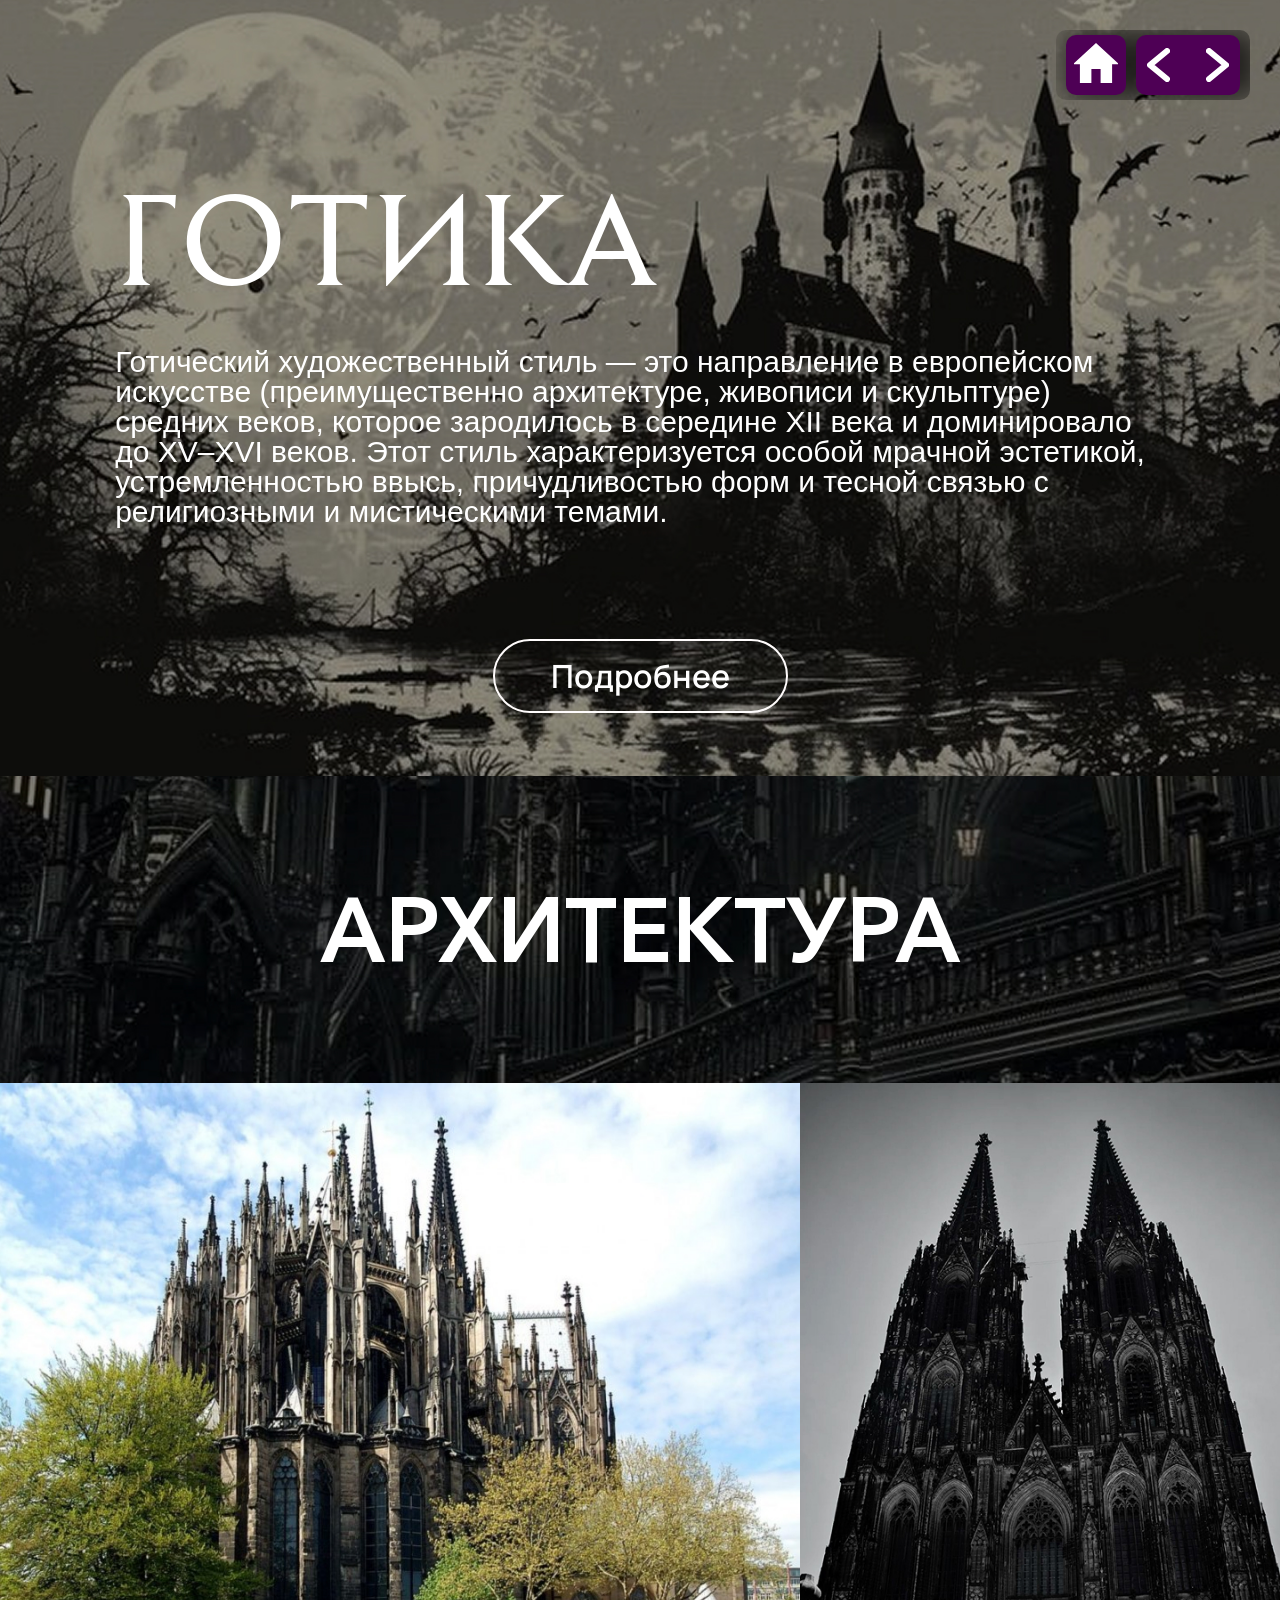
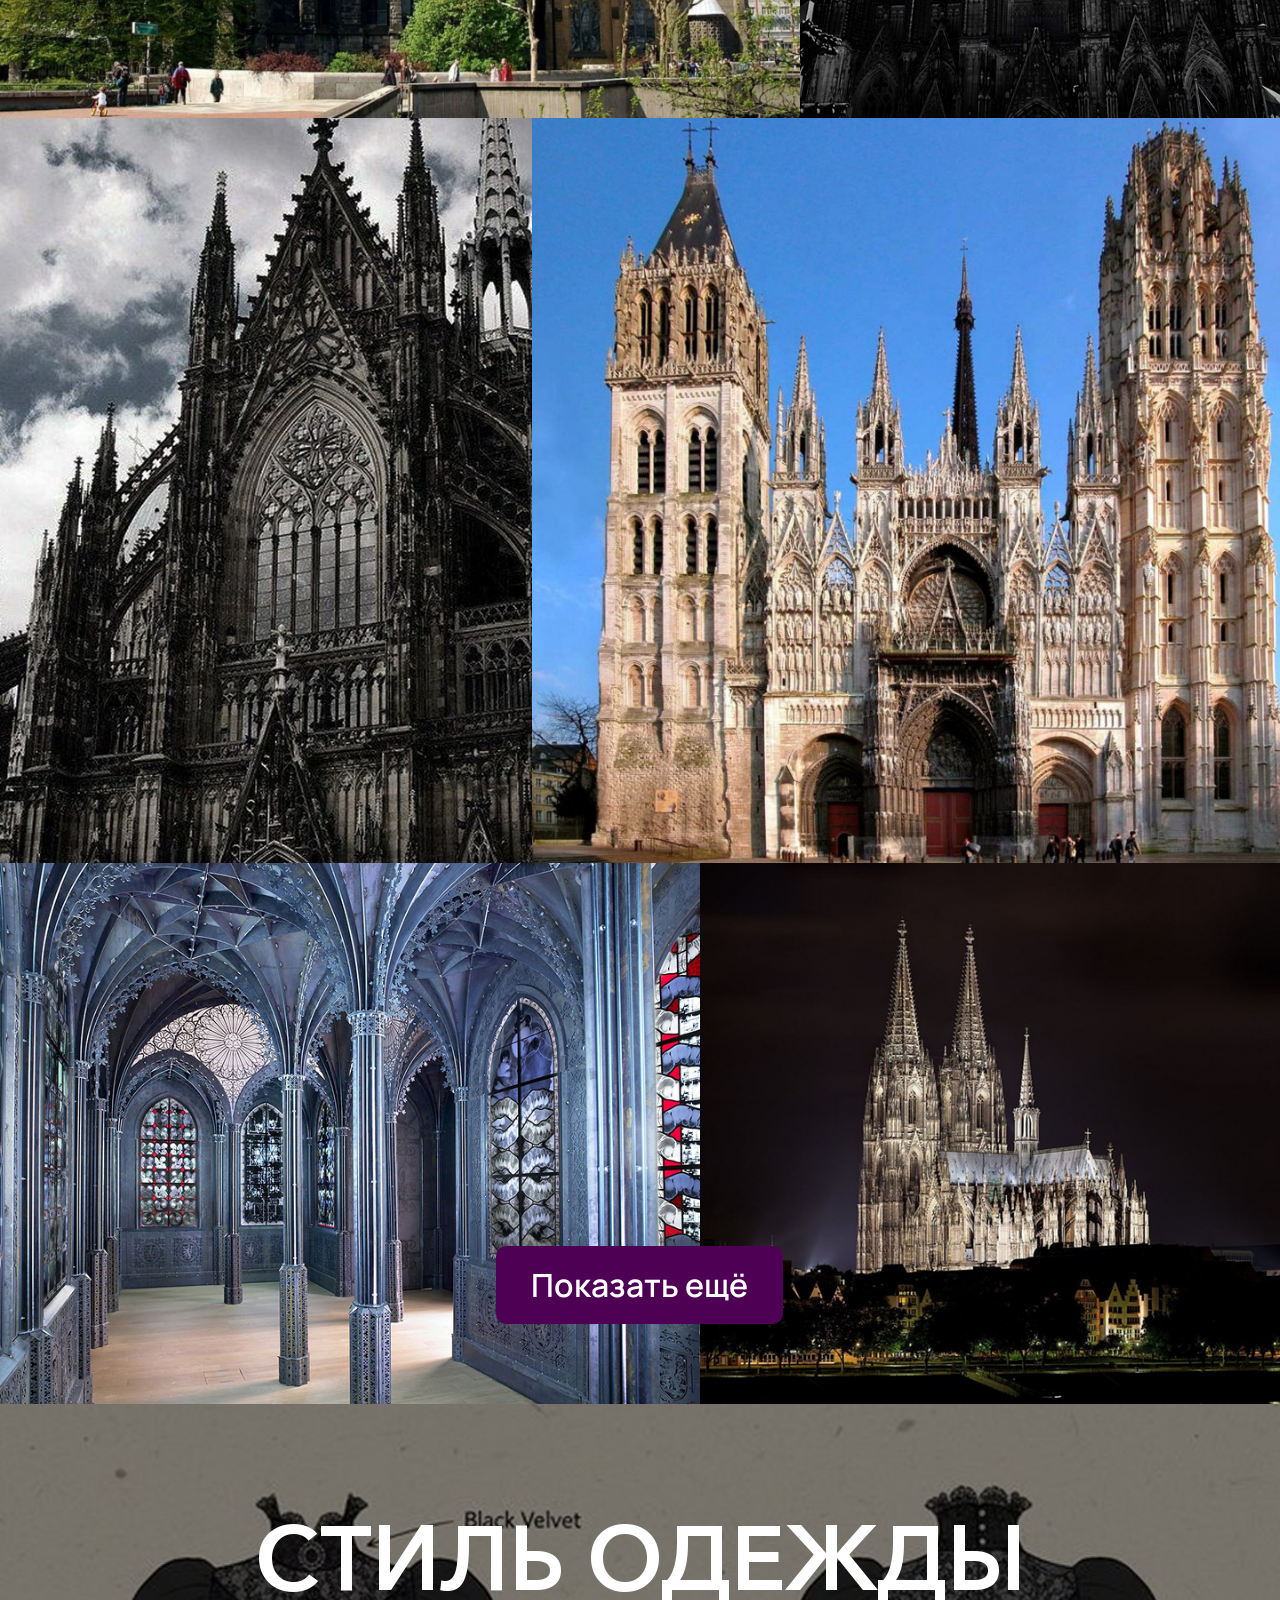
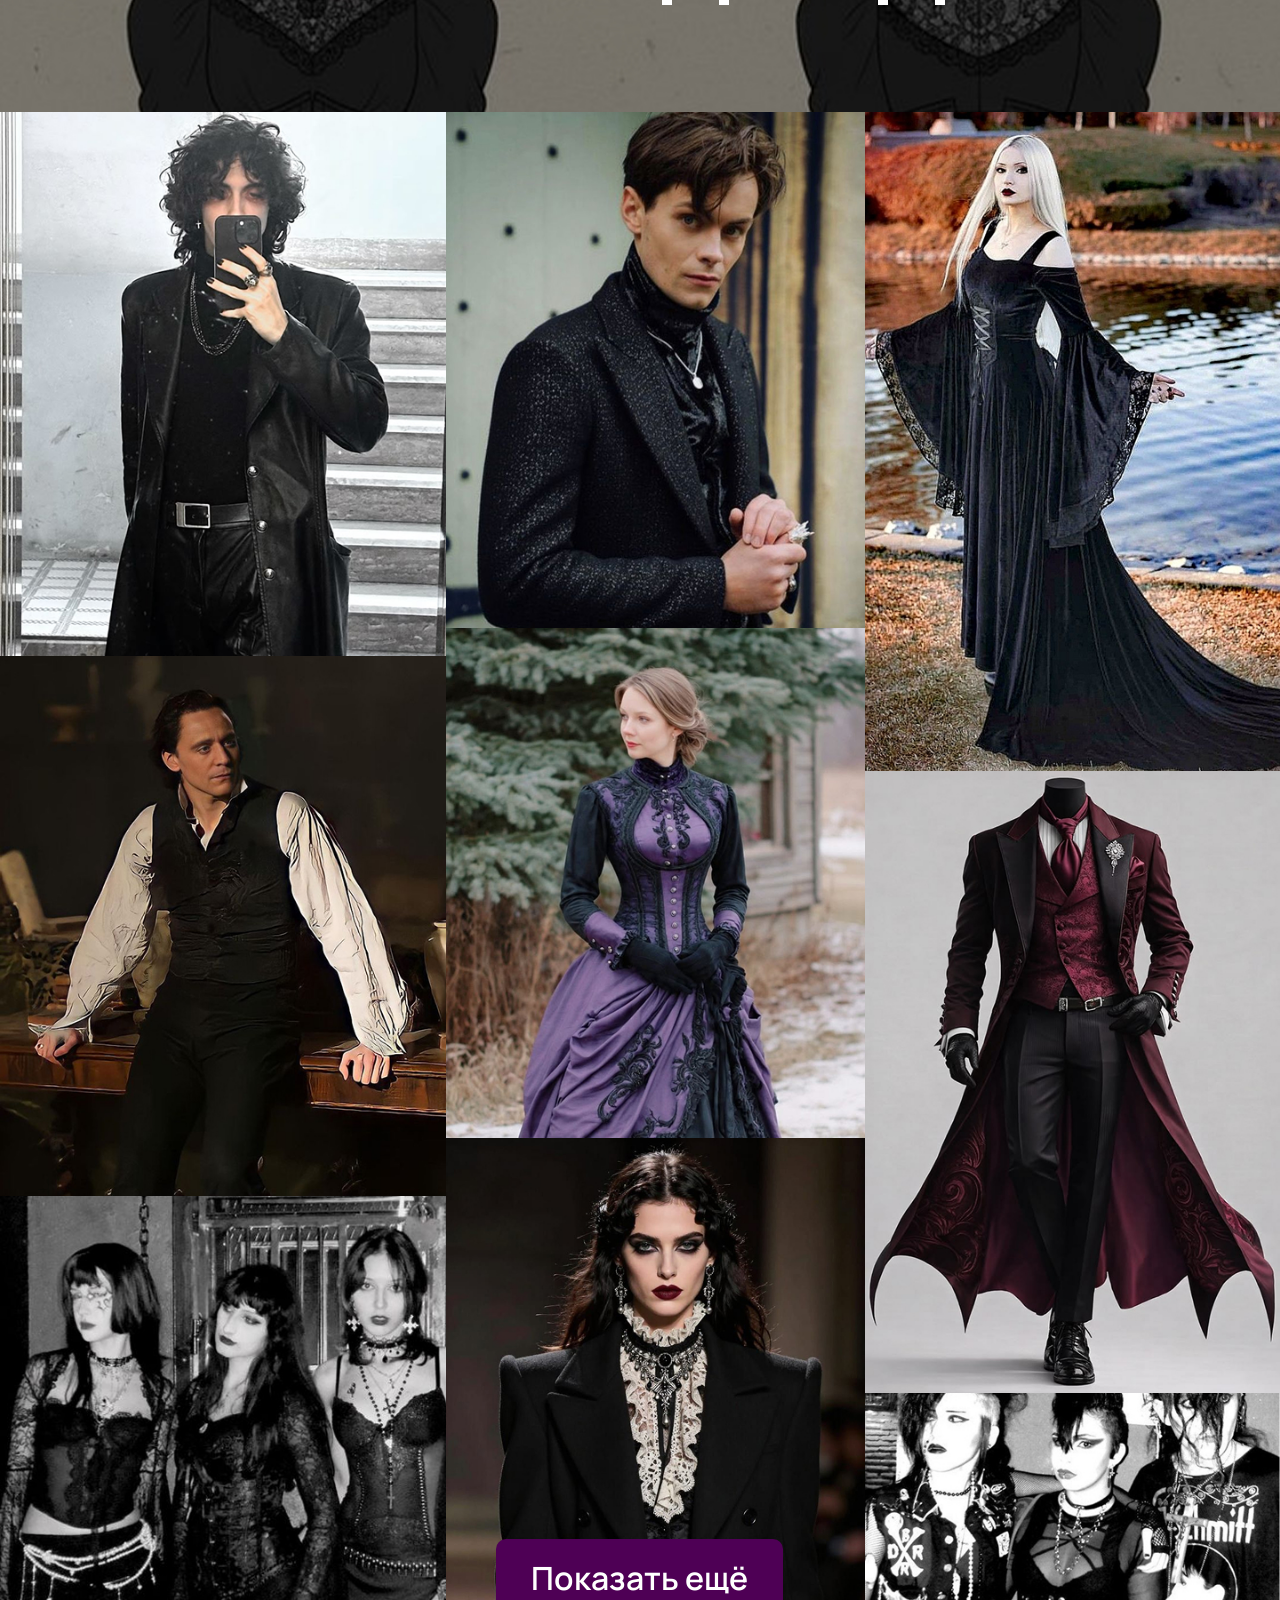
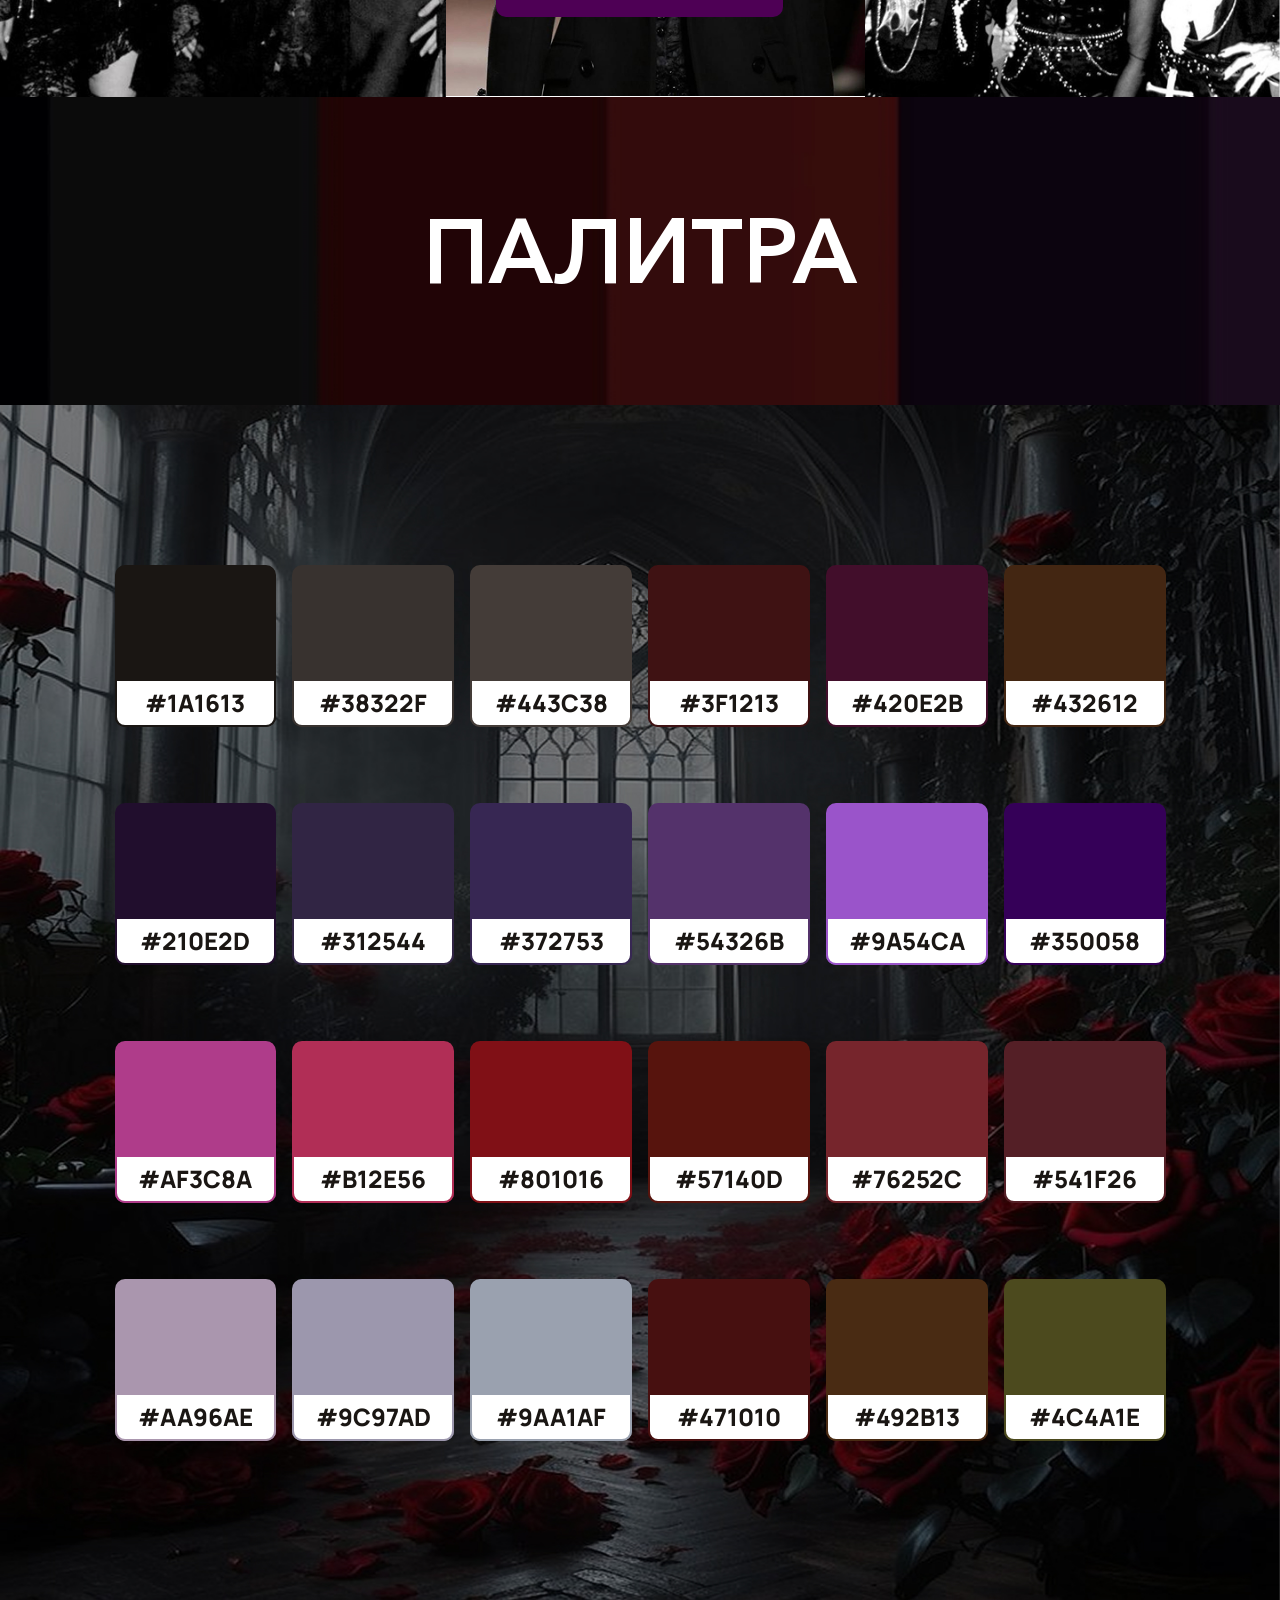
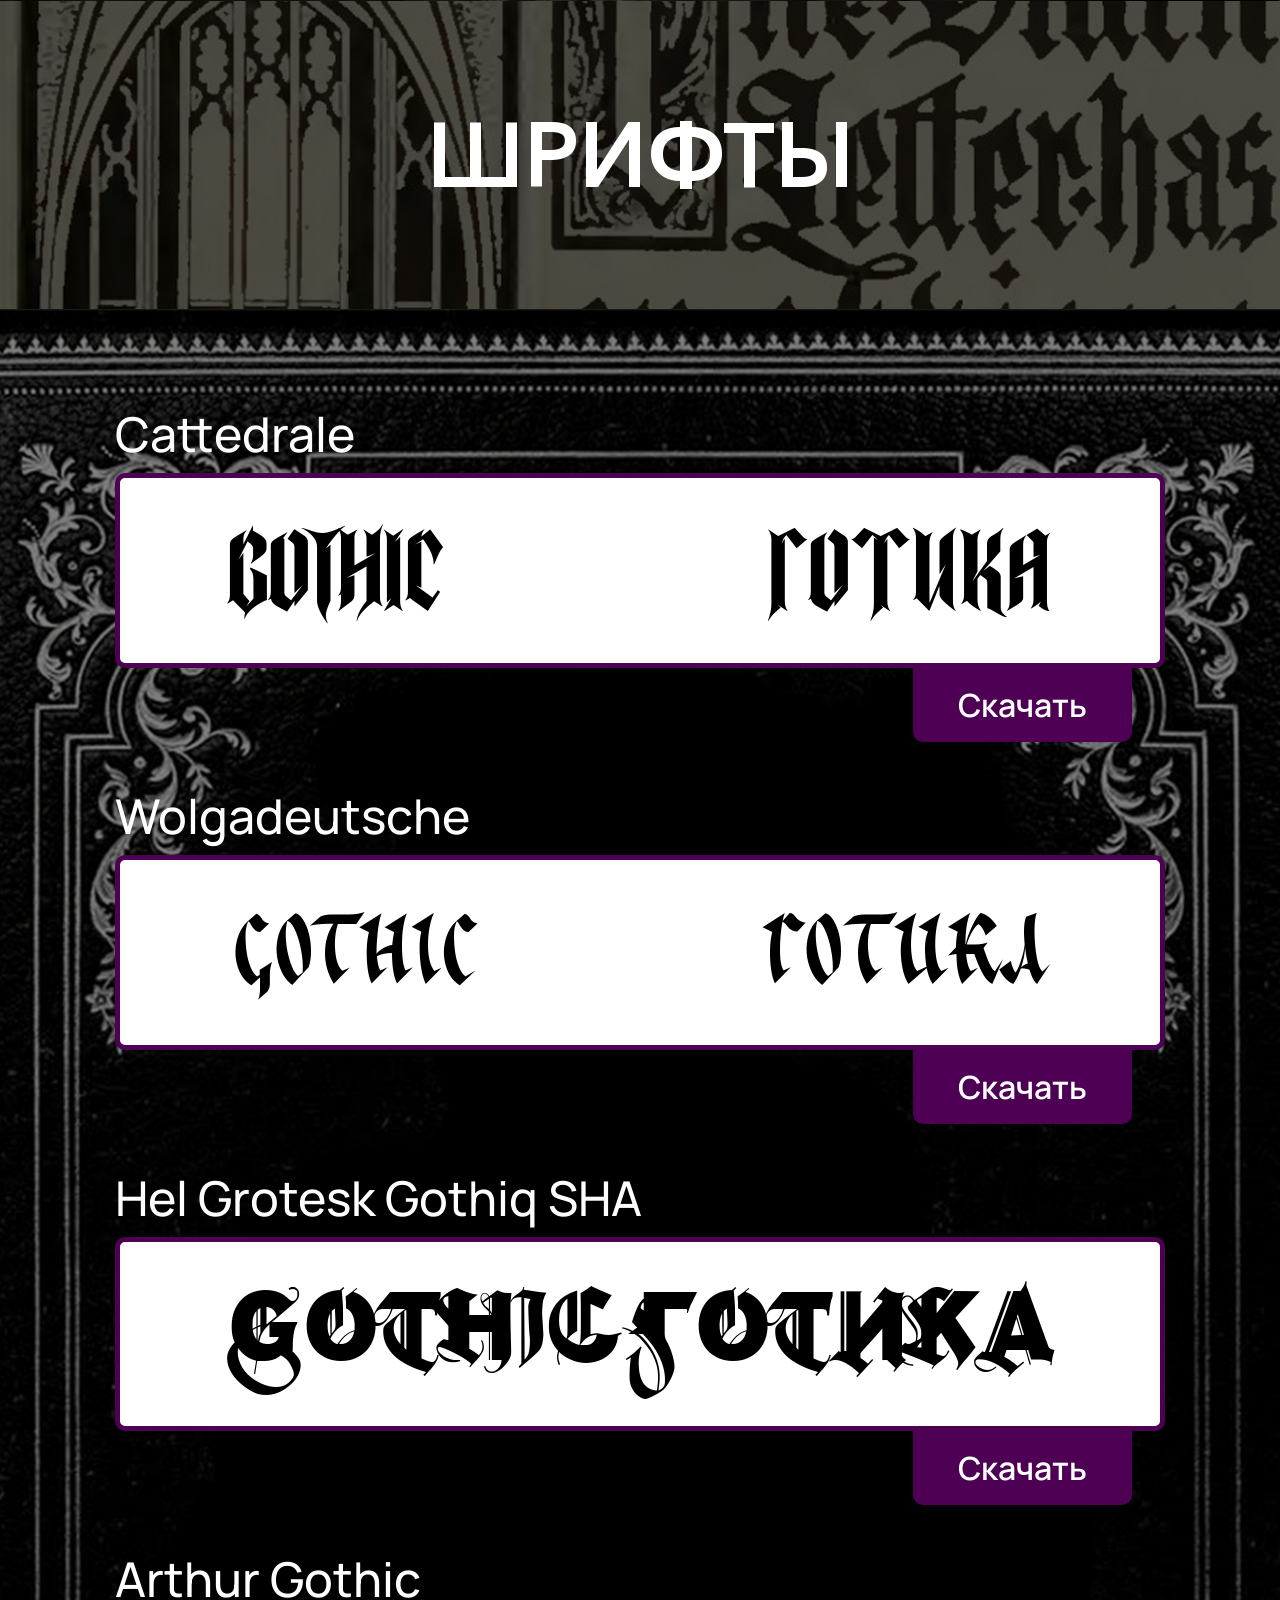
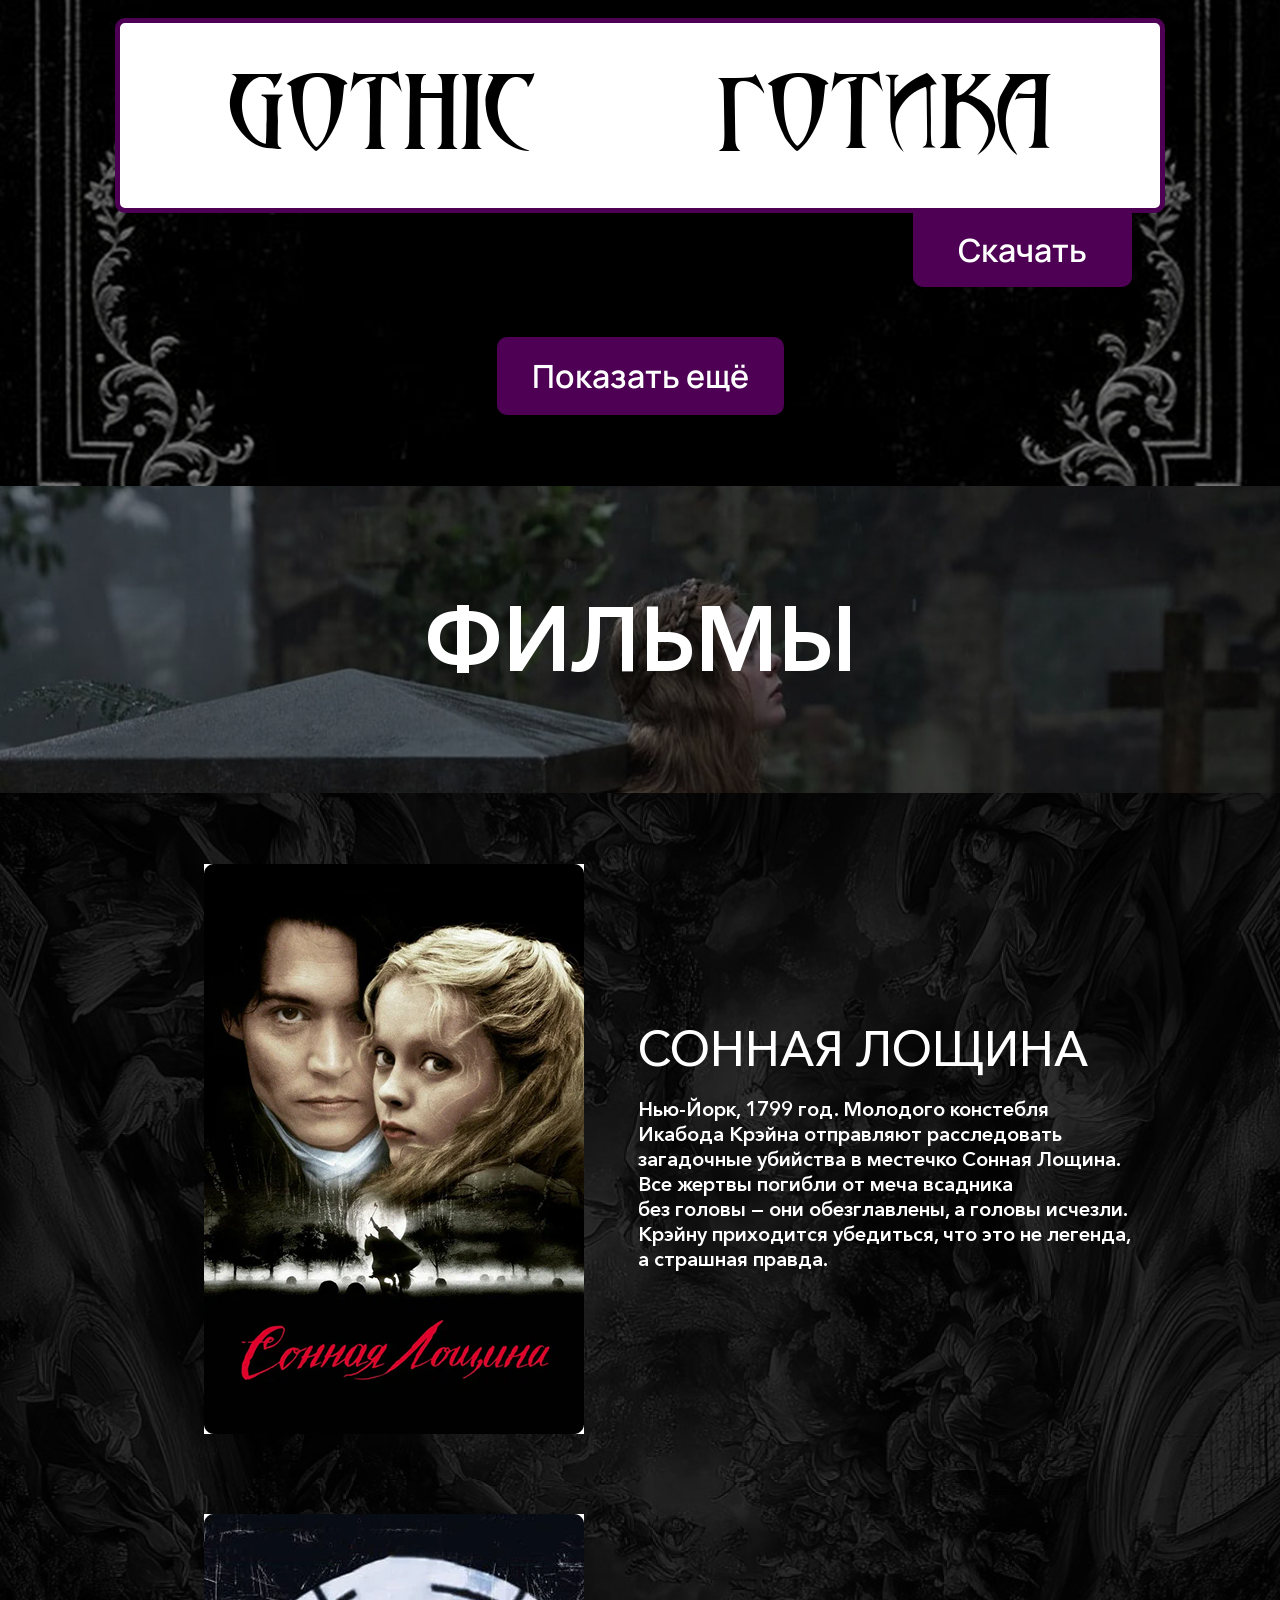
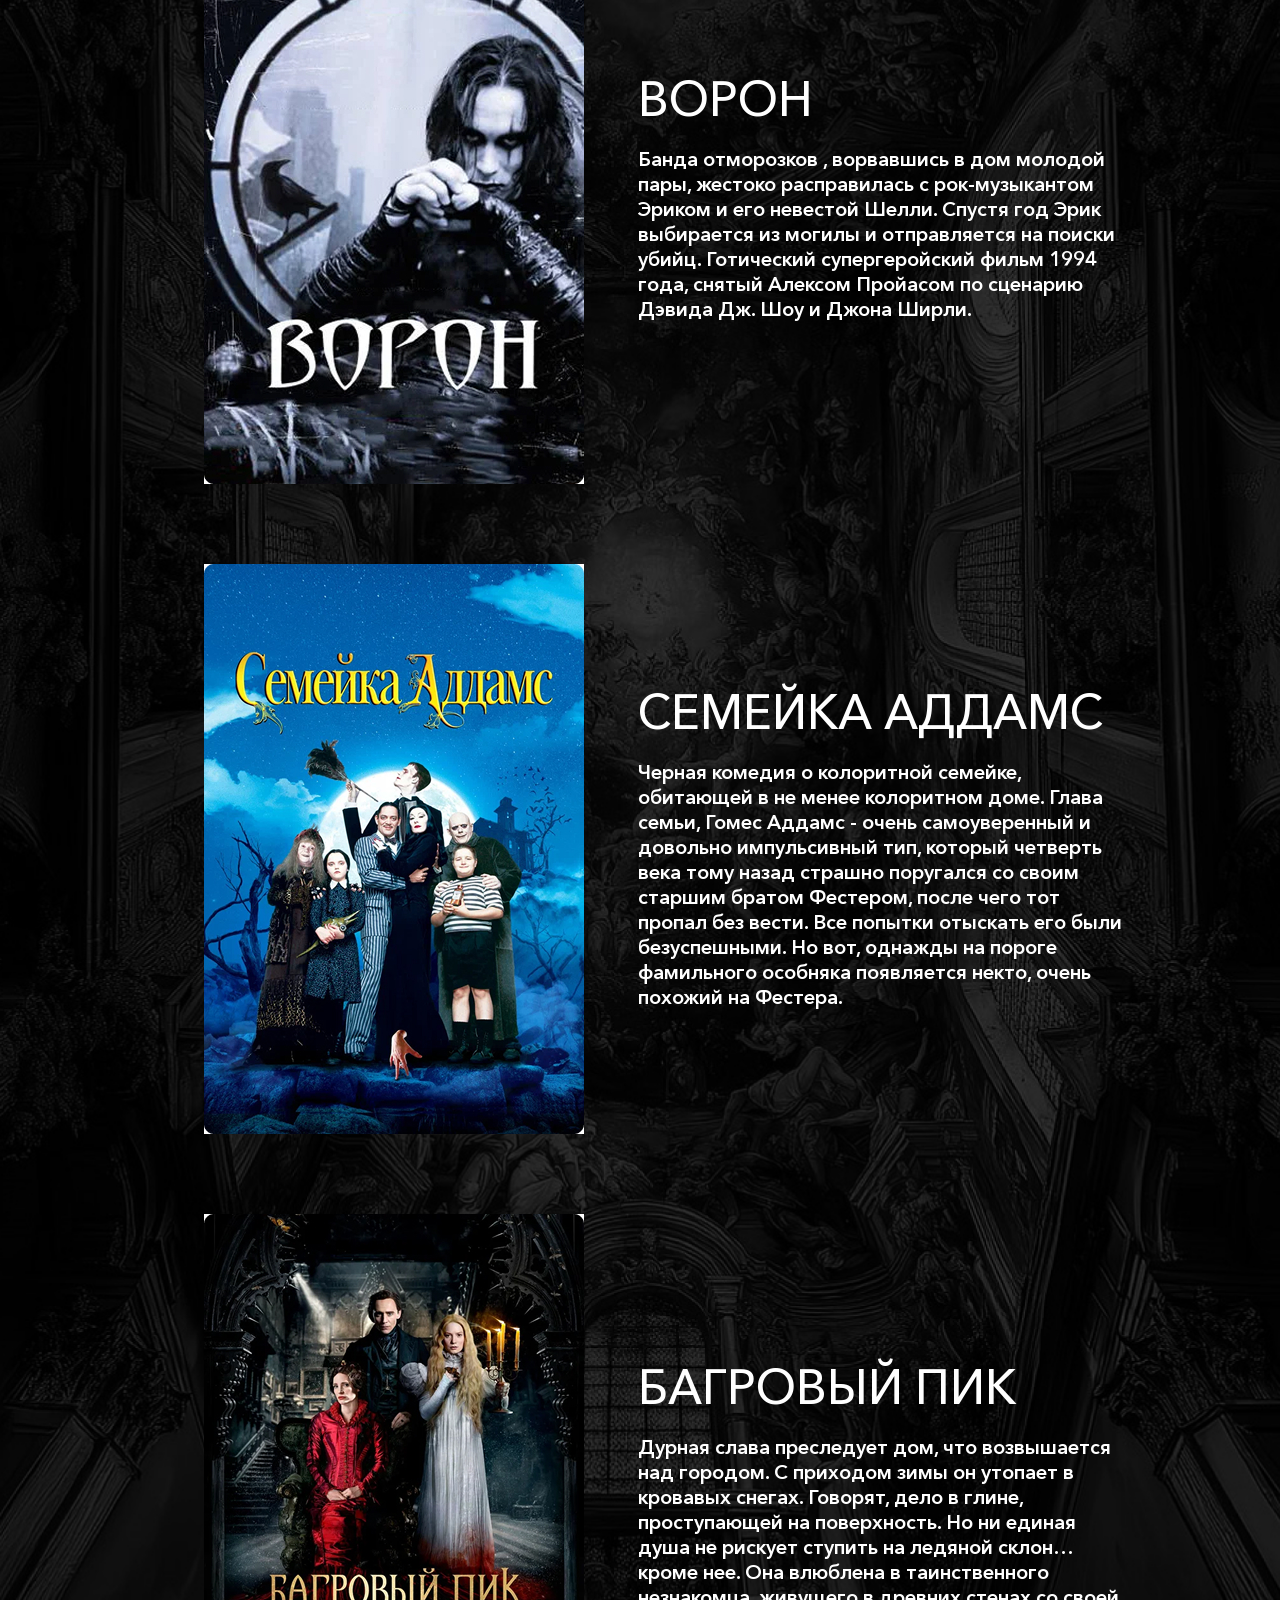
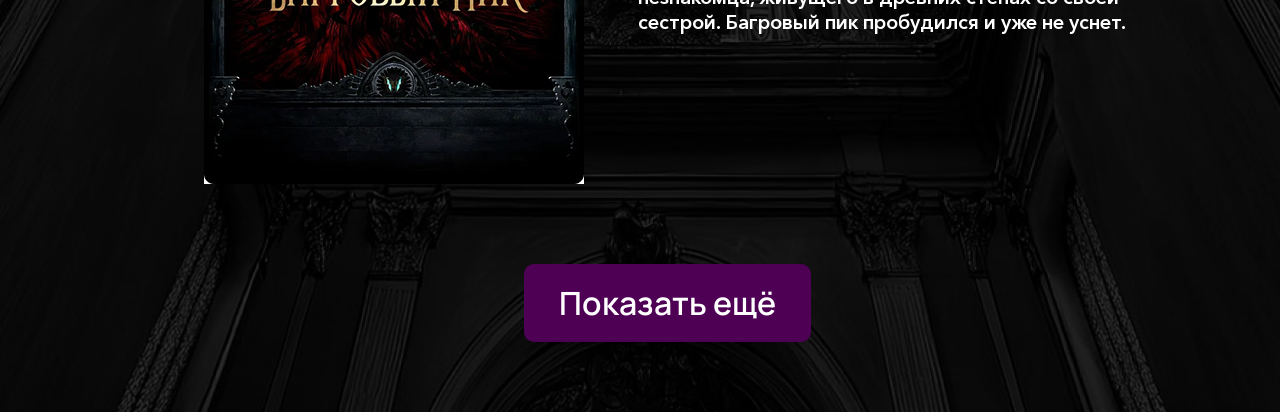
==== goth.html @ 14fe46f3 "dffdf" ====
<!doctype html>
<html lang="ru">
  <head>
    <meta charset="UTF-8" />
    <meta name="viewport" content="width=device-width, initial-scale=1.0" />
    <title>GOTH</title>
    <link rel="stylesheet" href="styles/null.css" />
    <link rel="stylesheet" href="styles/goth.css" />
  </head>
  <body>
    <menu>
        <nav>
            <button><a href=""><img src="img/home.svg" alt=""></a></button>
            <div>
                <button class="left"><a href=""><img src="img/right.svg" alt=""></a></button>
                <button class="right"><a href=""><img src="img/left.svg" alt=""></a></button>
            </div>
        </nav>
        <div class="menu_fon"></div>
    </menu>

    <header>
      <h1>ГОТИКА</h1>
      <p>
        Готический художественный стиль — это направление в европейском
        искусстве (преимущественно архитектуре, живописи и скульптуре) средних
        веков, которое зародилось в середине XII века и доминировало до XV–XVI
        веков. Этот стиль характеризуется особой мрачной эстетикой,
        устремленностью ввысь, причудливостью форм и тесной связью с
        религиозными и мистическими темами.
      </p>
      <button>Подробнее</button>
    </header>

    <section class="arh">
      <div class="arh_h2">
        <h2>АРХИТЕКТУРА</h2>
      </div>
      <div class="arh_gallery">
        <div class="arh_gallery_1">
          <img src="img/goth/block_1/G2_P1.jpg" alt="" />
          <img src="img/goth/block_1/G2_P2.jpg" alt="" />
        </div>
        <div class="arh_gallery_2">
          <img src="img/goth/block_1/G2_P3.jpg" alt="" />
          <img src="img/goth/block_1/G2_P4.jpg" alt="" />
        </div>
        <div class="arh_gallery_3">
          <img src="img/goth/block_1/G2_P5.jpg" alt="" />
          <img src="img/goth/block_1/G2_P6.jpg" alt="" />
        </div>
        <button class="btn_more">Показать ещё</button>
      </div>
    </section>

    <section class="style">
      <div class="style_h2">
        <h2>СТИЛЬ ОДЕЖДЫ</h2>
      </div>
      <div class="style_gallery">
        <div class="style_gallery_1">
          <img src="img/goth/block_2/G3_P1.jpg" alt="" />
          <img src="img/goth/block_2/G3_P4.jpg" alt="" />
          <img src="img/goth/block_2/G3_P7.jpg" alt="" />
        </div>
        <div class="style_gallery_2">
          <img src="img/goth/block_2/G3_P2.jpg" alt="" />
          <img src="img/goth/block_2/G3_P5.jpg" alt="" />
          <img src="img/goth/block_2/G3_P8.jpg" alt="" />
        </div>
        <div class="style_gallery_3">
          <img src="img/goth/block_2/G3_P3.jpg" alt="" />
          <img src="img/goth/block_2/G3_P6.jpg" alt="" />
          <img src="img/goth/block_2/G3_P9.jpg" alt="" />
        </div>
        <button class="btn_more">Показать ещё</button>
      </div>
    </section>

    <section class="palette">
      <div class="palette_h2">
        <h2>ПАЛИТРА</h2>
      </div>
      <div class="palette_colors">
        <div class="palette_grid">
          <div class="color_card" style="--color: #1a1613">
            <span class="color_label">#1A1613</span>
          </div>
          <div class="color_card" style="--color: #38322f">
            <span class="color_label">#38322F</span>
          </div>
          <div class="color_card" style="--color: #443c38">
            <span class="color_label">#443C38</span>
          </div>
          <div class="color_card" style="--color: #3f1213">
            <span class="color_label">#3F1213</span>
          </div>
          <div class="color_card" style="--color: #420e2b">
            <span class="color_label">#420E2B</span>
          </div>
          <div class="color_card" style="--color: #432612">
            <span class="color_label">#432612</span>
          </div>

          <div class="color_card" style="--color: #210e2d">
            <span class="color_label">#210E2D</span>
          </div>
          <div class="color_card" style="--color: #312544">
            <span class="color_label">#312544</span>
          </div>
          <div class="color_card" style="--color: #372753">
            <span class="color_label">#372753</span>
          </div>
          <div class="color_card" style="--color: #54326b">
            <span class="color_label">#54326B</span>
          </div>
          <div class="color_card" style="--color: #9a54ca">
            <span class="color_label">#9A54CA</span>
          </div>
          <div class="color_card" style="--color: #350058">
            <span class="color_label">#350058</span>
          </div>

          <div class="color_card" style="--color: #af3c8a">
            <span class="color_label">#AF3C8A</span>
          </div>
          <div class="color_card" style="--color: #b12e56">
            <span class="color_label">#B12E56</span>
          </div>
          <div class="color_card" style="--color: #801016">
            <span class="color_label">#801016</span>
          </div>
          <div class="color_card" style="--color: #57140d">
            <span class="color_label">#57140D</span>
          </div>
          <div class="color_card" style="--color: #76252c">
            <span class="color_label">#76252C</span>
          </div>
          <div class="color_card" style="--color: #541f26">
            <span class="color_label">#541F26</span>
          </div>

          <div class="color_card" style="--color: #aa96ae">
            <span class="color_label">#AA96AE</span>
          </div>
          <div class="color_card" style="--color: #9c97ad">
            <span class="color_label">#9C97AD</span>
          </div>
          <div class="color_card" style="--color: #9aa1af">
            <span class="color_label">#9AA1AF</span>
          </div>
          <div class="color_card" style="--color: #471010">
            <span class="color_label">#471010</span>
          </div>
          <div class="color_card" style="--color: #492b13">
            <span class="color_label">#492B13</span>
          </div>
          <div class="color_card" style="--color: #4c4a1e">
            <span class="color_label">#4C4A1E</span>
          </div>
        </div>
      </div>
    </section>

    <section class="fonts">
      <div class="fonts_h2">
        <h2>ШРИФТЫ<h2>
      </div>
      <div class="fonts_fonts">
        <div class="font_1">
          <h3>Cattedrale</h3>
          <div class="font_goth">
            <p>GOTHIC</p>
            <p>ГОТИКА</p>
          </div>
          <button class="download">Скачать</button>
        </div>

        <div class="font_2">
          <h3>Wolgadeutsche</h3>
          <div class="font_goth">
            <p>GOTHIC</p>
            <p>ГОТИКА</p>
          </div>
          <button class="download">Скачать</button>
        </div>

        <div class="font_3">
          <h3>Hel Grotesk Gothiq SHA</h3>
          <div class="font_goth">
            <p>GOTHIC</p>
            <p>ГОТИКА</p>
          </div>
          <button class="download">Скачать</button>
        </div>

        <div class="font_4">
          <h3>Arthur Gothic</h3>
          <div class="font_goth">
            <p>GOTHIC</p>
            <p>ГОТИКА</p>
          </div>
          <button class="download">Скачать</button>
        </div>

        <button class="btn_more">Показать ещё</button>
      </div>
    </section>

    <section class="films">
      <div class="films_h2">
        <h2>ФИЛЬМЫ</h2>
      </div>

      <div class="films_films">
        <div class="film_1">
          <img src="img/goth/block_5/film1.jpg" alt="" />
          <div class="film_text">
            <h4>СОННАЯ ЛОЩИНА</h4>
            <p>Нью-Йорк, 1799 год. Молодого констебля Икабода Крэйна отправляют расследовать загадочные убийства в местечко Сонная Лощина. Все жертвы погибли от меча всадника без головы — они обезглавлены, а головы исчезли. Крэйну приходится убедиться, что это не легенда, а страшная правда.</p>
          </div>
        </div>

        <div class="film_2">
          <img src="img/goth/block_5/film2.jpg" alt="" />
          <div class="film_text">
            <h4>ВОРОН</h4>
            <p>Банда отморозков , ворвавшись в дом молодой пары, жестоко расправилась с рок-музыкантом Эриком и его невестой Шелли. Спустя год Эрик выбирается из могилы и отправляется на поиски убийц. Готический супергеройский фильм 1994 года, снятый Алексом Пройасом по сценарию Дэвида Дж. Шоу и Джона Ширли.</p>
          </div>
        </div>

        <div class="film_3">
          <img src="img/goth/block_5/film3.jpg" alt="" />
          <div class="film_text">
            <h4>СЕМЕЙКА АДДАМС</h4>
            <p>Черная комедия о колоритной семейке, обитающей в не менее колоритном доме. Глава семьи, Гомес Аддамс - очень самоуверенный и довольно импульсивный тип, который четверть века тому назад страшно поругался со своим старшим братом Фестером, после чего тот пропал без вести. Все попытки отыскать его были безуспешными. Но вот, однажды на пороге фамильного особняка появляется некто, очень похожий на Фестера.</p>
          </div>
        </div>

        <div class="film_4">
          <img src="img/goth/block_5/film4.jpg" alt="" />
          <div class="film_text">
            <h4>БАГРОВЫЙ ПИК</h4>
            <p>Дурная слава преследует дом, что возвышается над городом. С приходом зимы он утопает в кровавых снегах. Говорят, дело в глине, проступающей на поверхность. Но ни единая душа не рискует ступить на ледяной склон… кроме нее. Она влюблена в таинственного незнакомца, живущего в древних стенах со своей сестрой. Багровый пик пробудился и уже не уснет.</p>
          </div>
        </div>

        <button class="btn_more">Показать ещё</button>
      </div>
    </section>
  </body>
</html>
---- styles/null.css ----
* {
  padding: 0;
  margin: 0;
  border: 0;
}
*,
*:before,
*:after {
  -moz-box-sizing: border-box;
  -webkit-box-sizing: border-box;
  box-sizing: border-box;
}
:focus,
:active {
  outline: none;
}
a:focus,
a:active {
  outline: none;
}
nav,
footer,
header,
aside {
  display: block;
}
html,
body {
  height: max-content;
  overflow-x: hidden;
  width: 100%;
  font-size: 100%;
  line-height: 1;
  font-size: 16px;
  -ms-text-size-adjust: 100%;
  -moz-text-size-adjust: 100%;
  -webkit-text-size-adjust: 100%;
}
input,
button,
textarea {
  font-family: inherit;
}
input::-ms-clear {
  display: none;
}
button {
  cursor: pointer;
}
button::-moz-focus-inner {
  padding: 0;
  border: 0;
}
a,
a:visited {
  text-decoration: none;
}
a:hover {
  text-decoration: none;
}
ul li {
  list-style: none;
}
img {
  vertical-align: top;
}
h1,
h2,
h3,
h4,
h5,
h6 {
  font-size: inherit;
  font-weight: 400;
}

@font-face {
  font-family: "Rome";
  src: url("../fonts/ST ROME/STRomeTrial-Regular.ttf") format("truetype");
  font-weight: 400;
  font-style: normal;
  font-display: swap;
}

@font-face {
  font-family: "Book";
  src: url("../fonts/BookmanCTT/ofont.ru_BookmanCTT (1).ttf") format("truetype");
  font-weight: 400;
  font-style: normal;
  font-display: swap;
}

@font-face {
  font-family: "Manrope";
  src: url("../fonts/Manrope/Manrope-Medium.ttf") format("truetype");
  font-weight: 500;
  font-style: normal;
  font-display: swap;
}
@font-face {
  font-family: "Manrope";
  src: url("../fonts/Manrope/Manrope-SemiBold.ttf") format("truetype");
  font-weight: 600;
  font-style: normal;
  font-display: swap;
}
@font-face {
  font-family: "Manrope";
  src: url("../fonts/Manrope/Manrope-ExtraBold.ttf") format("truetype");
  font-weight: 800;
  font-style: normal;
  font-display: swap;
}

@font-face {
  font-family: "Avenir";
  src: url("../fonts/Avenir Next Cyr/avenirnextcyr-demi.ttf") format("truetype");
  font-weight: 700;
  font-style: normal;
  font-display: swap;
}
@font-face {
  font-family: "Avenir";
  src: url("../fonts/Avenir Next Cyr/avenirnextcyr-medium.ttf") format("truetype");
  font-weight: 450;
  font-style: normal;
  font-display: swap;
}

@font-face {
  font-family: "Cattedrale";
  src: url("../fonts/Cattedrale/Cattedrale[RUSbyPenka220]-Sliced_0.ttf") format("truetype");
  font-weight: 500;
  font-style: normal;
  font-display: swap;
}

@font-face {
  font-family: "Wolga";
  src: url("../fonts/Wolgadeutsche/Wolgadeutsche.ttf") format("truetype");
  font-weight: 400;
  font-style: normal;
  font-display: swap;
}

@font-face {
  font-family: "Hel";
  src: url("../fonts/Hel Grotesk Gothic SHA/HelBla_Cyr.ttf") format("truetype");
  font-weight: 900;
  font-style: normal;
  font-display: swap;
}

@font-face {
  font-family: "Arthur";
  src: url("../fonts//Arthur Gothic/ofont.ru_Arthur Gothic (1).ttf") format("truetype");
  font-weight: 400;
  font-style: normal;
  font-display: swap;
}

menu {
    position: fixed;
    overflow: hidden;
    top: 30px;
    right: 30px;
    z-index: 1000;
    padding: 5px 10px;
    border-radius: 10px;
}
.menu_fon {
    position: absolute;
    width: 100%;
    height: 100%;
    border-radius: 10px;
    background-color: rgba(0, 0, 0, 0.7);
    filter: blur(15px);
    top: 0;
    z-index: 1001;
}
menu nav {
    position: relative;
    display: flex;
    gap: 10px;
    z-index: 1111;
}
menu button {
    background-color: rgba(78, 0, 85, 1);
    height: 60px;
    width: 60px;
    border-radius: 10px
}
.left {
    width: 50px;
    border-radius: 10px 0 0 10px;
    padding-right: 5px;
    background-color: unset;
}
.right {
    width: 50px;
    padding-left: 5px;
    border-radius: 0 10px 10px 0;
    background-color: unset;
}
menu div {
    border-radius: 10px;
    background-color: rgba(78, 0, 85, 1);
}
---- styles/goth.css ----
header {
  width: 100vw;
  padding: 14.3vw 9vw 4.9vw 9vw;
  background-image: url("../img/goth/main_screen/main.jpg");
  background-size: cover;
  background-position: center;
  background-repeat: no-repeat;
}
h1 {
  font-family: "Rome", Sans-Serif;
  font-weight: 400;
  font-size: 128px;
  color: #ffffff;
}
header p {
  margin-top: 36px;
  font-family: "Book", Sans-Serif;
  font-weight: 400;
  font-size: 30px;
  color: #ffffff;
}
header button {
  padding: 13px 56px;
  font-family: "Manrope", Sans-Serif;
  font-weight: 600;
  font-size: 32px;
  color: #ffffff;
  border: 2px solid #fffcfc;
  border-radius: 100px;
  background-color: unset;
  display: block;
  margin: auto;
  margin-top: 112px;
}

h2 {
  font-family: "Avenir", Sans-Serif;
  font-weight: 700;
  font-size: 90px;
  color: #ffffff;
}
.arh_h2,
.style_h2,
.palette_h2,
.fonts_h2,
.films_h2 {
  padding: 8.5vw 0;
  display: grid;
  justify-content: center;
}
.arh_h2 {
  background-image: url("../img/goth/block_1/tittle.jpg");
  background-size: cover;
  background-position: center;
  background-repeat: no-repeat;
}
.arh_gallery {
  position: relative;
  width: 100vw;
}
.arh_gallery_1,
.arh_gallery_2,
.arh_gallery_3 {
  display: flex;
  width: 100%;
}
.arh_gallery_1 img,
.arh_gallery_2 img,
.arh_gallery_3 img {
  height: auto;
  display: block;
  object-fit: cover;
  transition:
    transform 0.5s ease,
    box-shadow 0.5s ease;
  cursor: pointer;
}
.arh_gallery_1 img:hover,
.arh_gallery_2 img:hover,
.arh_gallery_3 img:hover {
  transform: scale(1.02);
  box-shadow: 5px 5px 20px 12px rgba(0, 0, 0, 0.5);
  z-index: 10;
  position: relative;
}
.arh_gallery_1 > :nth-child(1) {
  width: 62.5vw;
}
.arh_gallery_1 > :nth-child(2) {
  width: 37.5vw;
}
.arh_gallery_2 > :nth-child(1) {
  width: 41.6vw;
}
.arh_gallery_2 > :nth-child(2) {
  width: 58.4vw;
}
.arh_gallery_3 > :nth-child(1) {
  width: 54.7vw;
}
.arh_gallery_3 > :nth-child(2) {
  width: 45.3vw;
}
.btn_more {
  padding: 17px 35px;
  background-color: rgba(78, 0, 85, 1);
  border-radius: 10px;
  font-family: "Manrope", Sans-Serif;
  font-weight: 600;
  font-size: 32px;
  color: rgba(255, 255, 255, 1);
  z-index: 20;
  width: max-content;
}
.arh_gallery button {
  position: absolute;
  bottom: 6.25vw;
  right: calc(50vw - 143px);
}

.style {
  width: 100vw;
}
.style_h2 {
  background-image: url("../img/goth/block_2/tittle.jpg");
  background-size: cover;
  background-position: center;
  background-repeat: no-repeat;
}
.style_gallery {
  position: relative;
  display: flex;
  width: 100vw;
}
.style_gallery_1 img,
.style_gallery_2 img,
.style_gallery_3 img {
  height: auto;
  display: block;
  object-fit: cover;
  transition:
    transform 0.5s ease,
    box-shadow 0.5s ease;
  cursor: pointer;
}
.style_gallery_1 img:hover,
.style_gallery_2 img:hover,
.style_gallery_3 img:hover {
  transform: scale(1.02);
  box-shadow: 5px 5px 20px 12px rgba(0, 0, 0, 0.5);
  z-index: 10;
  position: relative;
}
.style_gallery_1 img {
  width: 34.86vw;
}
.style_gallery_2 img {
  width: 32.7vw;
}
.style_gallery_3 img {
  width: 32.44vw;
}
.style_gallery button {
  position: absolute;
  bottom: 6.25vw;
  right: calc(50vw - 143px);
}

.palette {
  width: 100vw;
}
.palette_h2 {
  background-image: url("../img/goth/block_3/tittle.jpg");
  background-size: cover;
  background-position: center;
  background-repeat: no-repeat;
}
.palette_colors {
  width: 100%;
  padding: 12.5vw 8.95vw;
  background-image: url("../img/goth/block_3/G4.jpg");
  background-size: cover;
  background-position: center;
  background-repeat: no-repeat;
}
.palette_grid {
  display: grid;
  grid-template-columns: repeat(6, 1fr);
  gap: 5.97vw 1.25vw;
  max-width: calc(182px * 6 + 18px * 5);
  margin: 0 auto;
}
.color_card {
  border-radius: 10px;
  background-color: var(--color);
  aspect-ratio: 1 / 1;
  width: 100%;
  position: relative;
  transition:
    transform 0.25s ease,
    box-shadow 0.25s ease;
  cursor: pointer;
}
.color_card:hover {
  transform: scale(1.05);
  box-shadow: 0 20px 30px -12px rgba(0, 0, 0, 0.3);
  z-index: 10;
}
.color_label {
  position: absolute;
  text-align: center;
  width: 100%;
  bottom: 0;
  background: rgba(255, 255, 255, 1);
  border: 2px solid var(--color);
  border-radius: 0 0 10px 10px;
  padding: 10px 0;
  font-size: 24px;
  font-weight: 800;
  font-family: "Manrope", Sans-Serif;
  color: #1a1613;
  pointer-events: none;
}

.fonts {
  width: 100vw;
}
.fonts_h2 {
  background-image: url("../img/goth/block_4/tittle.jpg");
  background-size: cover;
  background-position: center;
  background-repeat: no-repeat;
}
.fonts_fonts {
  padding: 7.9vw 9vw 5.5vw 9vw;
  background-image: url("../img/goth/block_4/G5.jpg");
  background-size: cover;
  background-position: center;
  background-repeat: no-repeat;
  display: grid;
  gap: 50px;
  justify-items: center;
}
.font_1,
.font_2,
.font_3,
.font_4 {
  width: 100%;
}
.font_1 p {
  font-family: "Cattedrale", Sans-Serif;
  font-weight: 500;
}
.font_2 p {
  font-family: "Wolga", Sans-Serif;
  font-weight: 400;
}
.font_3 p {
  font-family: "Hel", Sans-Serif;
  font-weight: 900;
}
.font_4 p {
  font-family: "Arthur", Sans-Serif;
  font-weight: 400;
}
h3 {
  font-family: "Manrope", Sans-Serif;
  font-weight: 500;
  font-size: 48px;
  color: #ffffff;
  margin-bottom: 15px;
}
.font_goth {
  width: 100%;
  padding: 3.47vw 8.41vw;
  display: flex;
  justify-content: space-between;
  background-color: #ffffff;
  border: 5px solid #4e0055;
  border-radius: 10px;
}
.font_goth p {
  font-size: 96px;
  color: #000000;
}
.download {
  font-family: "Manrope", Sans-Serif;
  font-weight: 600;
  font-size: 32px;
  color: #ffffff;
  background-color: #4e0055;
  border-radius: 0 0 10px 10px;
  margin-left: calc(98% - 18vw);
  padding: 15px 45px;
}

.films {
  width: 100vw;
}
.films_h2 {
  background-image: url("../img/goth/block_5/tittle.jpg");
  background-size: cover;
  background-position: center;
  background-repeat: no-repeat;
}
.films_films {
  background-image: url("../img/goth/block_5/G6.jpg");
  background-size: cover;
  background-position: center;
  background-repeat: no-repeat;
  padding: 5.5vw 11.73vw 5.5vw 15.97vw;
  display: grid;
  gap: 80px;
  justify-items: center;
}
.film_1,
.film_2,
.film_3,
.film_4 {
  display: flex;
  gap: 4.16vw;
  align-items: center;
}
h4 {
  font-family: "Avenir", Sans-Serif;
  font-size: 48px;
  font-weight: 450;
  color: #ffffff;
  margin-bottom: 24px;
}
.film_text p {
  font-family: "Avenir", Sans-Serif;
  font-size: 20px;
  font-weight: 700;
  color: #ffffff;
  line-height: 25px;
}
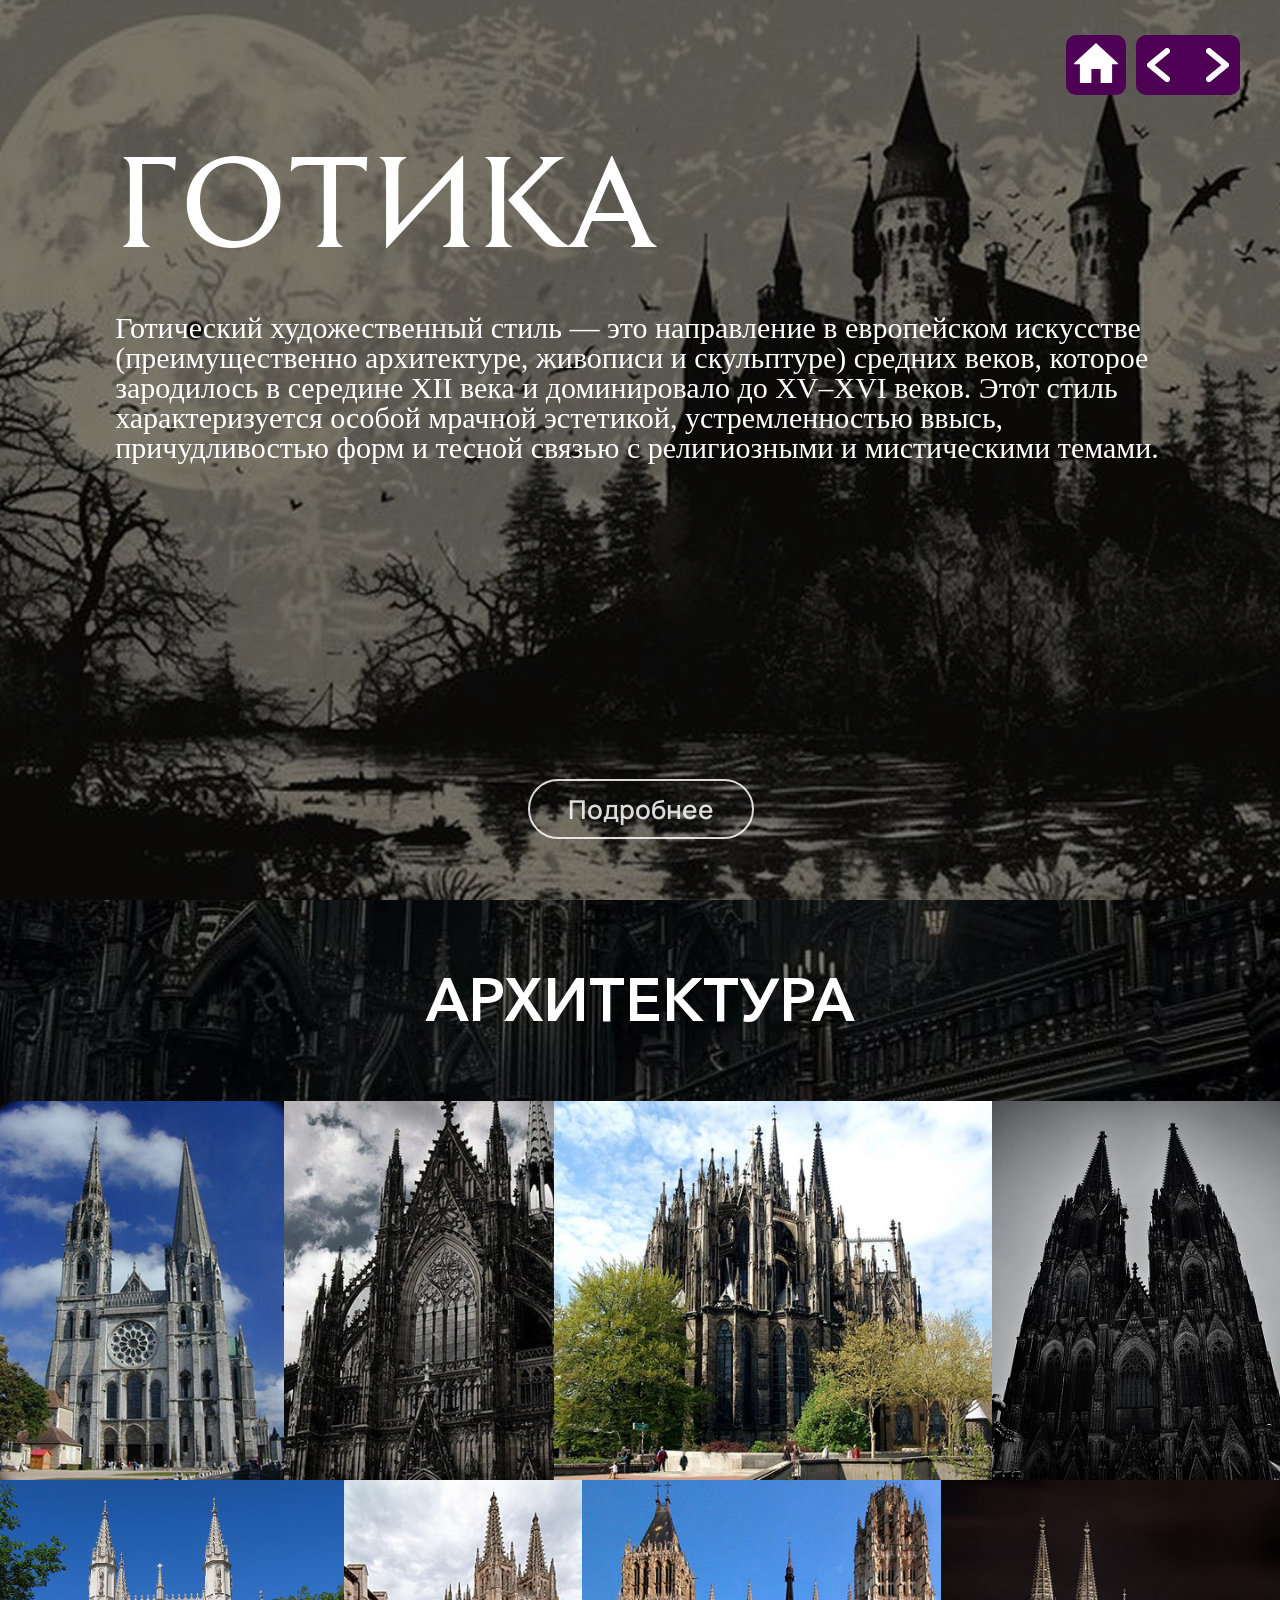
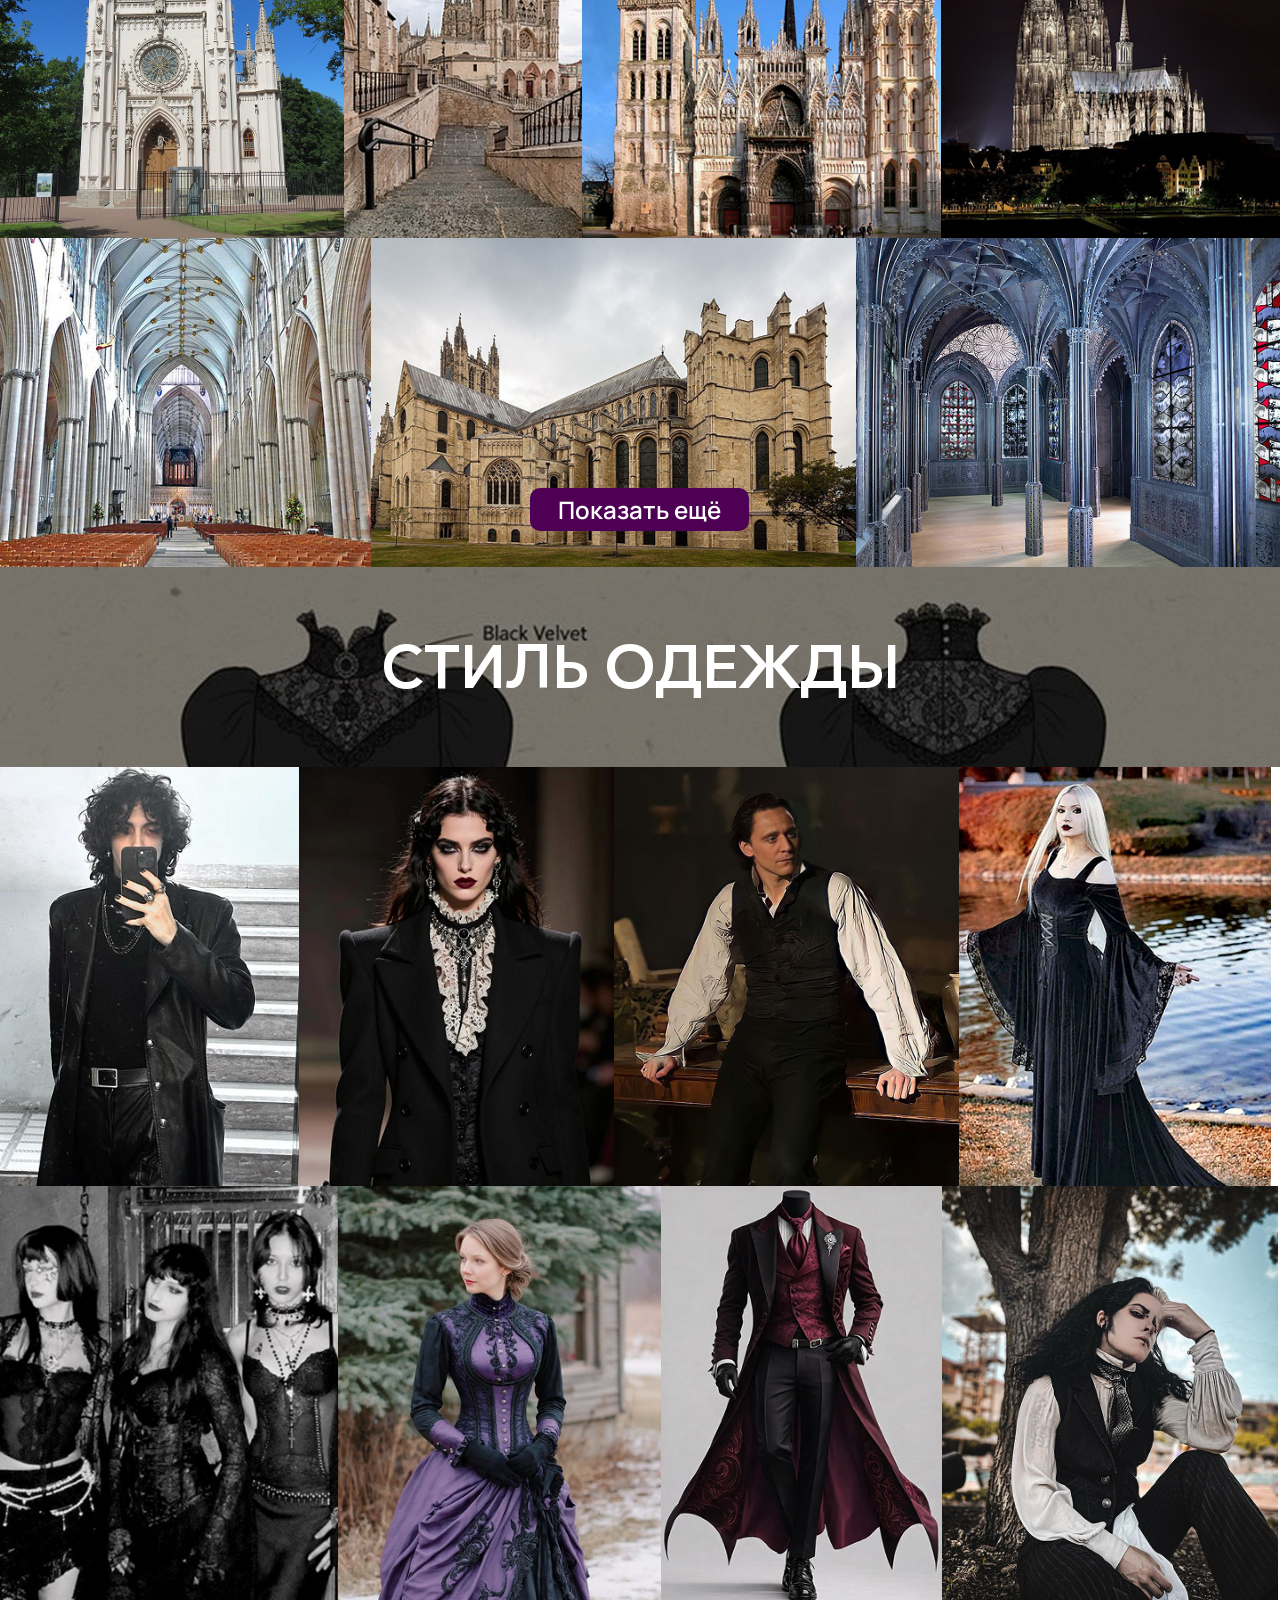
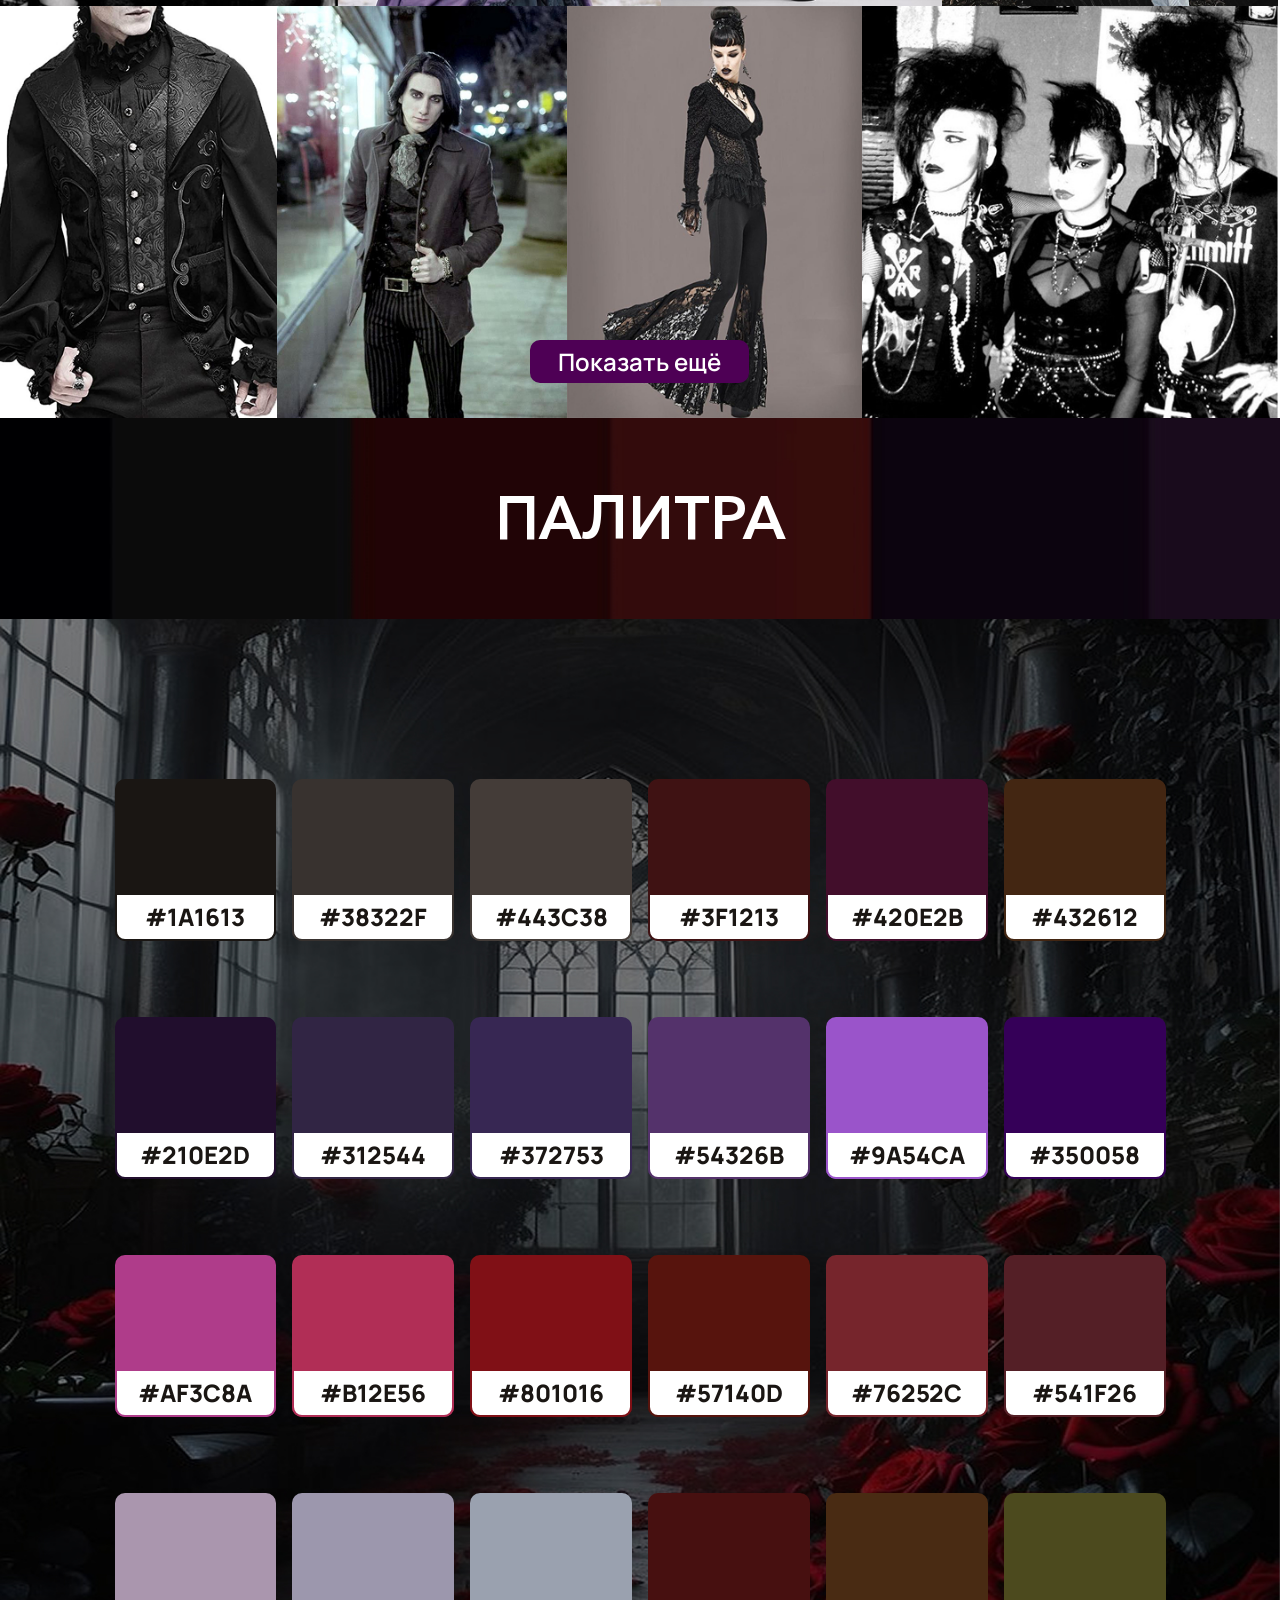
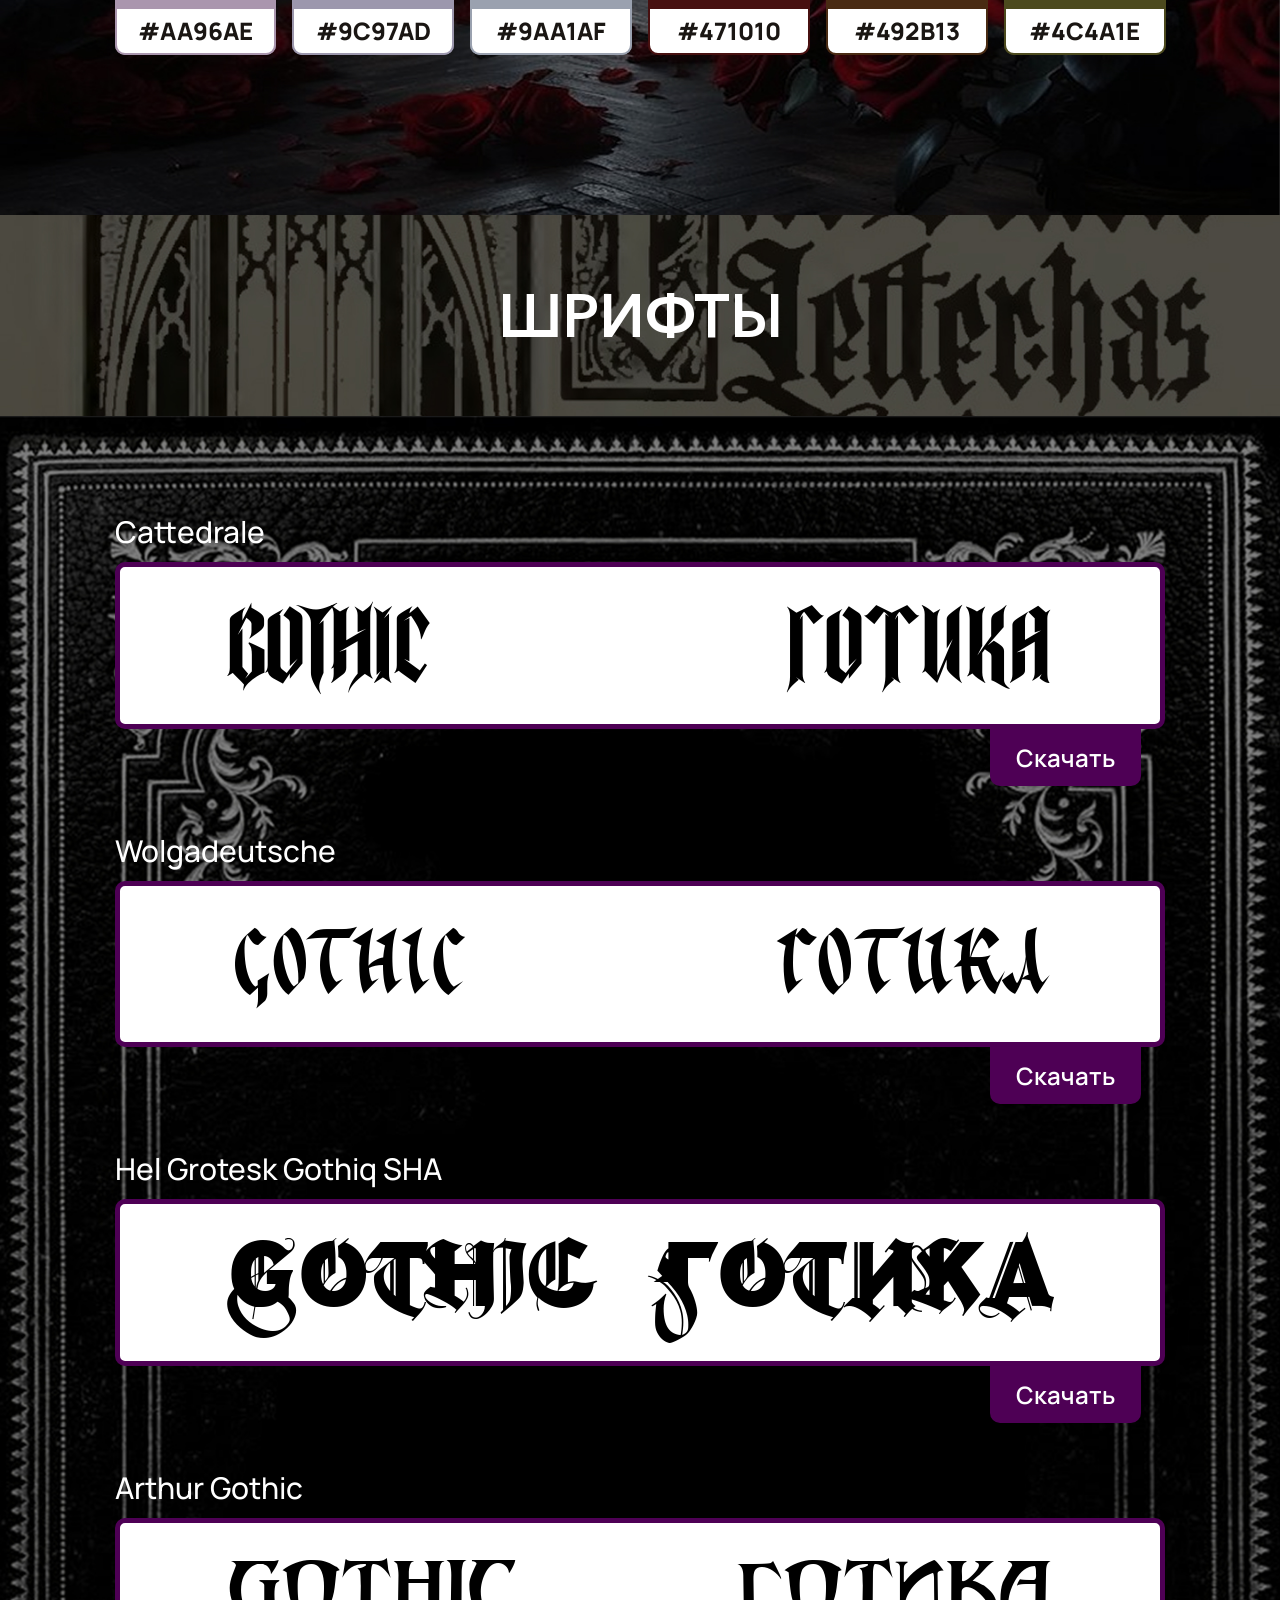
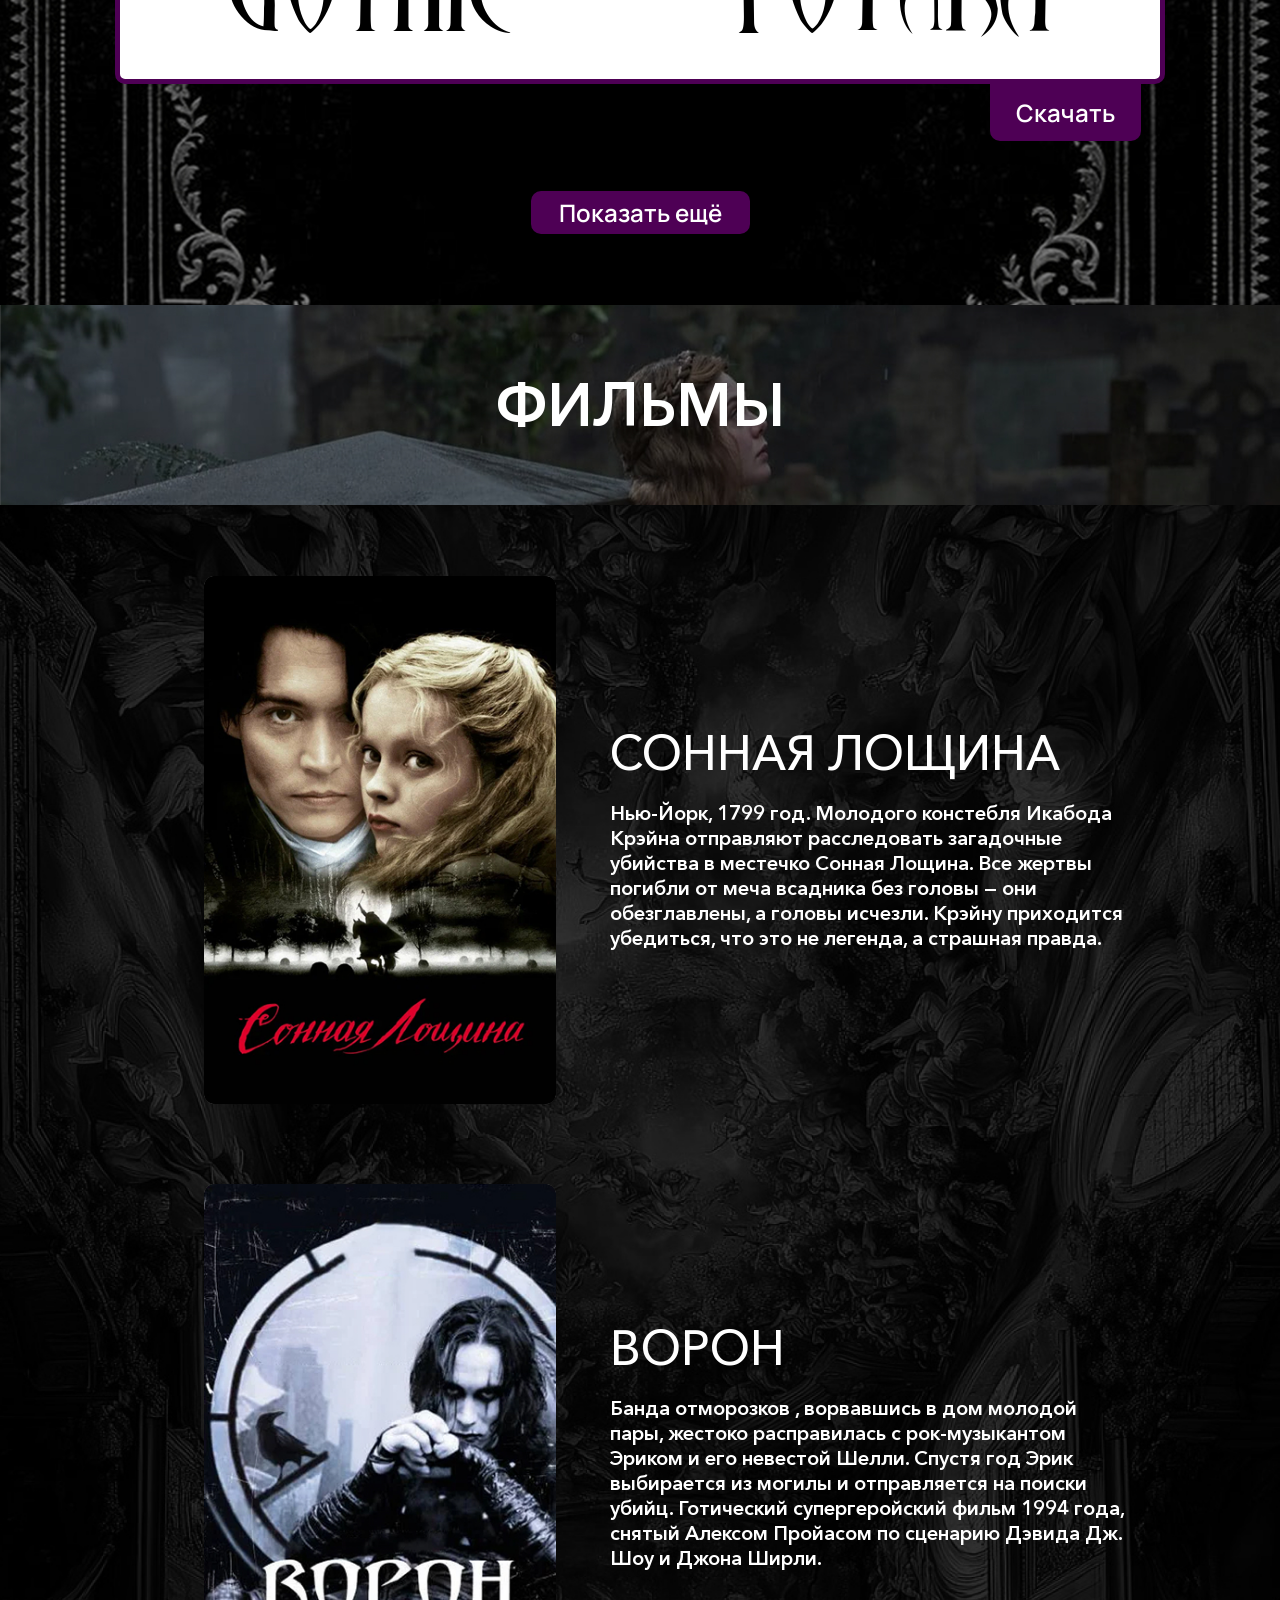
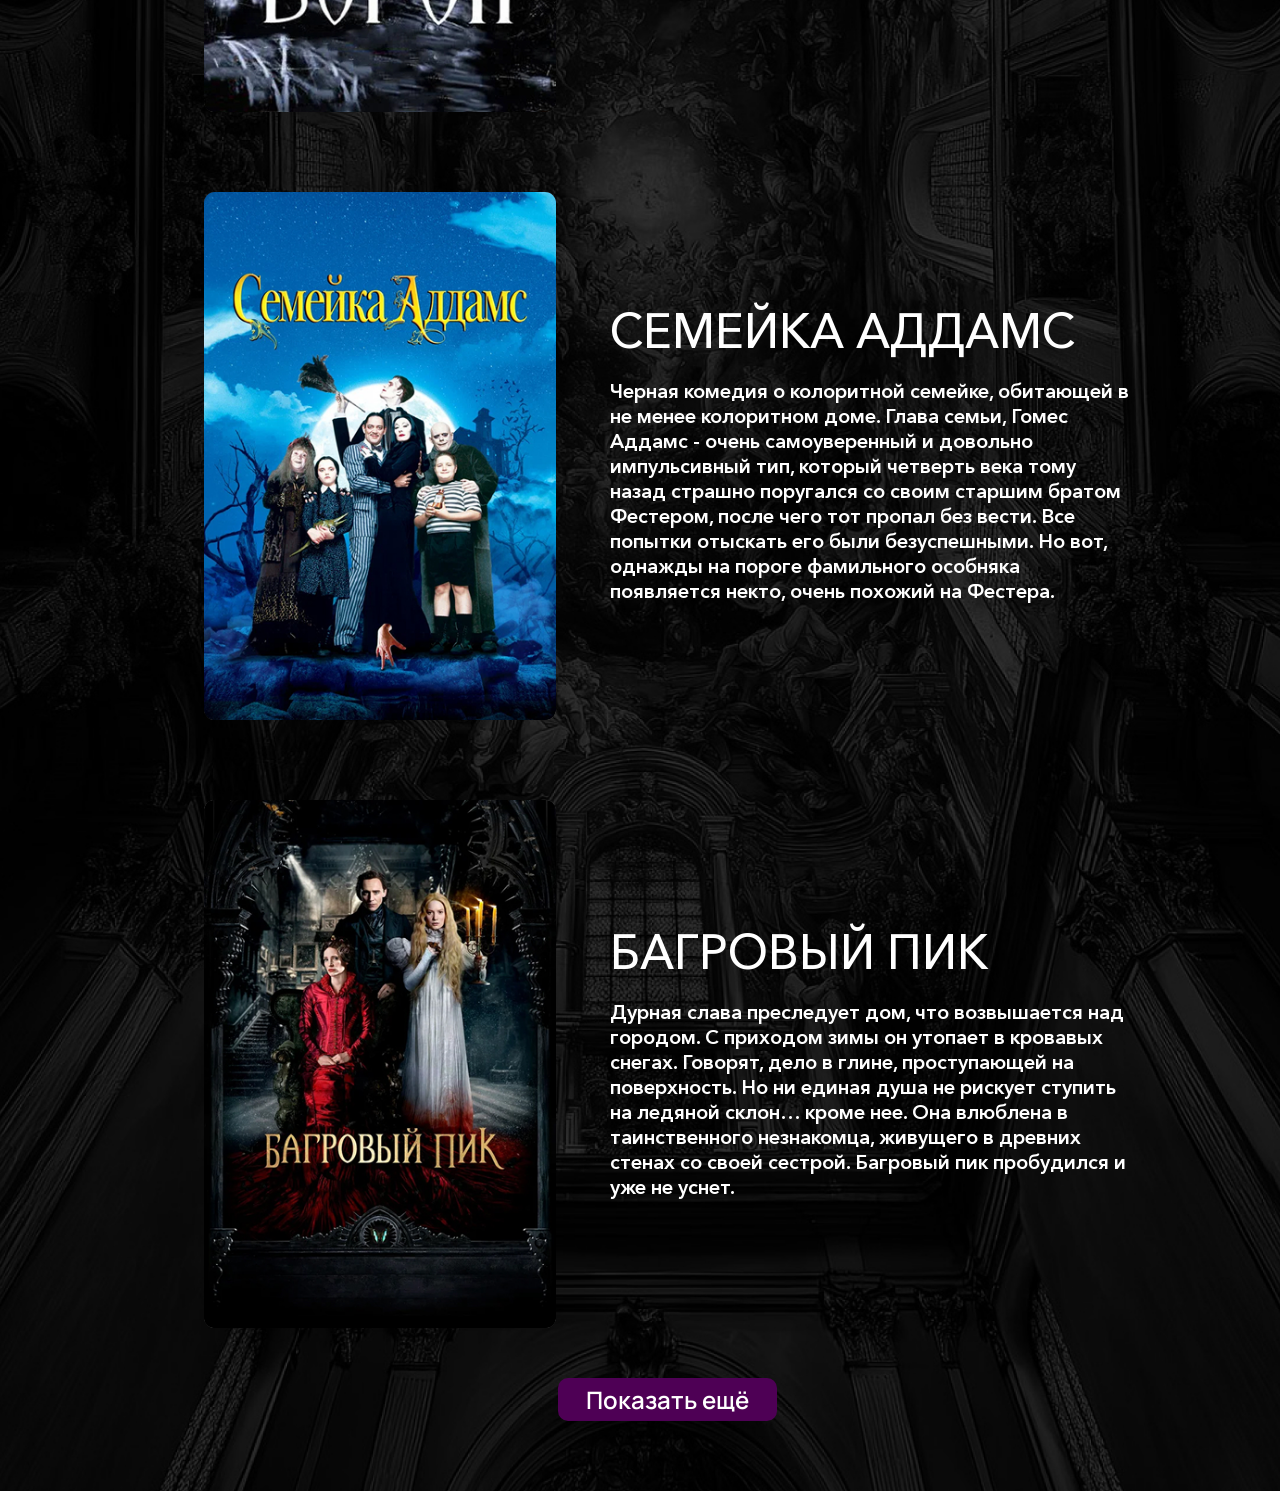
==== commit 7ce75e06: "sgfrgtg" ====
--- a/goth.html
+++ b/goth.html
@@ -16,7 +16,6 @@
                 <button class="right"><a href=""><img src="img/left.svg" alt=""></a></button>
             </div>
         </nav>
-        <div class="menu_fon"></div>
     </menu>
 
     <header>
@@ -40,14 +39,19 @@
         <div class="arh_gallery_1">
           <img src="img/goth/block_1/G2_P1.jpg" alt="" />
           <img src="img/goth/block_1/G2_P2.jpg" alt="" />
+          <img src="img/goth/block_1/G2_P3.jpg" alt="">
+          <img src="img/goth/block_1/G2_P4.jpg" alt="">
         </div>
         <div class="arh_gallery_2">
-          <img src="img/goth/block_1/G2_P3.jpg" alt="" />
-          <img src="img/goth/block_1/G2_P4.jpg" alt="" />
-        </div>
-        <div class="arh_gallery_3">
           <img src="img/goth/block_1/G2_P5.jpg" alt="" />
           <img src="img/goth/block_1/G2_P6.jpg" alt="" />
+          <img src="img/goth/block_1/G2_P7.jpg" alt="">
+          <img src="img/goth/block_1/G2_P8.jpg" alt="">
+        </div>
+        <div class="arh_gallery_3">
+          <img src="img/goth/block_1/G2_P9.jpg" alt="" />
+          <img src="img/goth/block_1/G2_P10.jpg" alt="" />
+          <img src="img/goth/block_1/G2_P11.jpg" alt="">
         </div>
         <button class="btn_more">Показать ещё</button>
       </div>
@@ -60,18 +64,21 @@
       <div class="style_gallery">
         <div class="style_gallery_1">
           <img src="img/goth/block_2/G3_P1.jpg" alt="" />
+          <img src="img/goth/block_2/G3_P2.jpg" alt="" />
+          <img src="img/goth/block_2/G3_P3.jpg" alt="" />
           <img src="img/goth/block_2/G3_P4.jpg" alt="" />
+        </div>
+        <div class="style_gallery_2">
+          <img src="img/goth/block_2/G3_P5.jpg" alt="" />
+          <img src="img/goth/block_2/G3_P6.jpg" alt="" />
           <img src="img/goth/block_2/G3_P7.jpg" alt="" />
-        </div>
-        <div class="style_gallery_2">
-          <img src="img/goth/block_2/G3_P2.jpg" alt="" />
-          <img src="img/goth/block_2/G3_P5.jpg" alt="" />
           <img src="img/goth/block_2/G3_P8.jpg" alt="" />
         </div>
         <div class="style_gallery_3">
-          <img src="img/goth/block_2/G3_P3.jpg" alt="" />
-          <img src="img/goth/block_2/G3_P6.jpg" alt="" />
           <img src="img/goth/block_2/G3_P9.jpg" alt="" />
+          <img src="img/goth/block_2/G3_P10.jpg" alt="" />
+          <img src="img/goth/block_2/G3_P11.jpg" alt="" />
+          <img src="img/goth/block_2/G3_P12.jpg" alt="" />
         </div>
         <button class="btn_more">Показать ещё</button>
       </div>
@@ -173,7 +180,7 @@
             <p>GOTHIC</p>
             <p>ГОТИКА</p>
           </div>
-          <button class="download">Скачать</button>
+          <button class="download"><a href="fonts/Cattedrale.zip" download="Cattedrale.zip">Скачать</a></button>
         </div>
 
         <div class="font_2">
@@ -182,7 +189,7 @@
             <p>GOTHIC</p>
             <p>ГОТИКА</p>
           </div>
-          <button class="download">Скачать</button>
+          <button class="download"><a href="fonts/Wolgadeutsche.rar" download="Wolgadeutsche.rar">Скачать</a></button>
         </div>
 
         <div class="font_3">
@@ -191,7 +198,7 @@
             <p>GOTHIC</p>
             <p>ГОТИКА</p>
           </div>
-          <button class="download">Скачать</button>
+          <button class="download"><a href="fonts/Hel Grotesk Gothic SHA.zip" download="Hel Grotesk Gothic SHA.zip">Скачать</a></button>
         </div>
 
         <div class="font_4">
@@ -200,7 +207,7 @@
             <p>GOTHIC</p>
             <p>ГОТИКА</p>
           </div>
-          <button class="download">Скачать</button>
+          <button class="download"><a href="fonts/Arthur Gothic.zip" download="Arthur Gothic.zip">Скачать</a></button>
         </div>
 
         <button class="btn_more">Показать ещё</button>
--- a/styles/null.css
+++ b/styles/null.css
@@ -84,7 +84,7 @@
 
 @font-face {
   font-family: "Book";
-  src: url("../fonts/BookmanCTT/ofont.ru_BookmanCTT (1).ttf") format("truetype");
+  src: url("../fonts/BookmanCTT/BookmanCTT.ttf") format("truetype");
   font-weight: 400;
   font-style: normal;
   font-display: swap;
@@ -122,7 +122,7 @@
 @font-face {
   font-family: "Avenir";
   src: url("../fonts/Avenir Next Cyr/avenirnextcyr-medium.ttf") format("truetype");
-  font-weight: 450;
+  font-weight: 440;
   font-style: normal;
   font-display: swap;
 }
--- a/styles/goth.css
+++ b/styles/goth.css
@@ -1,6 +1,7 @@
 header {
-  width: 100vw;
-  padding: 14.3vw 9vw 4.9vw 9vw;
+  height: 100vh;
+  width: 100vw;
+  padding: 11.3vw 9vw 3.2vw 9vw;
   background-image: url("../img/goth/main_screen/main.jpg");
   background-size: cover;
   background-position: center;
@@ -13,30 +14,31 @@
   color: #ffffff;
 }
 header p {
-  margin-top: 36px;
-  font-family: "Book", Sans-Serif;
+  margin-top: 40px;
   font-weight: 400;
   font-size: 30px;
   color: #ffffff;
 }
 header button {
-  padding: 13px 56px;
+  padding: 10px 38px;
   font-family: "Manrope", Sans-Serif;
   font-weight: 600;
-  font-size: 32px;
-  color: #ffffff;
-  border: 2px solid #fffcfc;
+  font-size: 26px;
+  color: rgba(255, 255, 255, 0.85);
+  border: 2px solid rgba(255, 252, 252, 0.85);
   border-radius: 100px;
   background-color: unset;
   display: block;
   margin: auto;
-  margin-top: 112px;
+  position: absolute;
+  bottom: 4.8vw;
+  left: calc(50% - 112px);
 }
 
 h2 {
   font-family: "Avenir", Sans-Serif;
   font-weight: 700;
-  font-size: 90px;
+  font-size: 60px;
   color: #ffffff;
 }
 .arh_h2,
@@ -44,7 +46,7 @@
 .palette_h2,
 .fonts_h2,
 .films_h2 {
-  padding: 8.5vw 0;
+  padding: 5.5vw 0;
   display: grid;
   justify-content: center;
 }
@@ -84,38 +86,56 @@
   position: relative;
 }
 .arh_gallery_1 > :nth-child(1) {
-  width: 62.5vw;
+  width: 22.2vw;
 }
 .arh_gallery_1 > :nth-child(2) {
-  width: 37.5vw;
-}
+  width: 21.1vw;
+}
+.arh_gallery_1 > :nth-child(3) {
+  width: 34.2vw;
+}
+.arh_gallery_1 > :nth-child(4) {
+  width: 22.5vw;
+}
+
 .arh_gallery_2 > :nth-child(1) {
-  width: 41.6vw;
+  width: 26.9vw;
 }
 .arh_gallery_2 > :nth-child(2) {
-  width: 58.4vw;
-}
+  width: 18.6vw;
+}
+.arh_gallery_2 > :nth-child(3) {
+  width: 28vw;
+}
+.arh_gallery_2 > :nth-child(4) {
+  width: 26.5vw;
+}
+
 .arh_gallery_3 > :nth-child(1) {
-  width: 54.7vw;
+  width: 29vw;
 }
 .arh_gallery_3 > :nth-child(2) {
-  width: 45.3vw;
-}
+  width: 37.9vw;
+}
+.arh_gallery_3 > :nth-child(3) {
+  width: 33.1vw;
+}
+
 .btn_more {
-  padding: 17px 35px;
+  padding: 5px 28px;
   background-color: rgba(78, 0, 85, 1);
   border-radius: 10px;
   font-family: "Manrope", Sans-Serif;
   font-weight: 600;
-  font-size: 32px;
+  font-size: 24px;
   color: rgba(255, 255, 255, 1);
   z-index: 20;
-  width: max-content;
+  --width: max-content;
 }
 .arh_gallery button {
   position: absolute;
-  bottom: 6.25vw;
-  right: calc(50vw - 143px);
+  bottom: 2.8vw;
+  right: calc(50vw - 109px);
 }
 
 .style {
@@ -129,8 +149,10 @@
 }
 .style_gallery {
   position: relative;
+  width: 100vw;
+}
+.style_gallery div {
   display: flex;
-  width: 100vw;
 }
 .style_gallery_1 img,
 .style_gallery_2 img,
@@ -152,18 +174,18 @@
   position: relative;
 }
 .style_gallery_1 img {
-  width: 34.86vw;
+  height: 32.7vw;
 }
 .style_gallery_2 img {
-  width: 32.7vw;
+  height: 32.8vw;
 }
 .style_gallery_3 img {
-  width: 32.44vw;
+  height: 32.2vw;
 }
 .style_gallery button {
   position: absolute;
-  bottom: 6.25vw;
-  right: calc(50vw - 143px);
+  bottom: 2.7vw;
+  right: calc(50vw - 109px);
 }
 
 .palette {
@@ -237,6 +259,7 @@
   background-size: cover;
   background-position: center;
   background-repeat: no-repeat;
+  background-position: top;
   display: grid;
   gap: 50px;
   justify-items: center;
@@ -266,13 +289,13 @@
 h3 {
   font-family: "Manrope", Sans-Serif;
   font-weight: 500;
-  font-size: 48px;
+  font-size: 30px;
   color: #ffffff;
   margin-bottom: 15px;
 }
 .font_goth {
   width: 100%;
-  padding: 3.47vw 8.41vw;
+  padding: 2.6vw 8.41vw;
   display: flex;
   justify-content: space-between;
   background-color: #ffffff;
@@ -280,18 +303,24 @@
   border-radius: 10px;
 }
 .font_goth p {
-  font-size: 96px;
+  font-size: 90px;
   color: #000000;
 }
 .download {
   font-family: "Manrope", Sans-Serif;
   font-weight: 600;
-  font-size: 32px;
+  font-size: 24px;
   color: #ffffff;
   background-color: #4e0055;
   border-radius: 0 0 10px 10px;
-  margin-left: calc(98% - 18vw);
-  padding: 15px 45px;
+  margin-left: calc(98% - 12vw);
+  padding: 12px 26px;
+}
+.download a {
+  font-family: "Manrope", Sans-Serif;
+  font-weight: 600;
+  font-size: 24px;
+  color: #ffffff;
 }
 
 .films {
@@ -312,6 +341,11 @@
   display: grid;
   gap: 80px;
   justify-items: center;
+}
+.films_films img {
+  width: 352px;
+  height: 528px;
+  border-radius: 11px;
 }
 .film_1,
 .film_2,
@@ -335,3 +369,6 @@
   color: #ffffff;
   line-height: 25px;
 }
+.films_films .btn_more {
+  margin-top: -30px;
+}
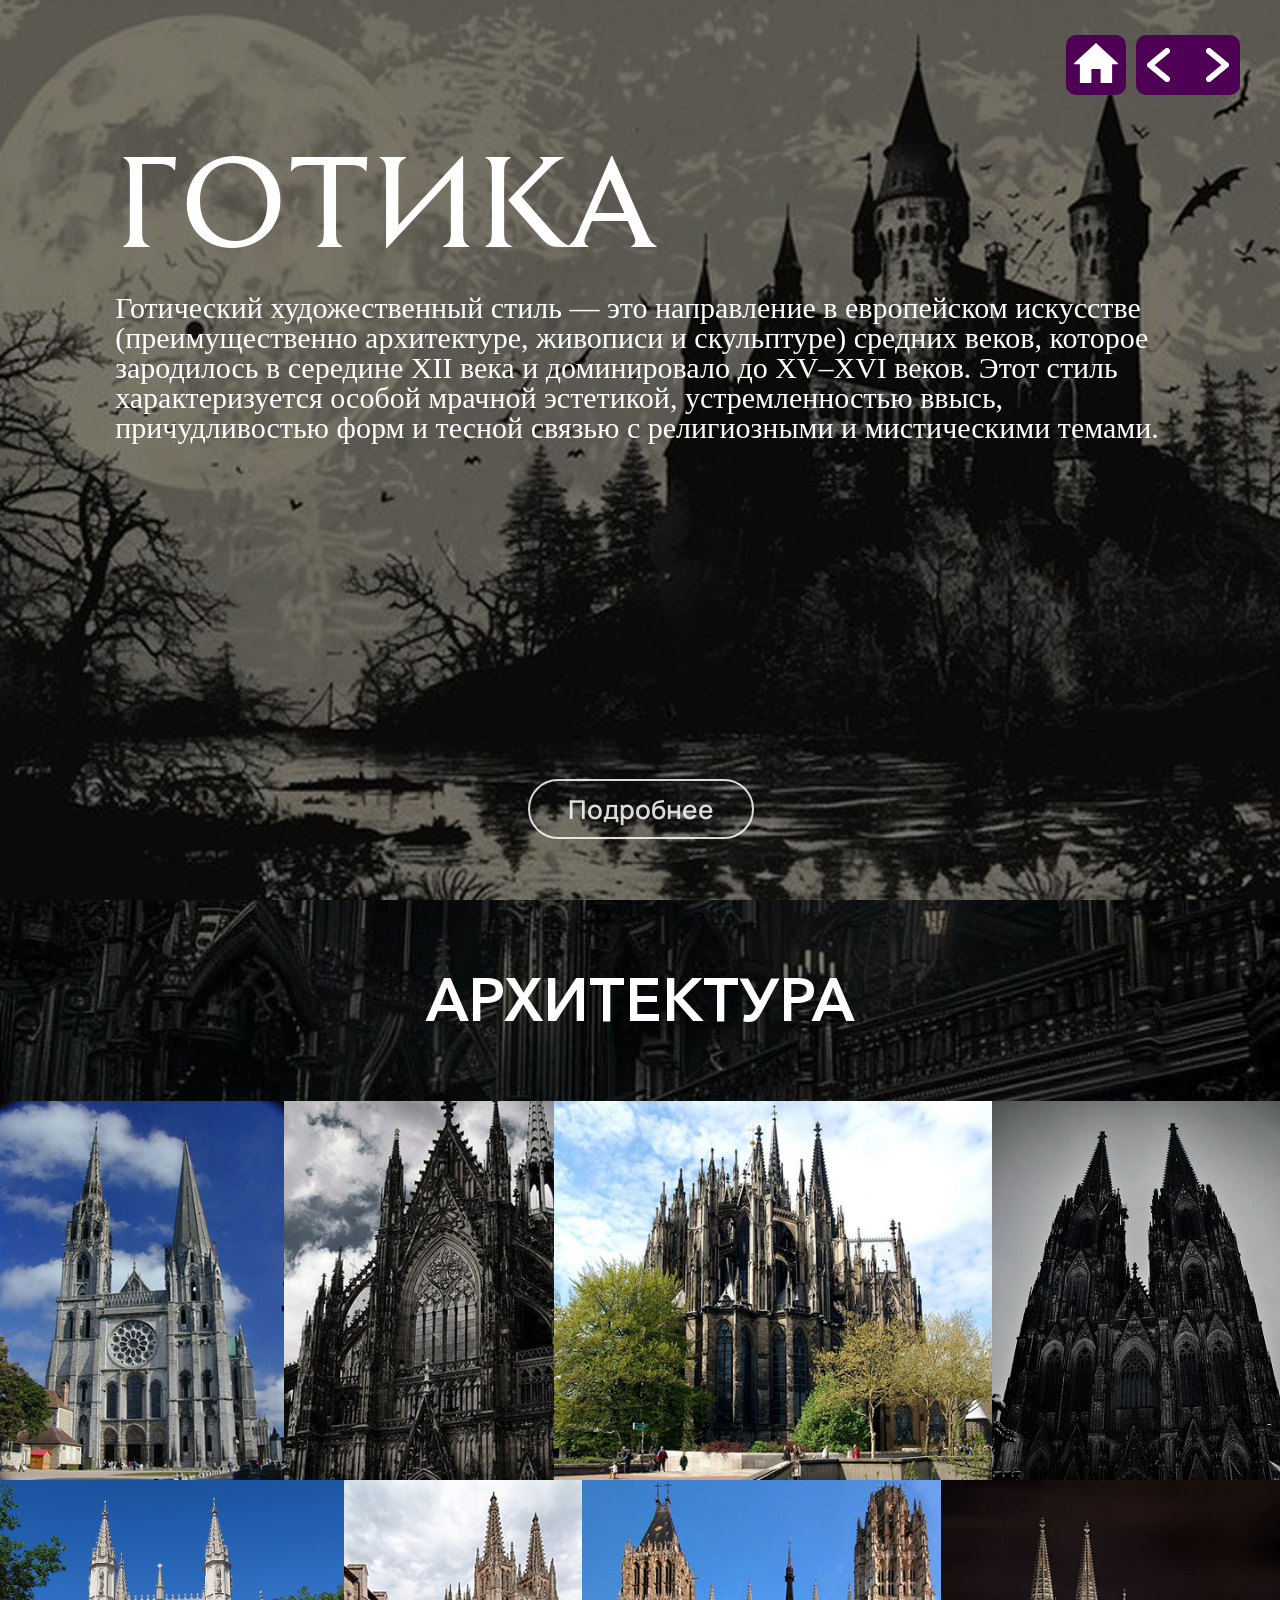
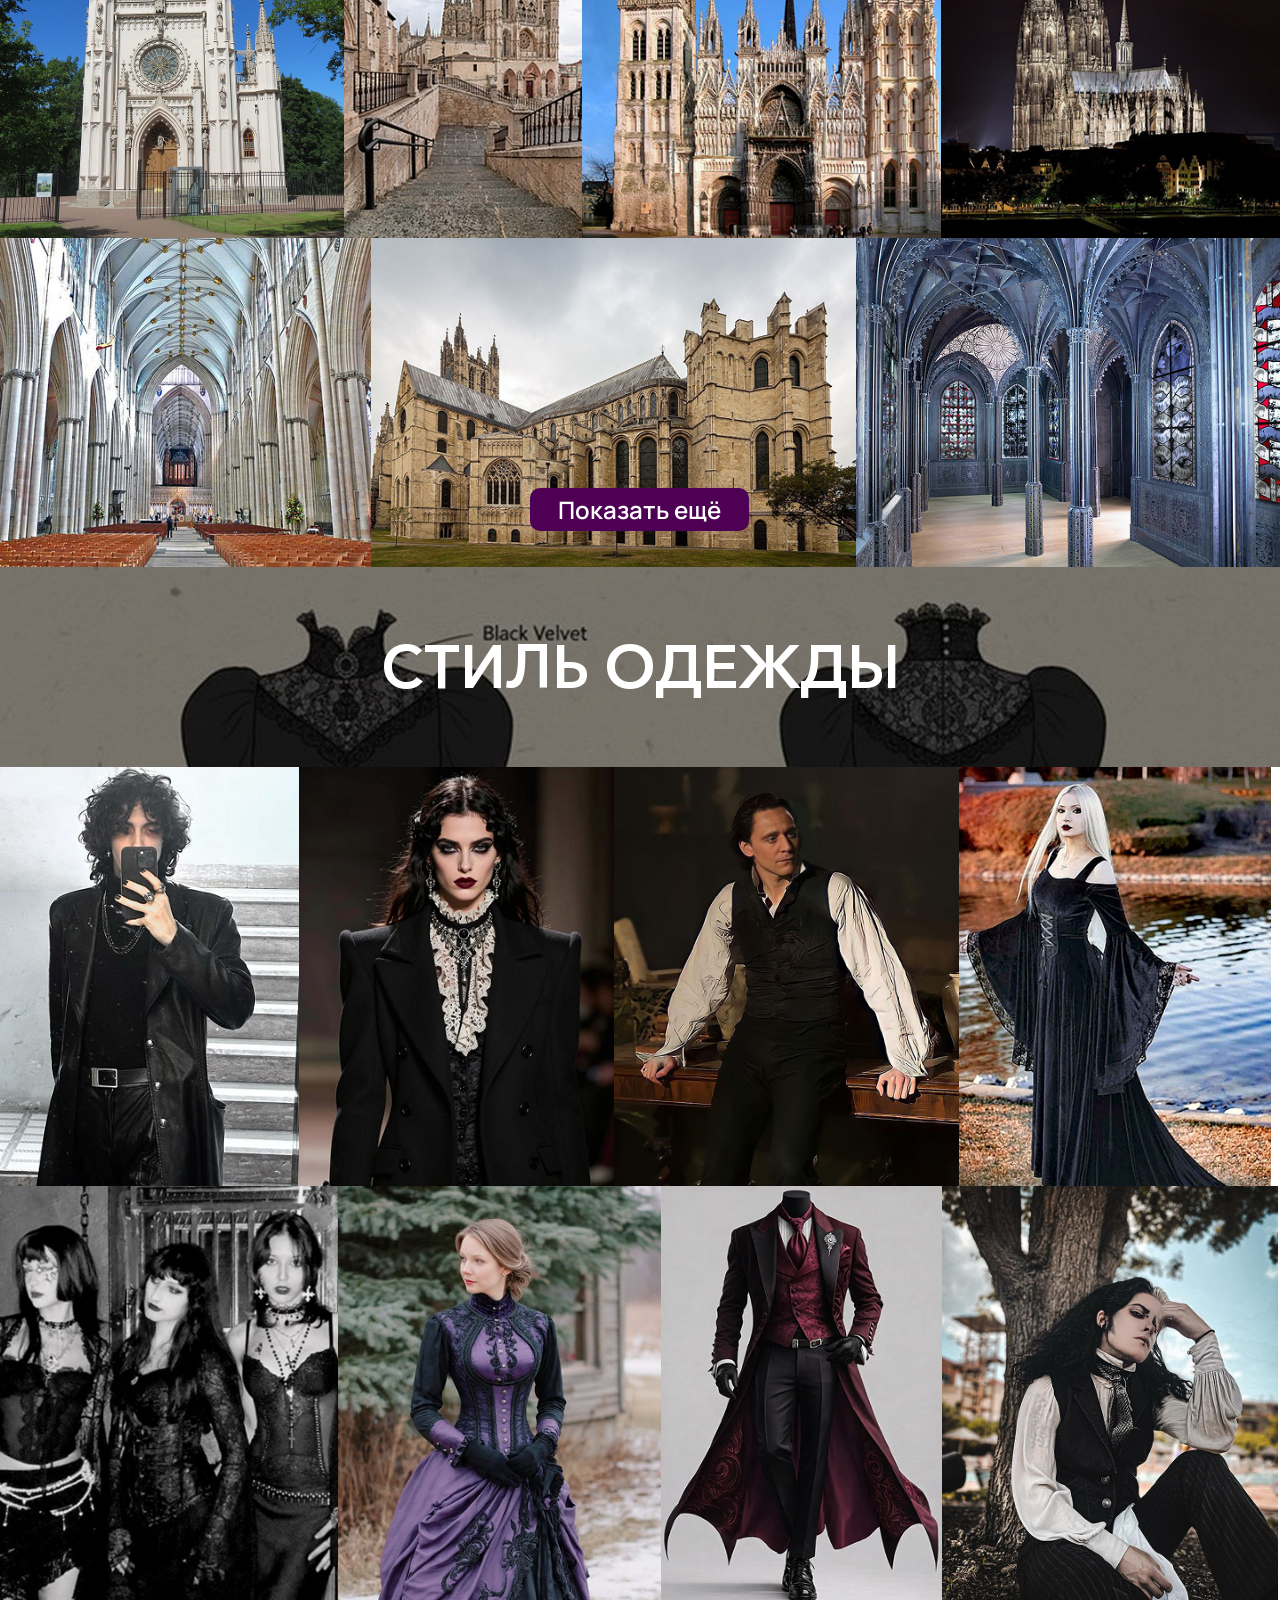
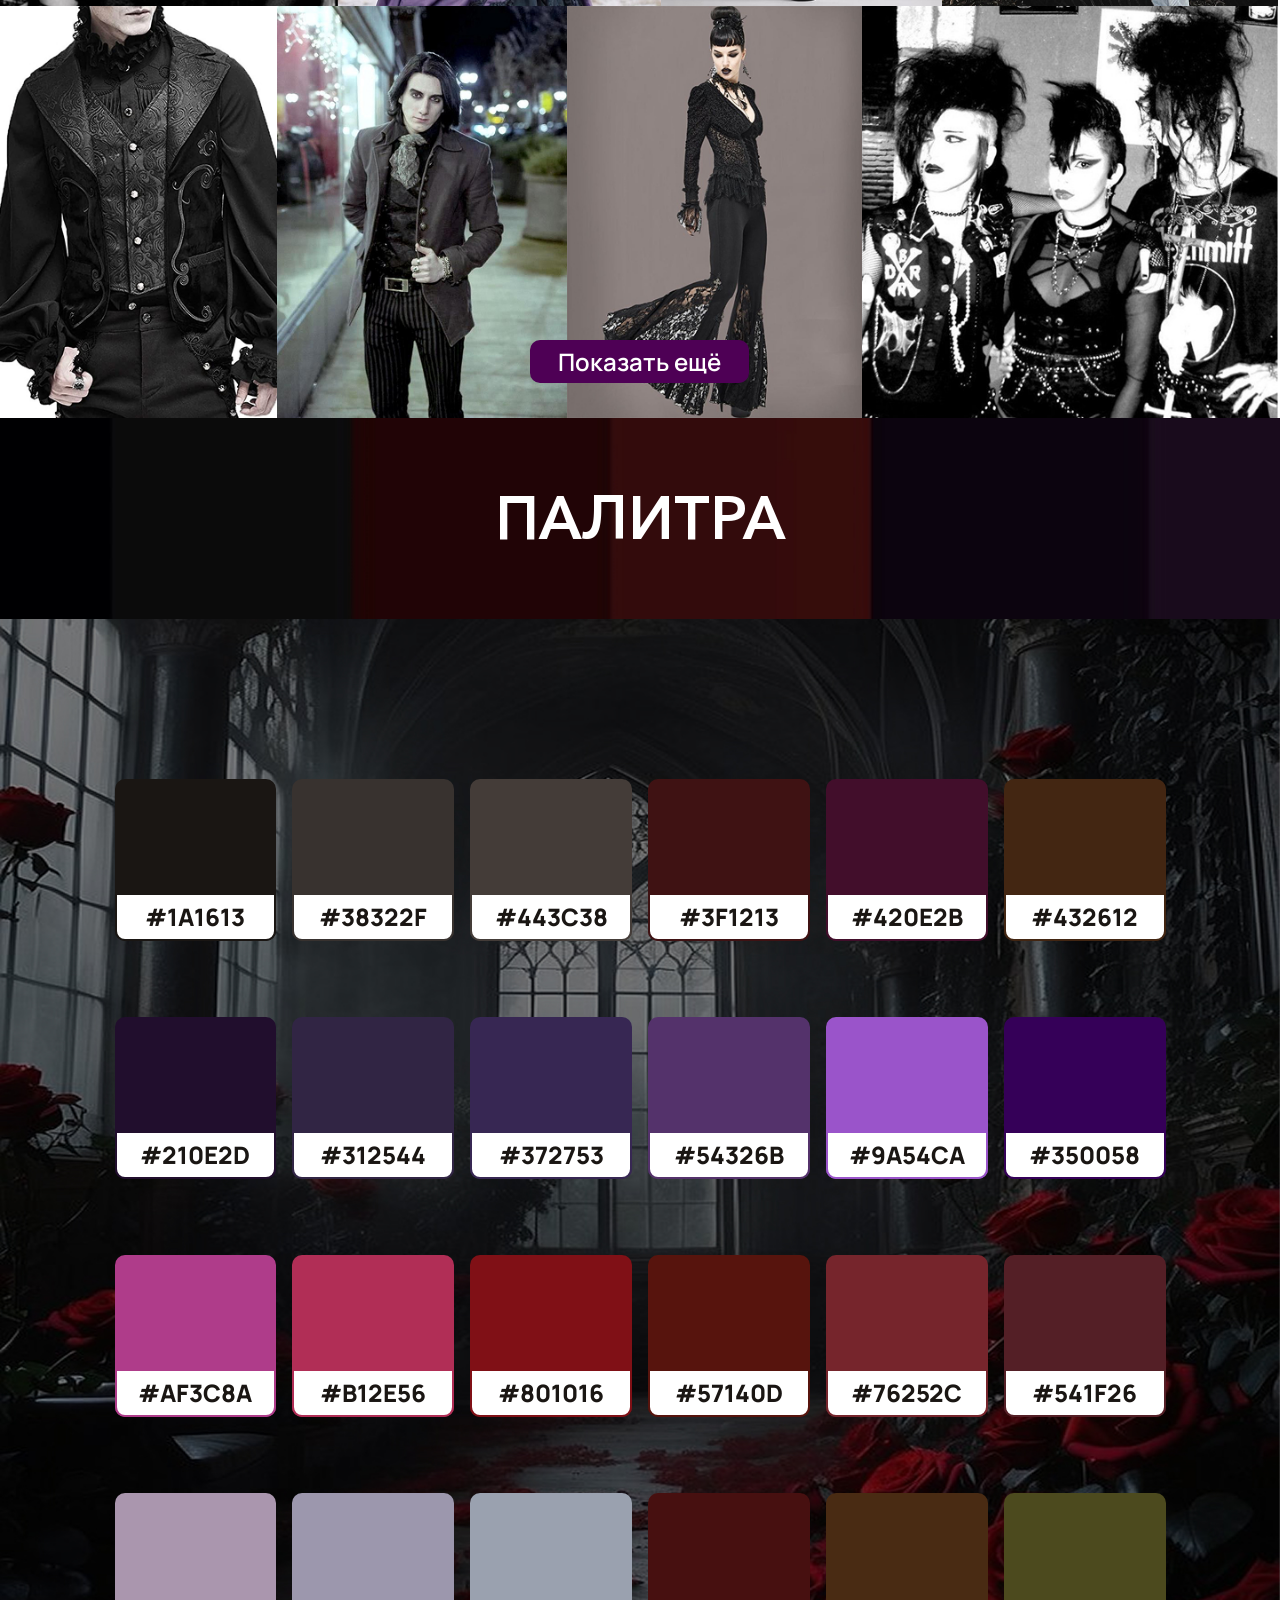
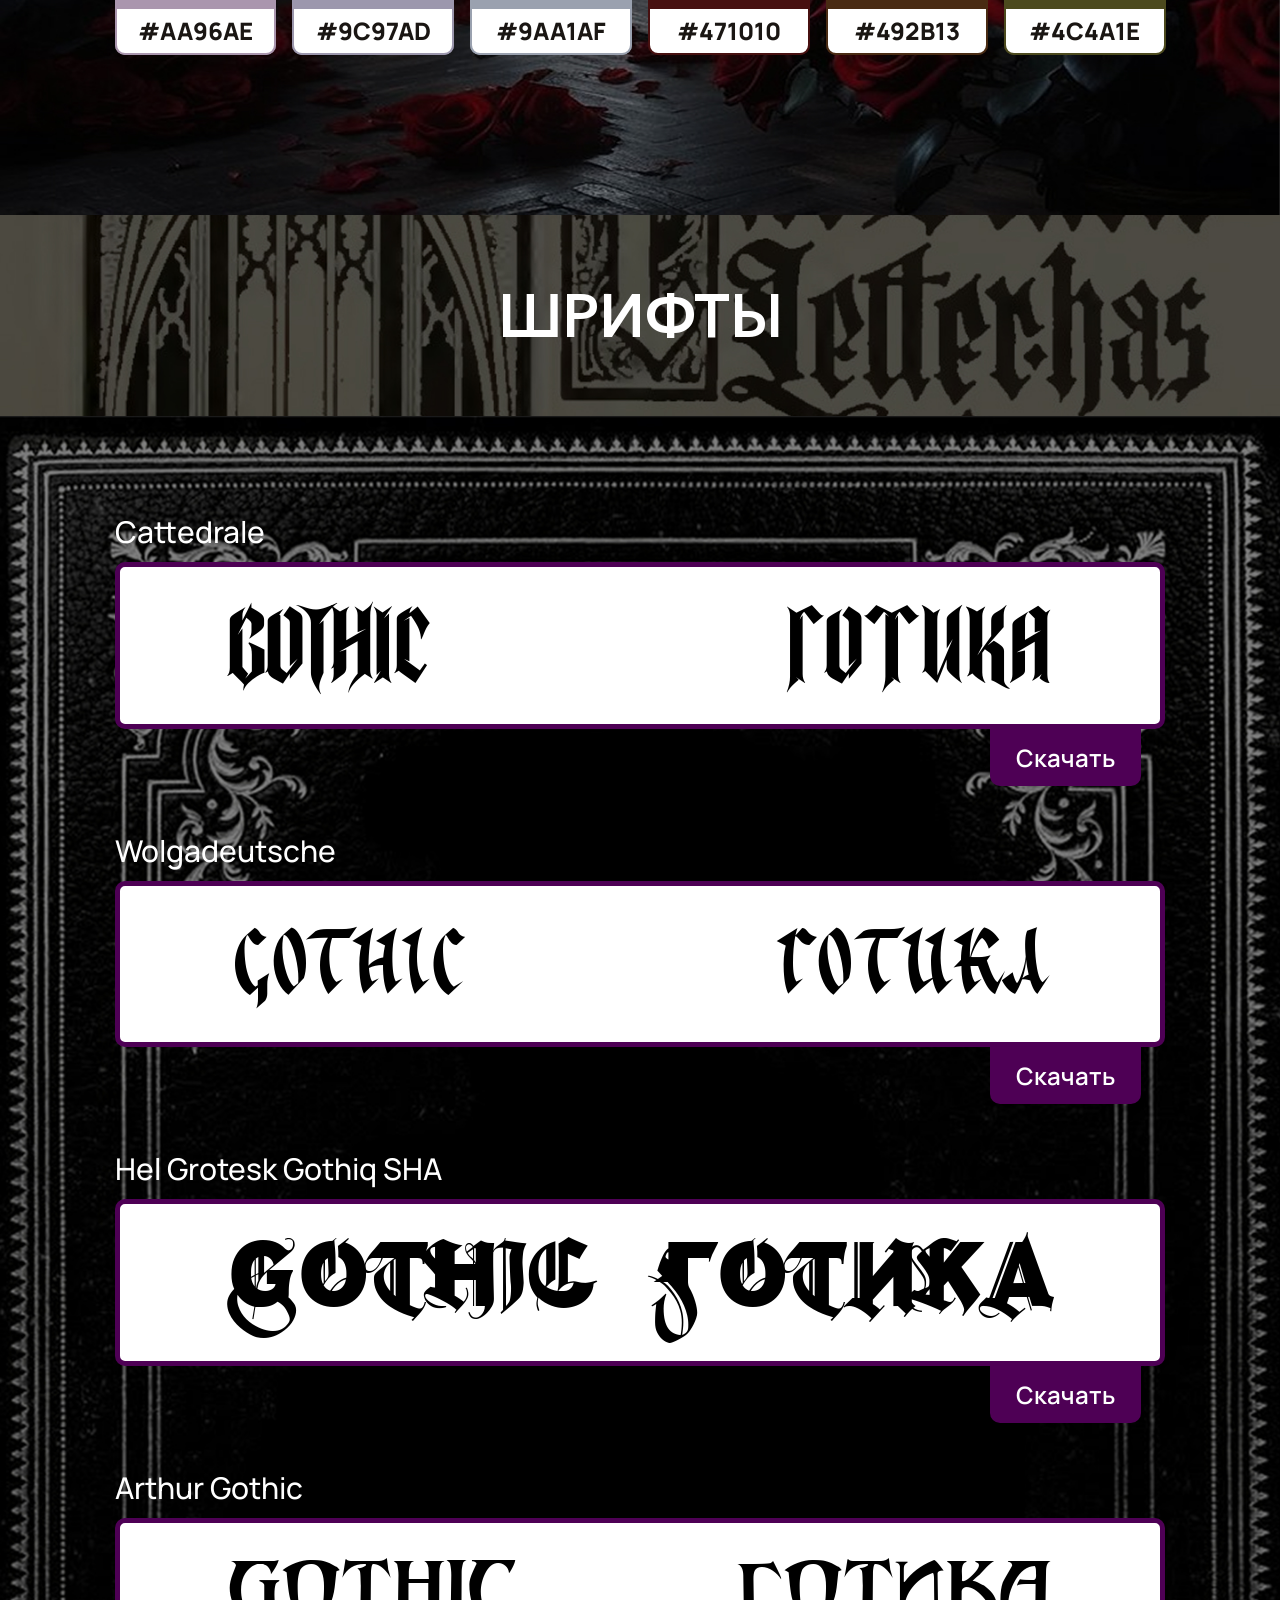
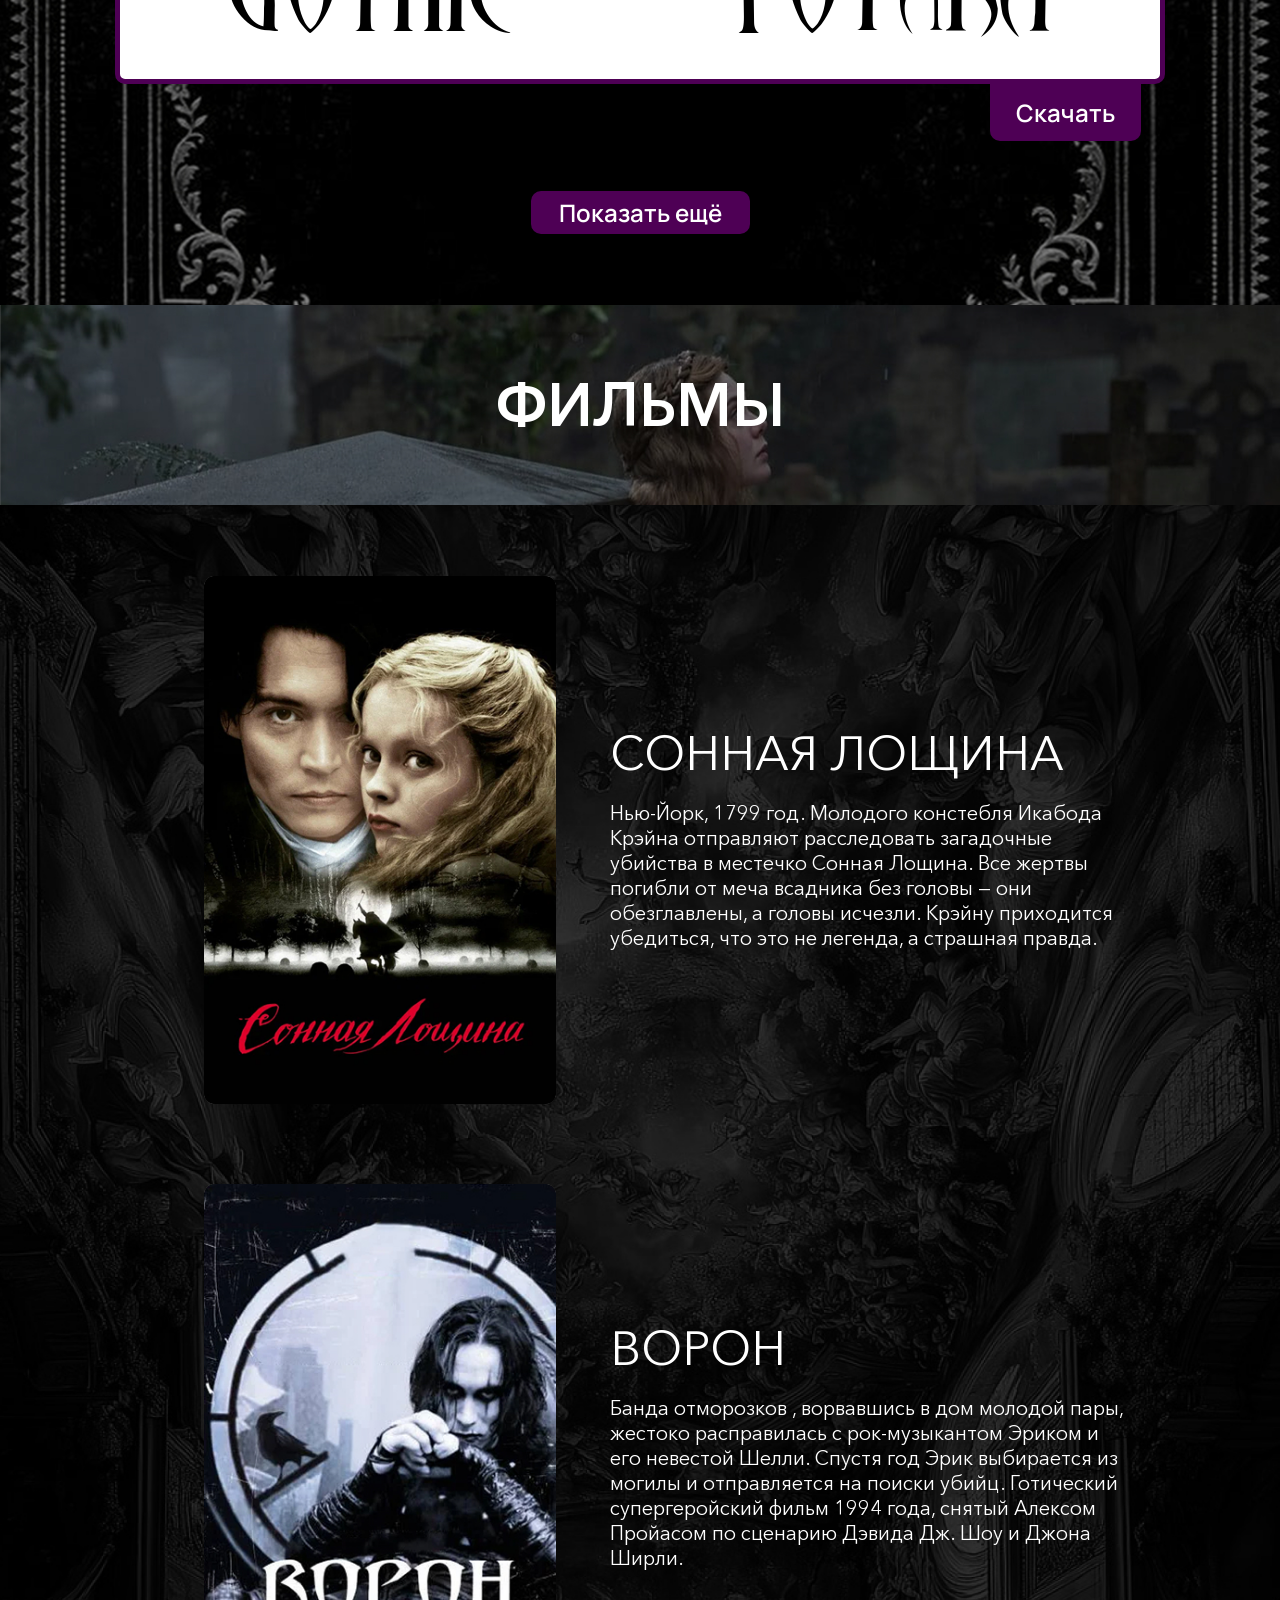
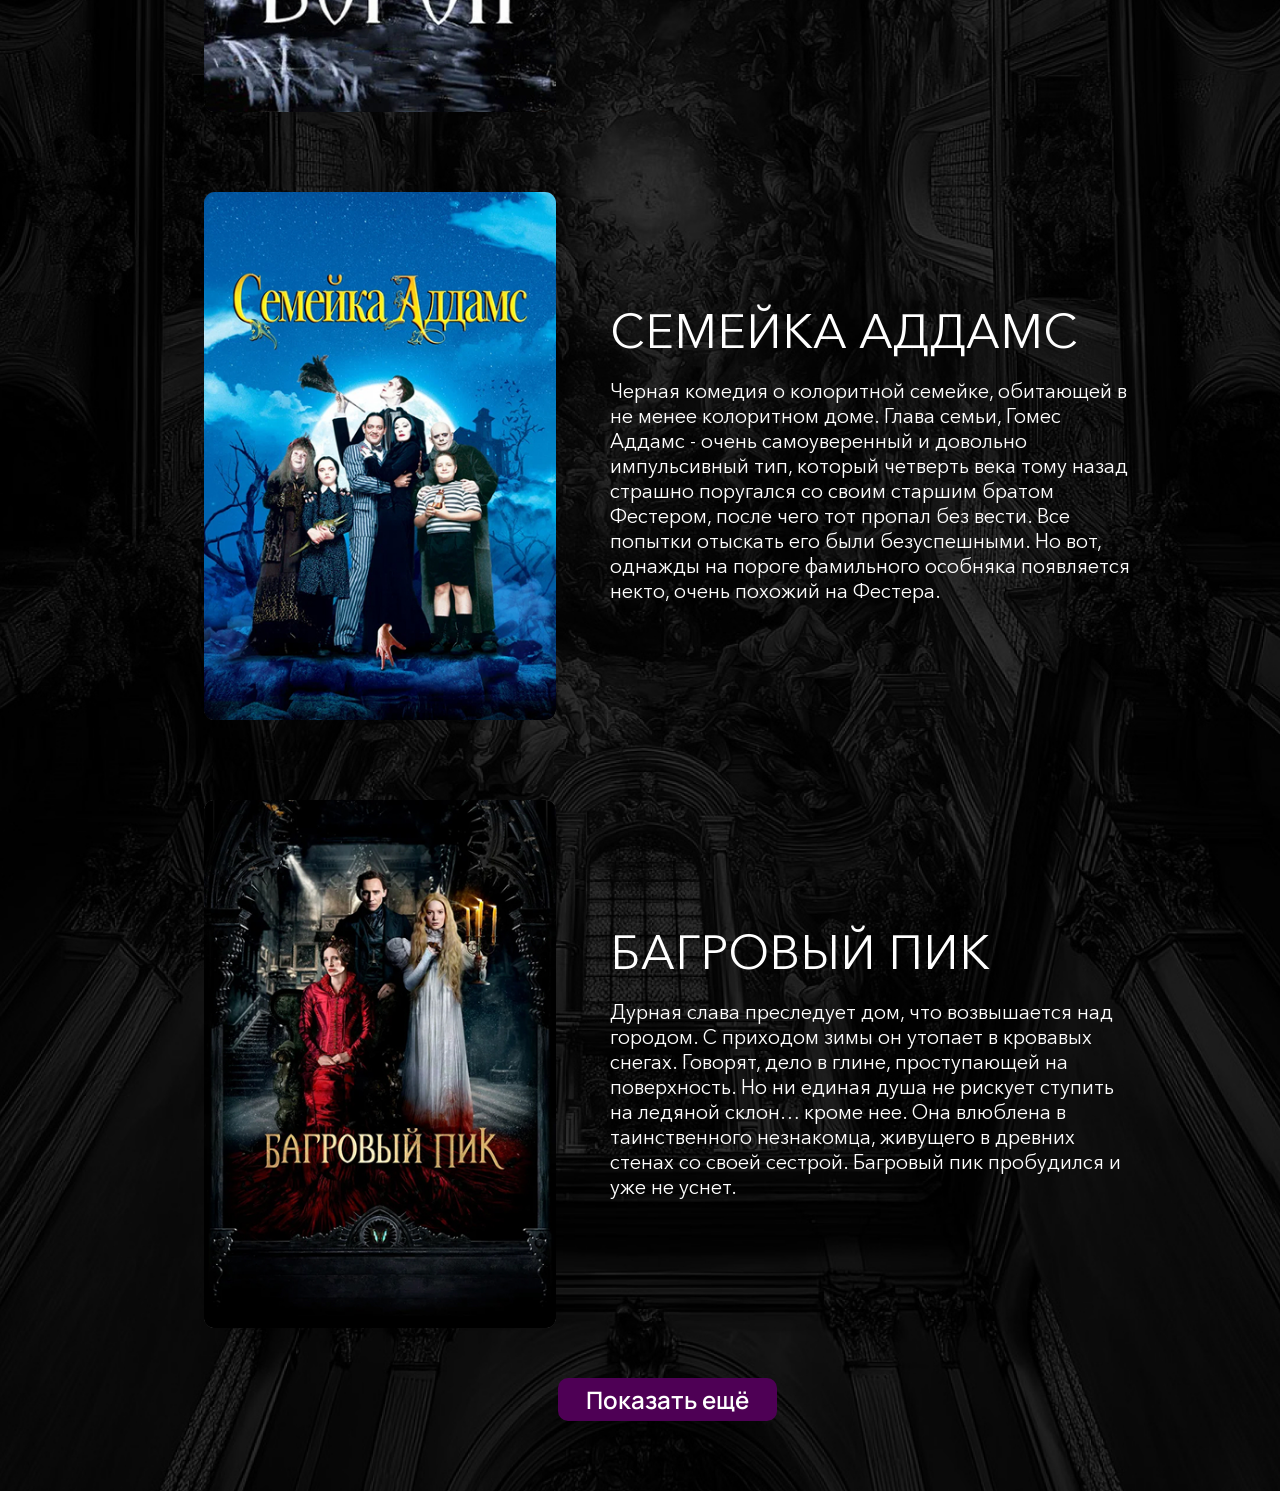
==== commit a548cc4f: "dgffdfdfdfd" ====
--- a/goth.html
+++ b/goth.html
@@ -10,10 +10,10 @@
   <body>
     <menu>
         <nav>
-            <button><a href=""><img src="img/home.svg" alt=""></a></button>
+            <button><a href="index.html"><img src="img/home.svg" alt=""></a></button>
             <div>
                 <button class="left"><a href=""><img src="img/right.svg" alt=""></a></button>
-                <button class="right"><a href=""><img src="img/left.svg" alt=""></a></button>
+                <button class="right"><a href="noir.html"><img src="img/left.svg" alt=""></a></button>
             </div>
         </nav>
     </menu>
--- a/styles/null.css
+++ b/styles/null.css
@@ -121,8 +121,8 @@
 }
 @font-face {
   font-family: "Avenir";
-  src: url("../fonts/Avenir Next Cyr/avenirnextcyr-medium.ttf") format("truetype");
-  font-weight: 440;
+  src: url("../fonts/Avenir Next Cyr/avenirnextcyr-regular.ttf") format("truetype");
+  font-weight: 400;
   font-style: normal;
   font-display: swap;
 }
--- a/styles/goth.css
+++ b/styles/goth.css
@@ -14,7 +14,7 @@
   color: #ffffff;
 }
 header p {
-  margin-top: 40px;
+  margin-top: 20px;
   font-weight: 400;
   font-size: 30px;
   color: #ffffff;
@@ -365,7 +365,7 @@
 .film_text p {
   font-family: "Avenir", Sans-Serif;
   font-size: 20px;
-  font-weight: 700;
+  font-weight: 400;
   color: #ffffff;
   line-height: 25px;
 }
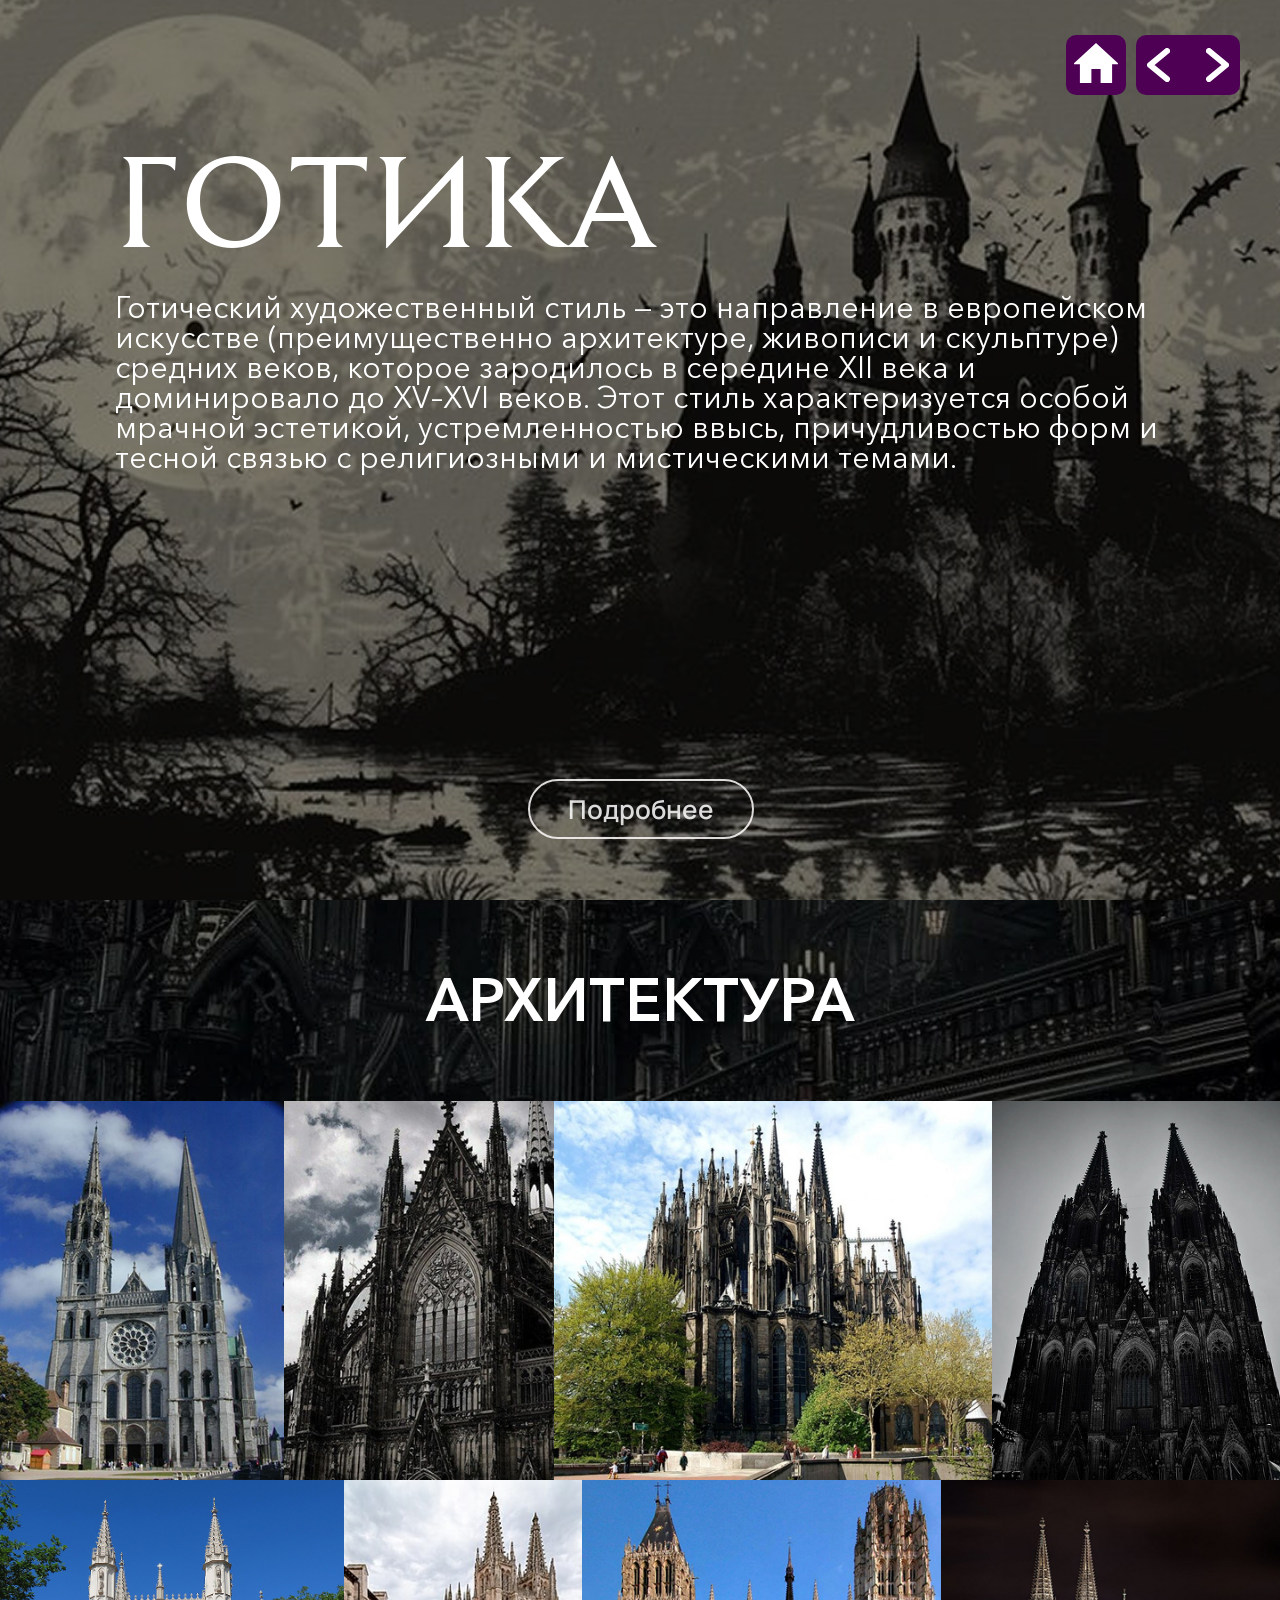
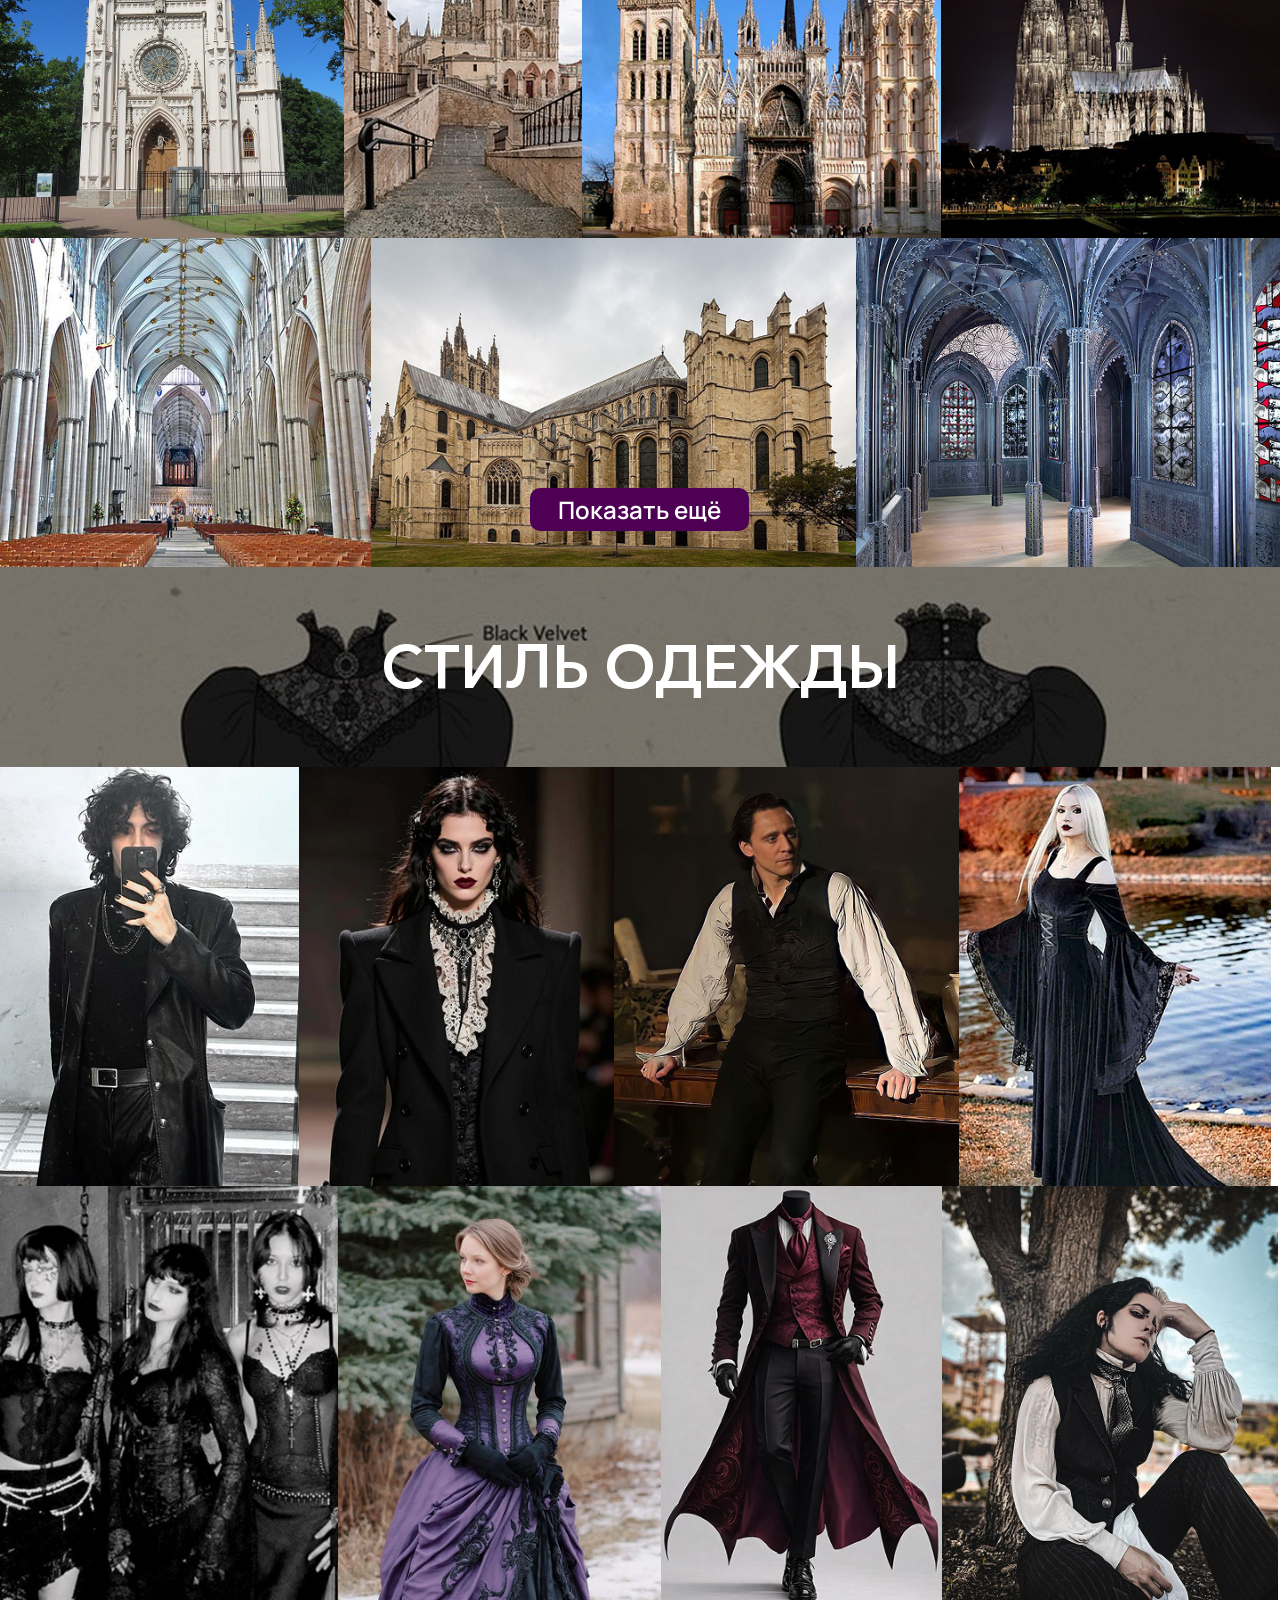
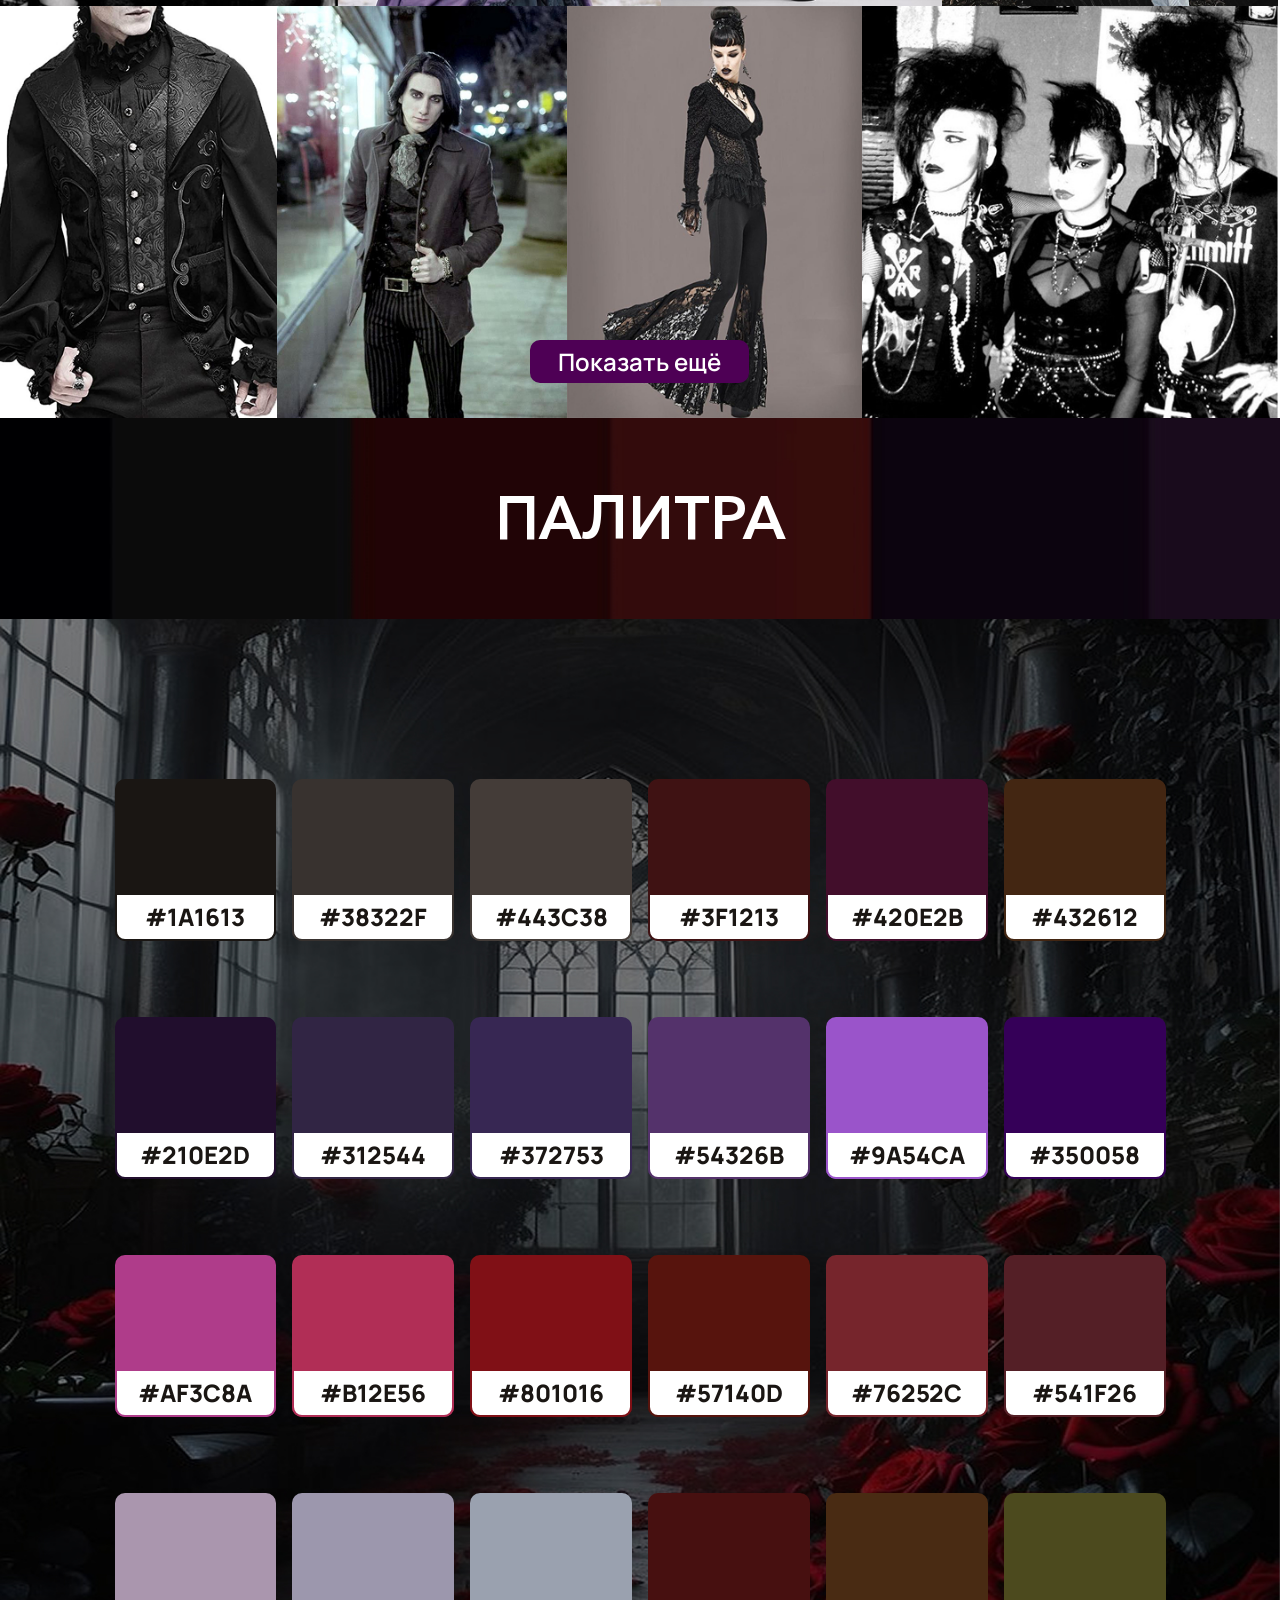
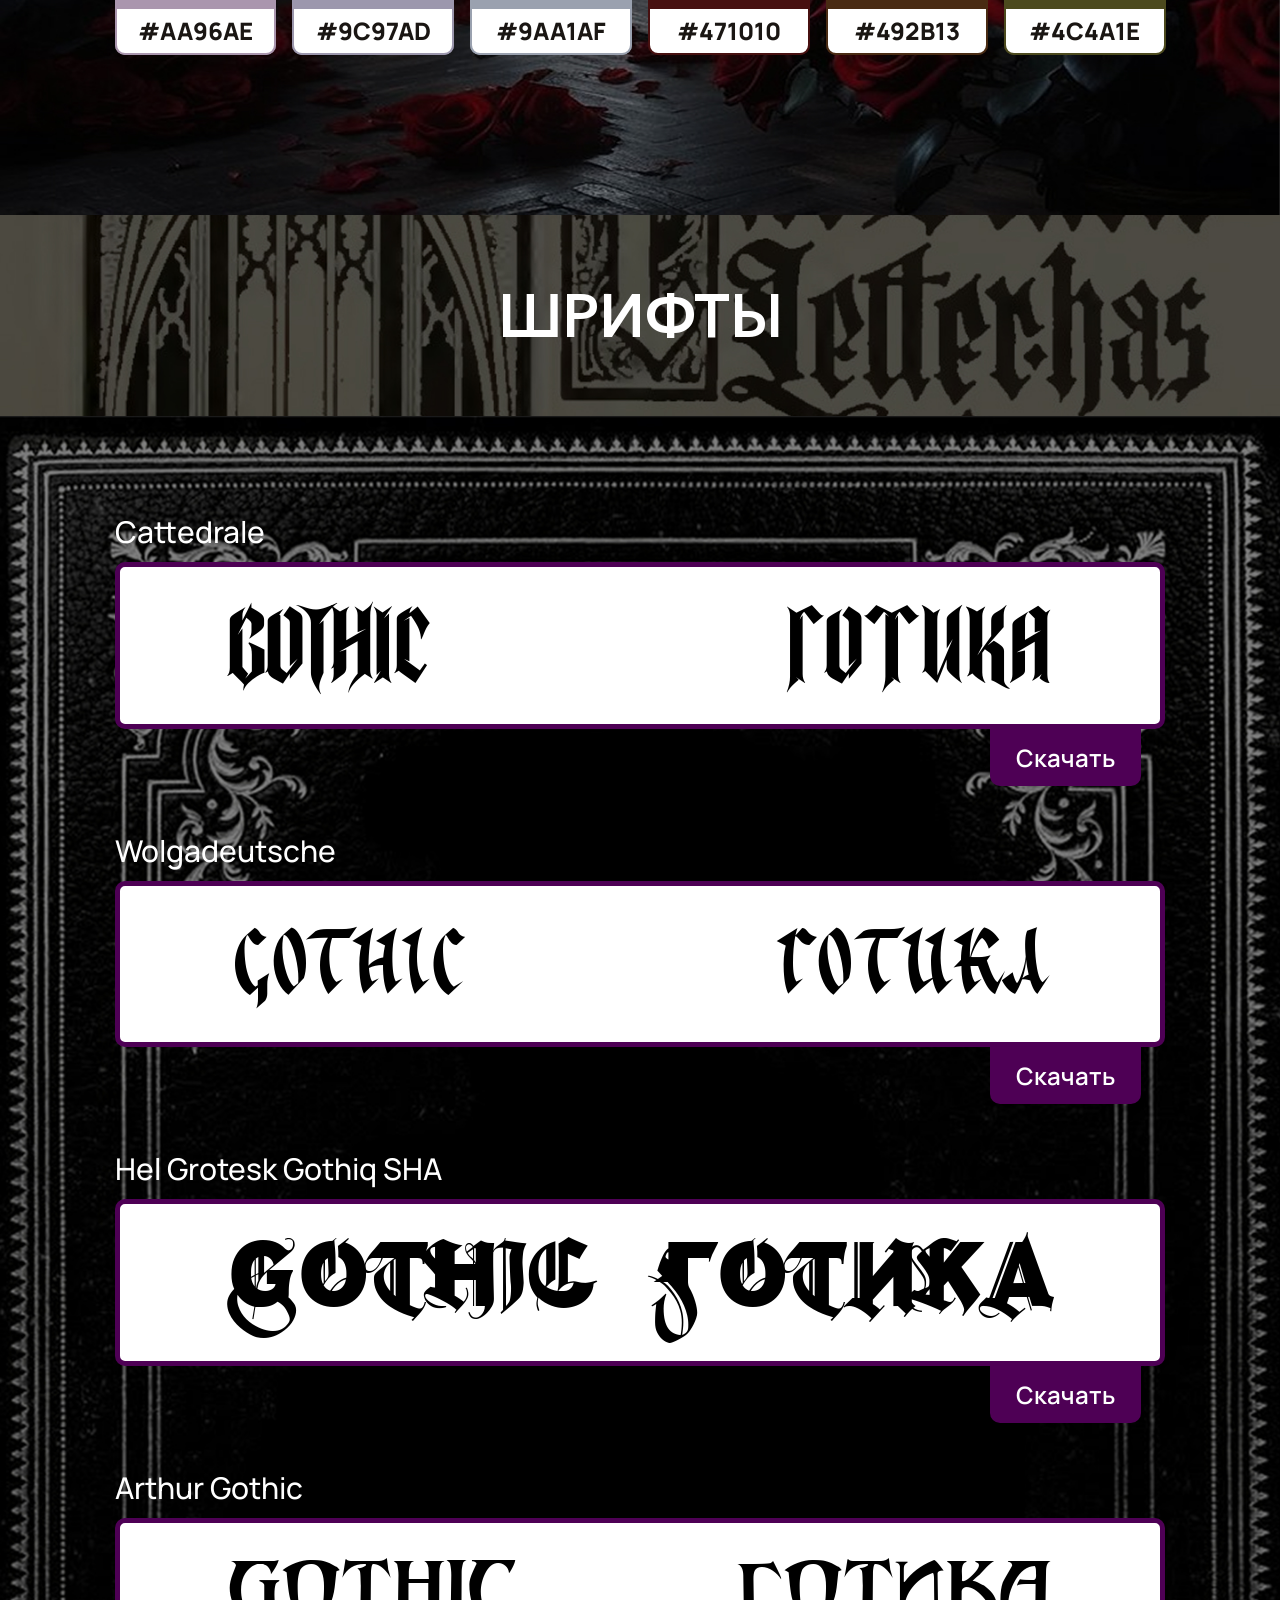
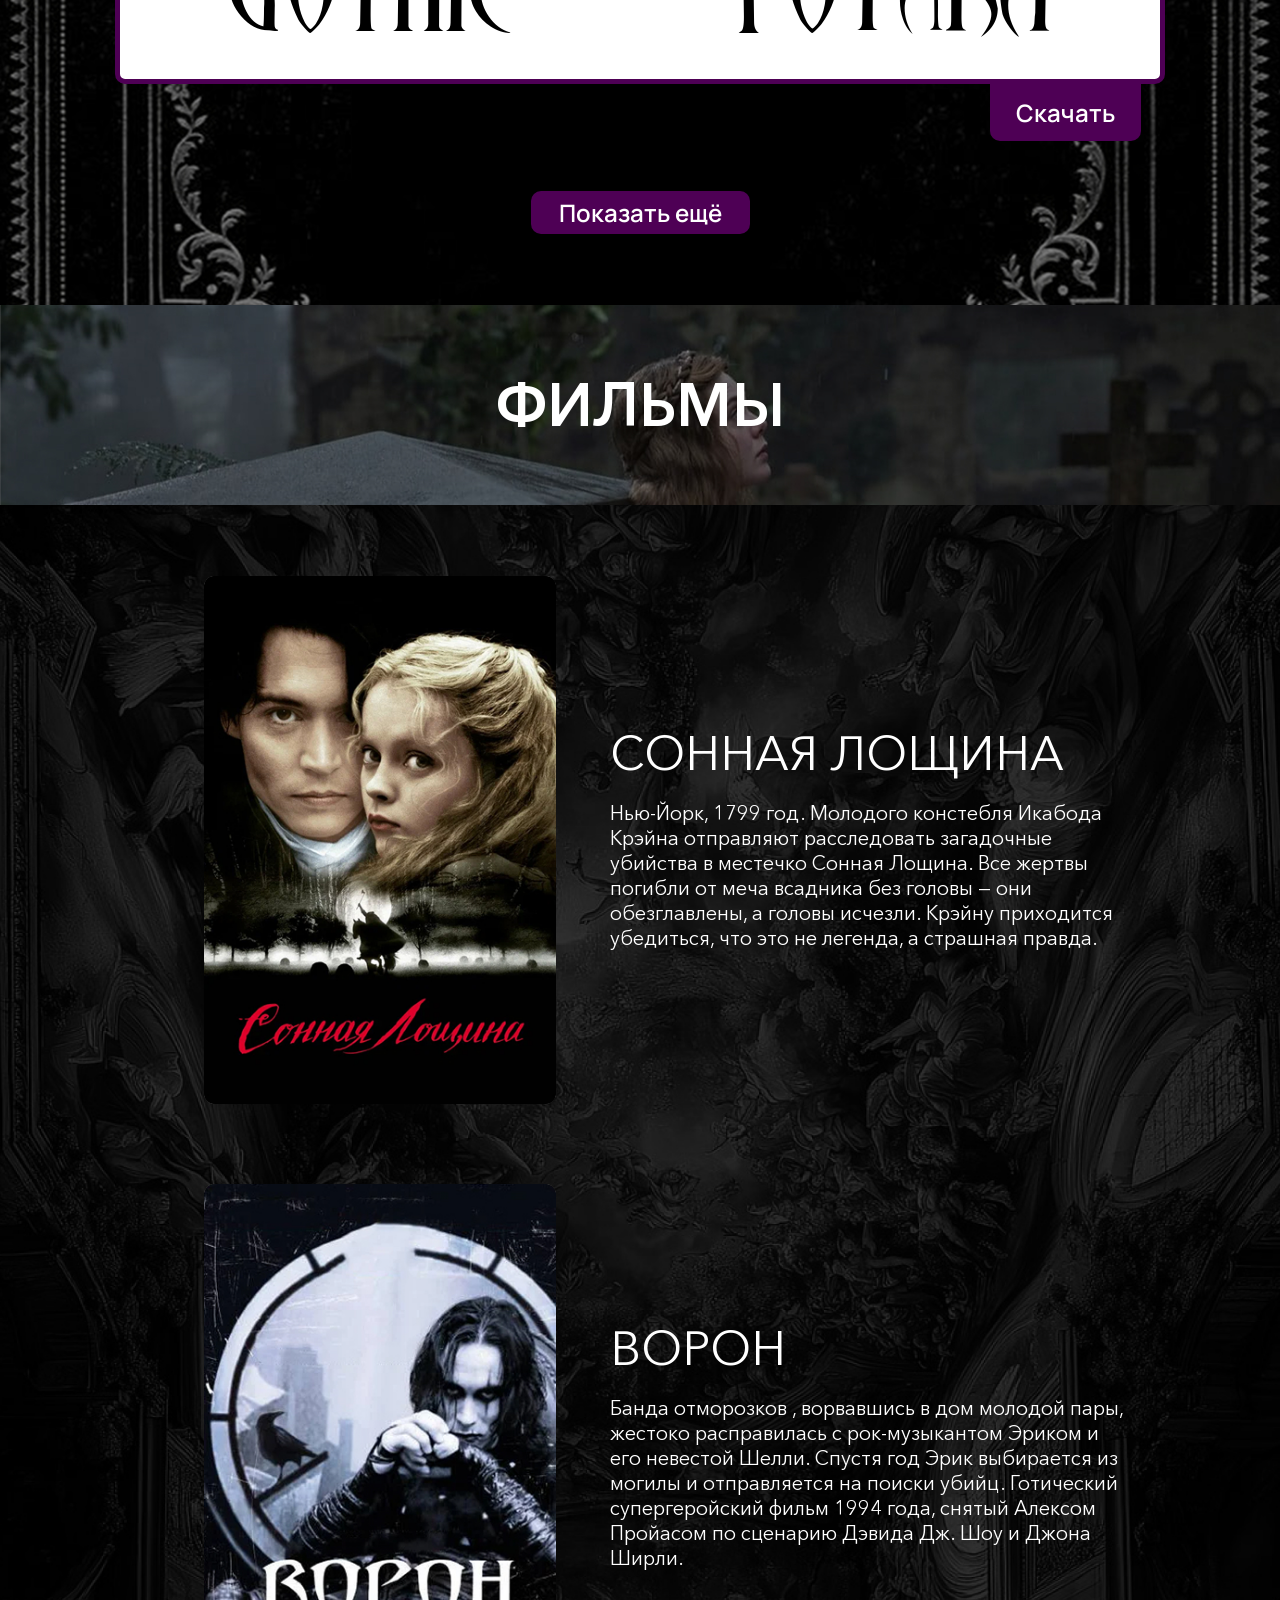
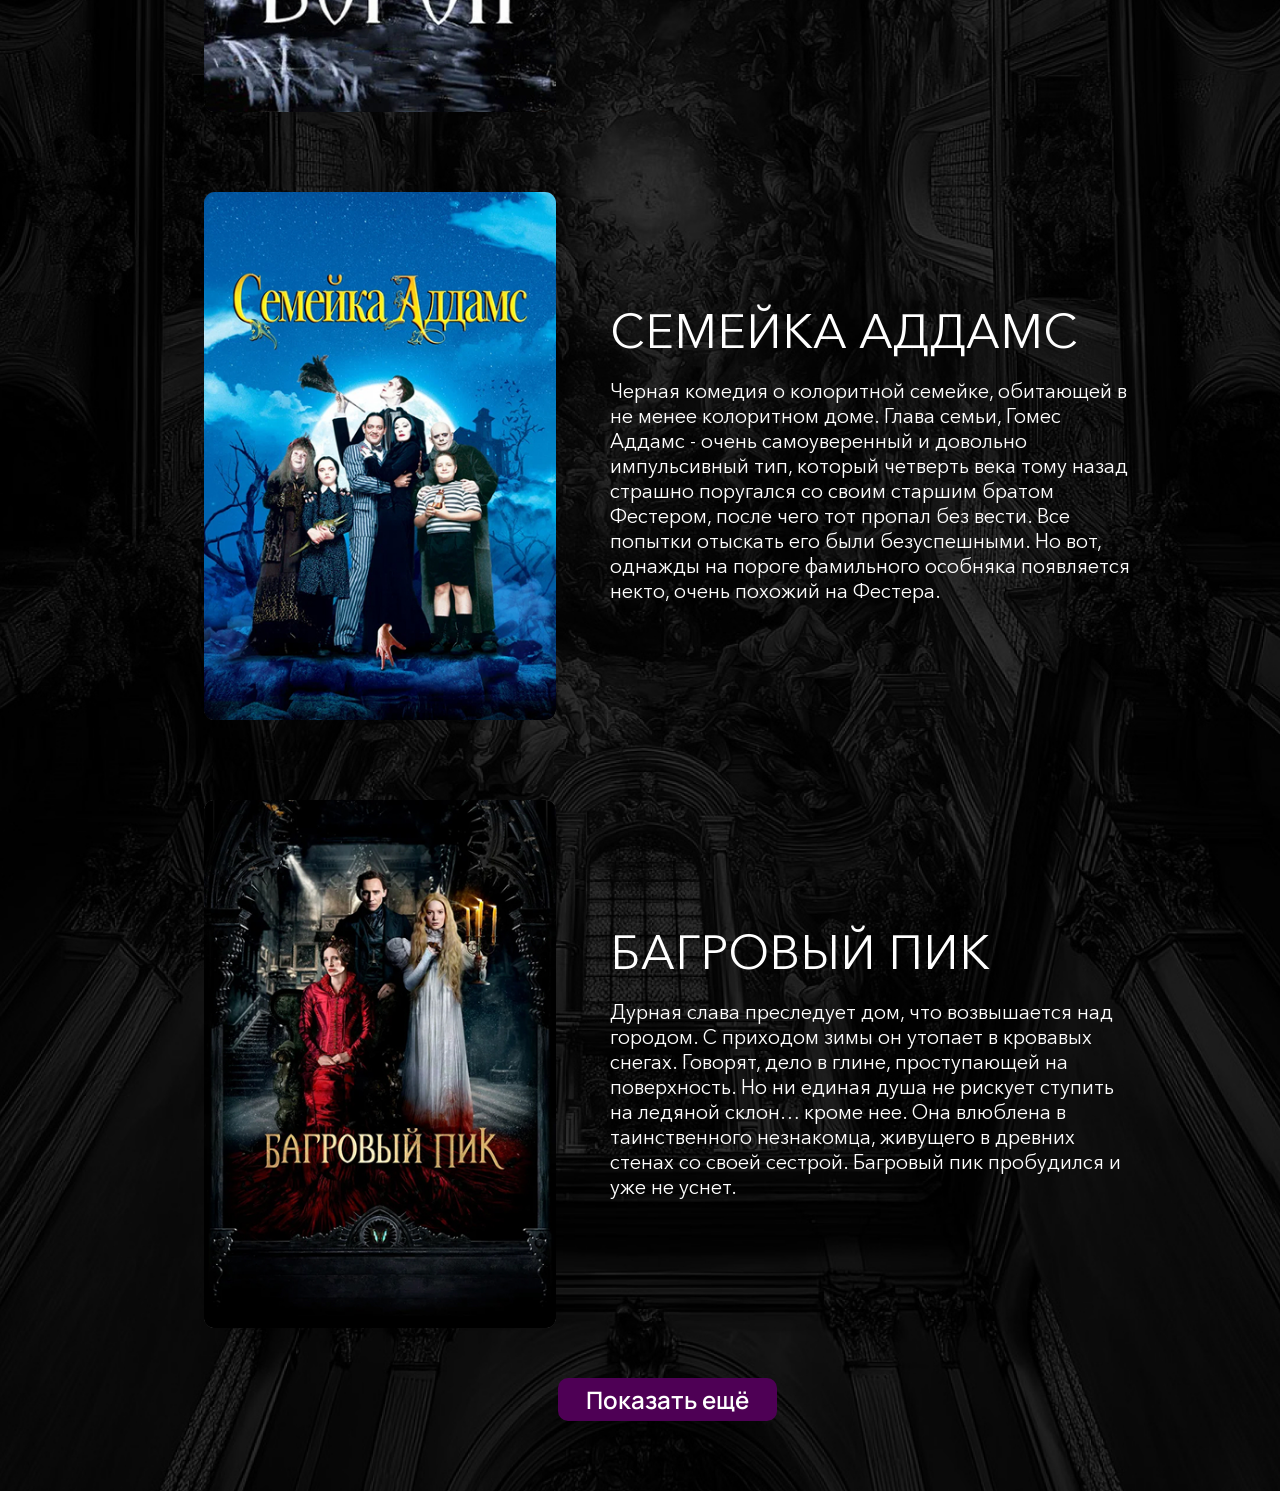
==== commit e9abd23f: "dfdfdfdfdfdfdf" ====
--- a/goth.html
+++ b/goth.html
@@ -12,7 +12,7 @@
         <nav>
             <button><a href="index.html"><img src="img/home.svg" alt=""></a></button>
             <div>
-                <button class="left"><a href=""><img src="img/right.svg" alt=""></a></button>
+                <button class="left"><a href="noir.html"><img src="img/right.svg" alt=""></a></button>
                 <button class="right"><a href="noir.html"><img src="img/left.svg" alt=""></a></button>
             </div>
         </nav>
--- a/styles/goth.css
+++ b/styles/goth.css
@@ -14,6 +14,7 @@
   color: #ffffff;
 }
 header p {
+  font-family: 'Avenir', Sans-Serif;
   margin-top: 20px;
   font-weight: 400;
   font-size: 30px;
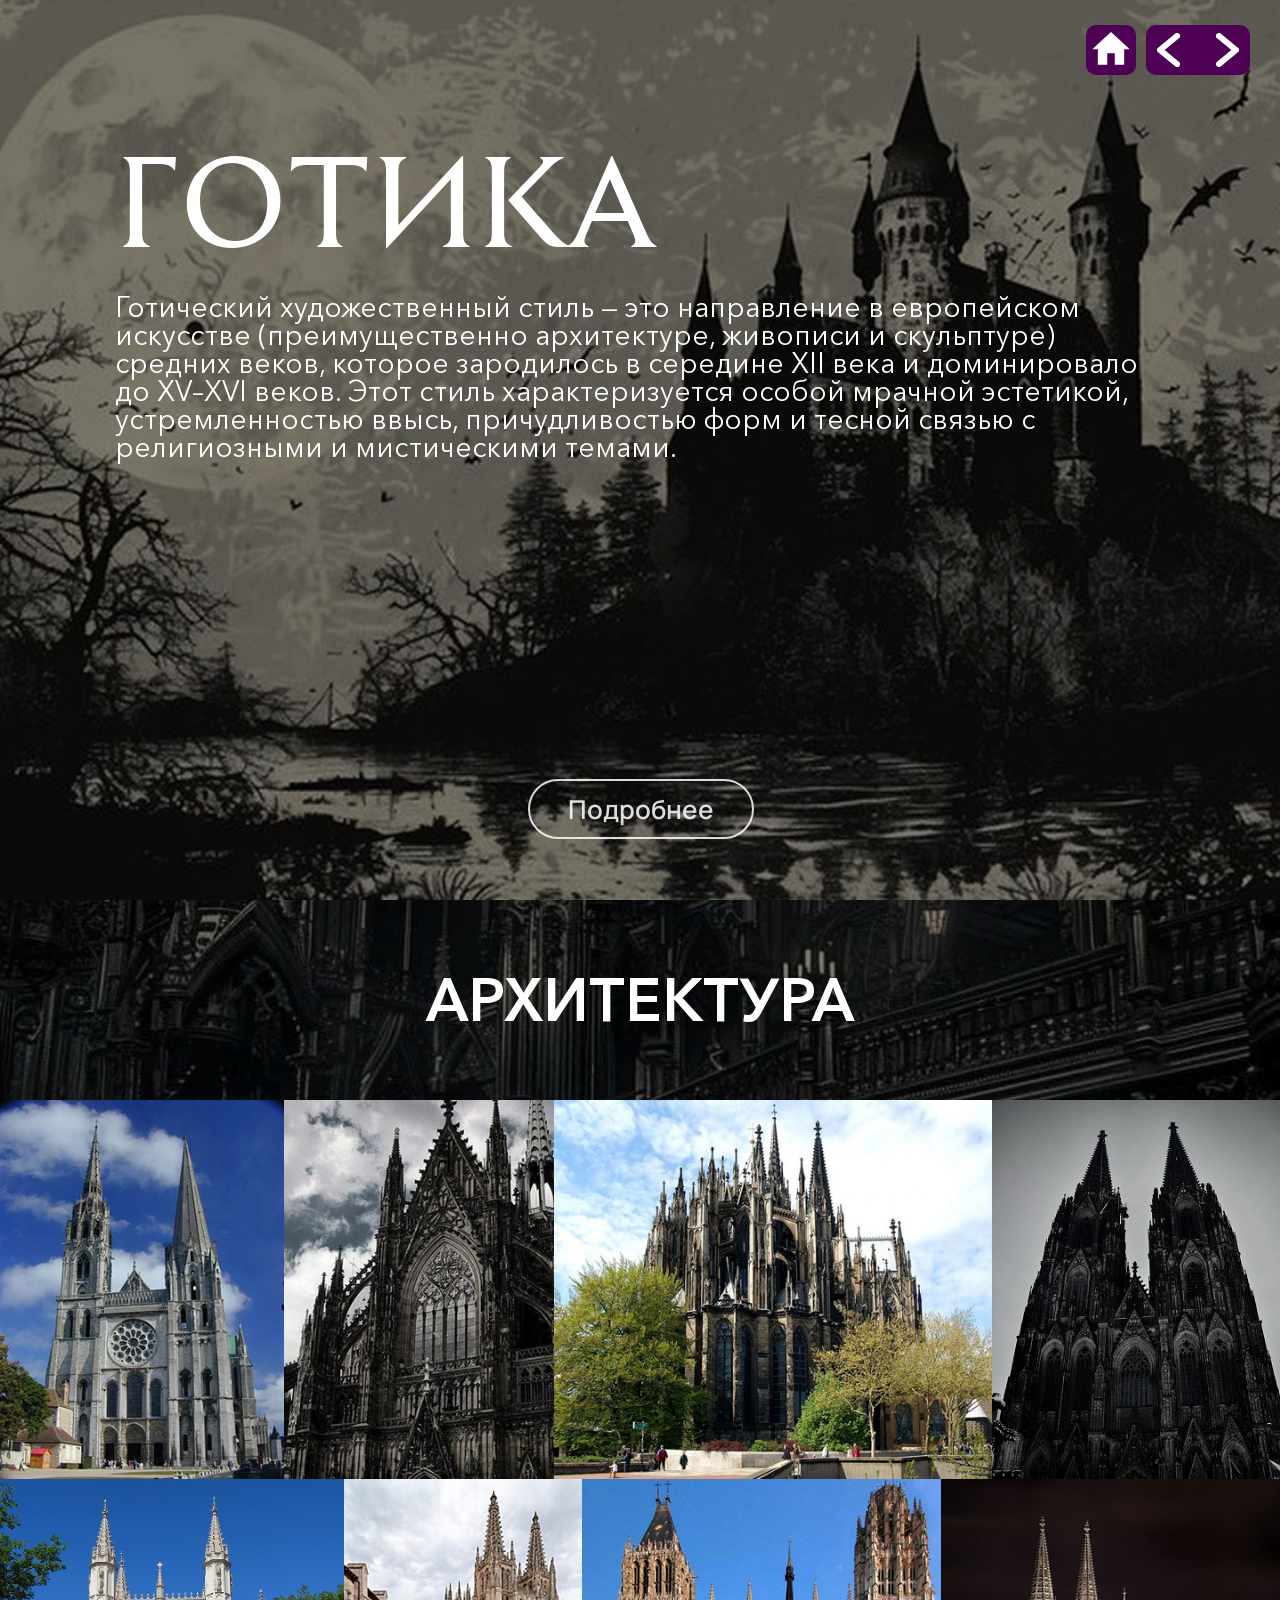
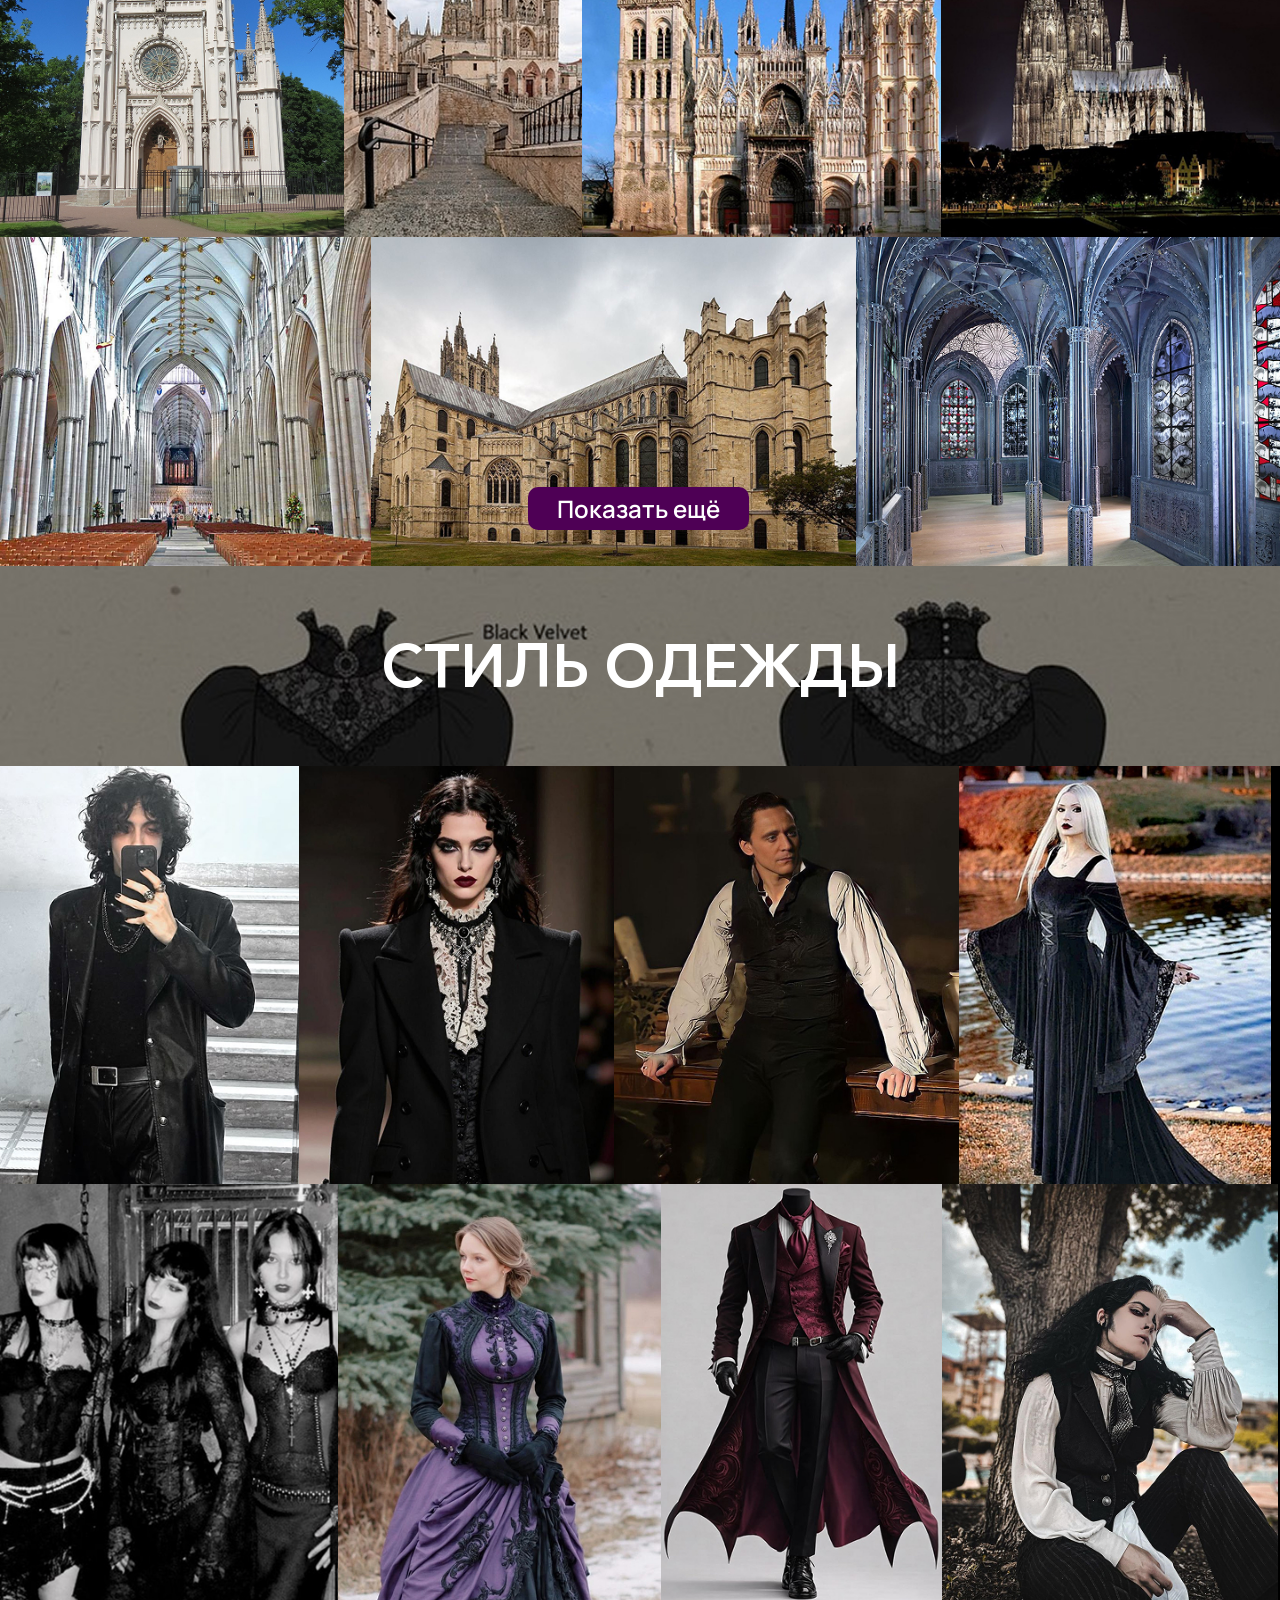
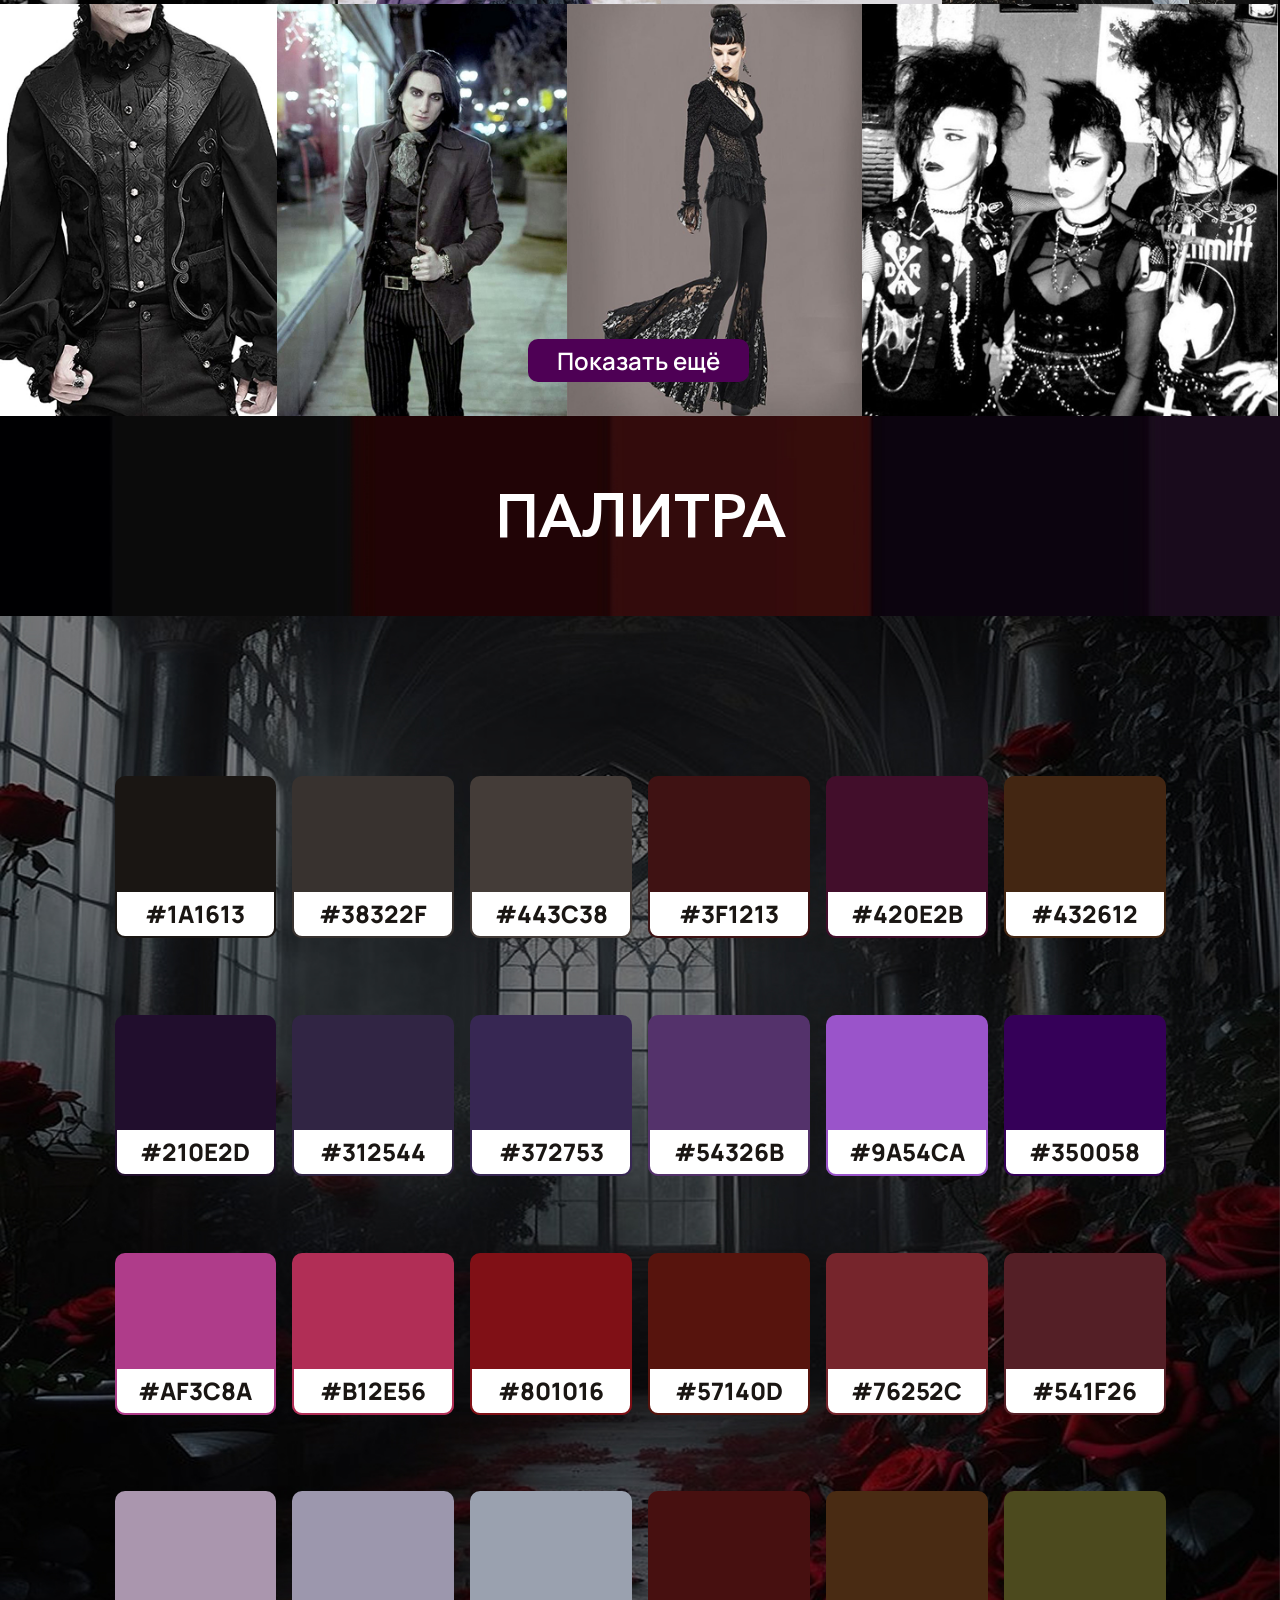
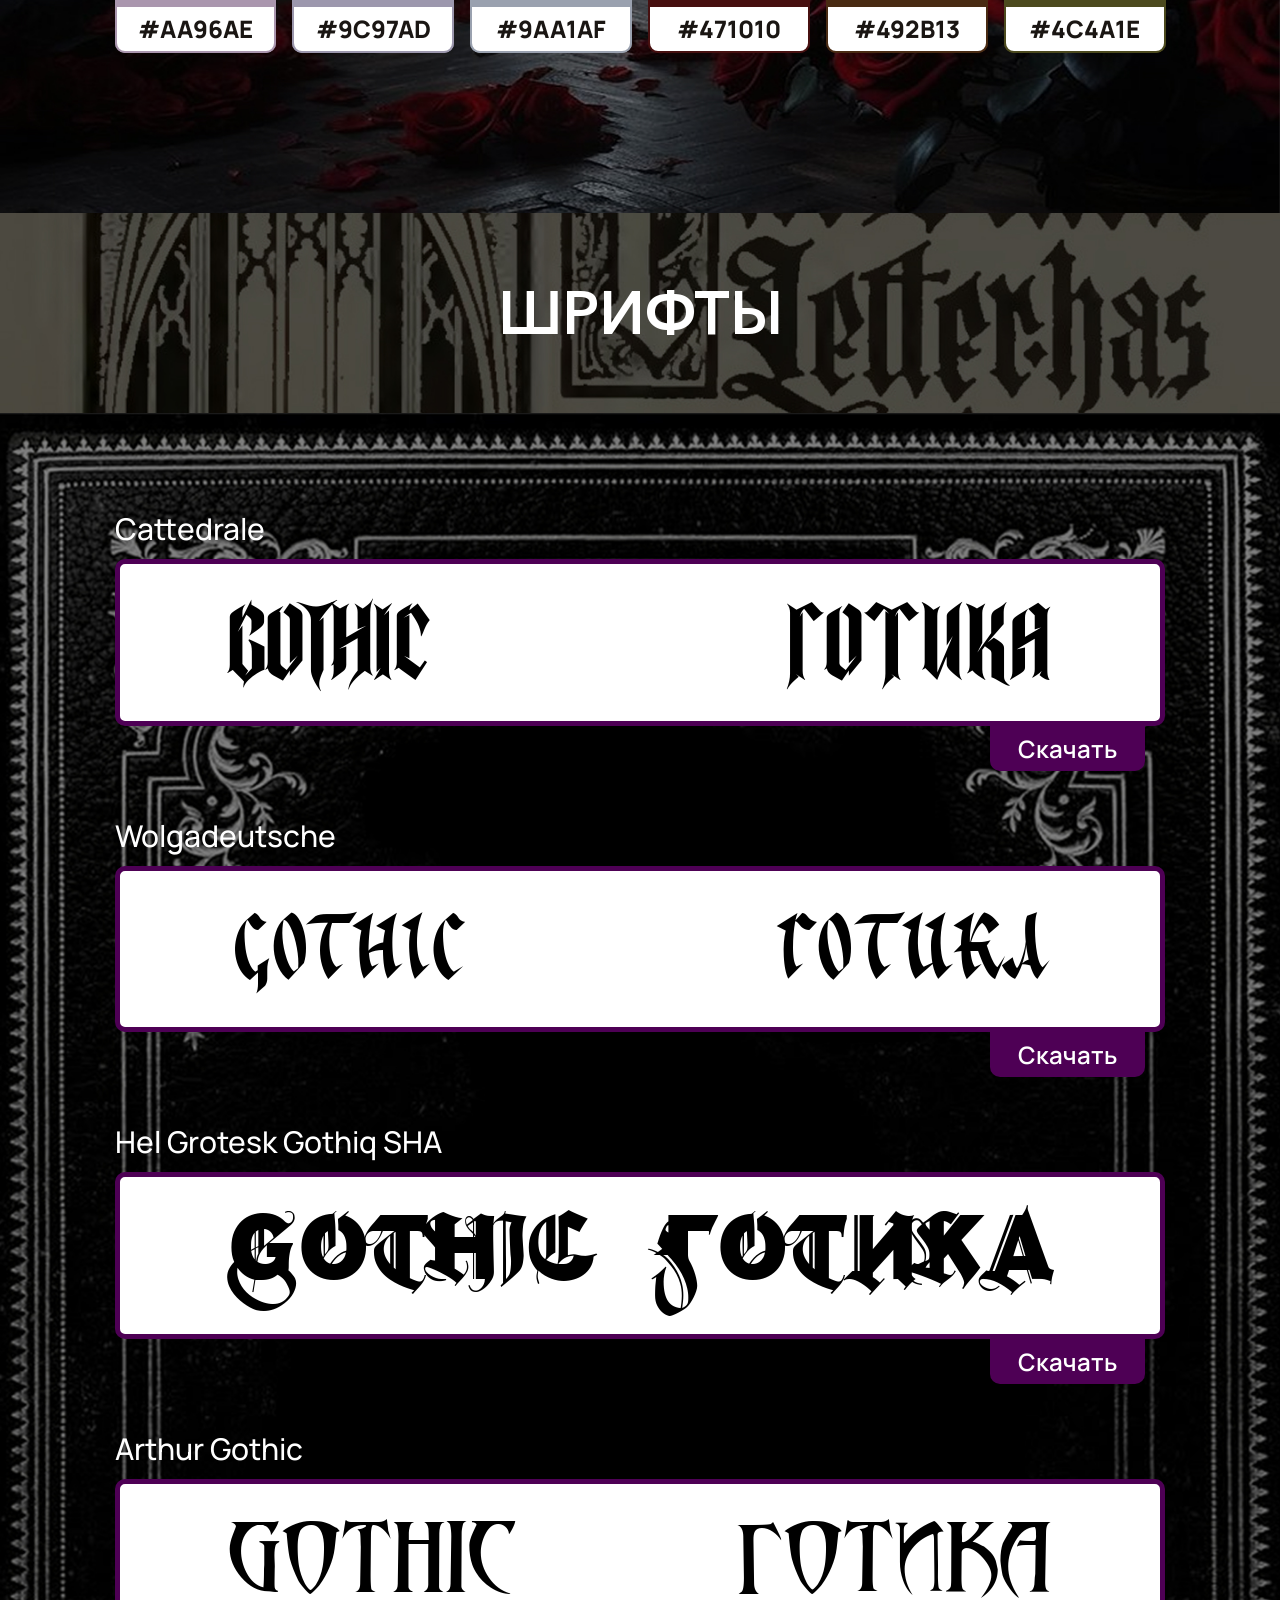
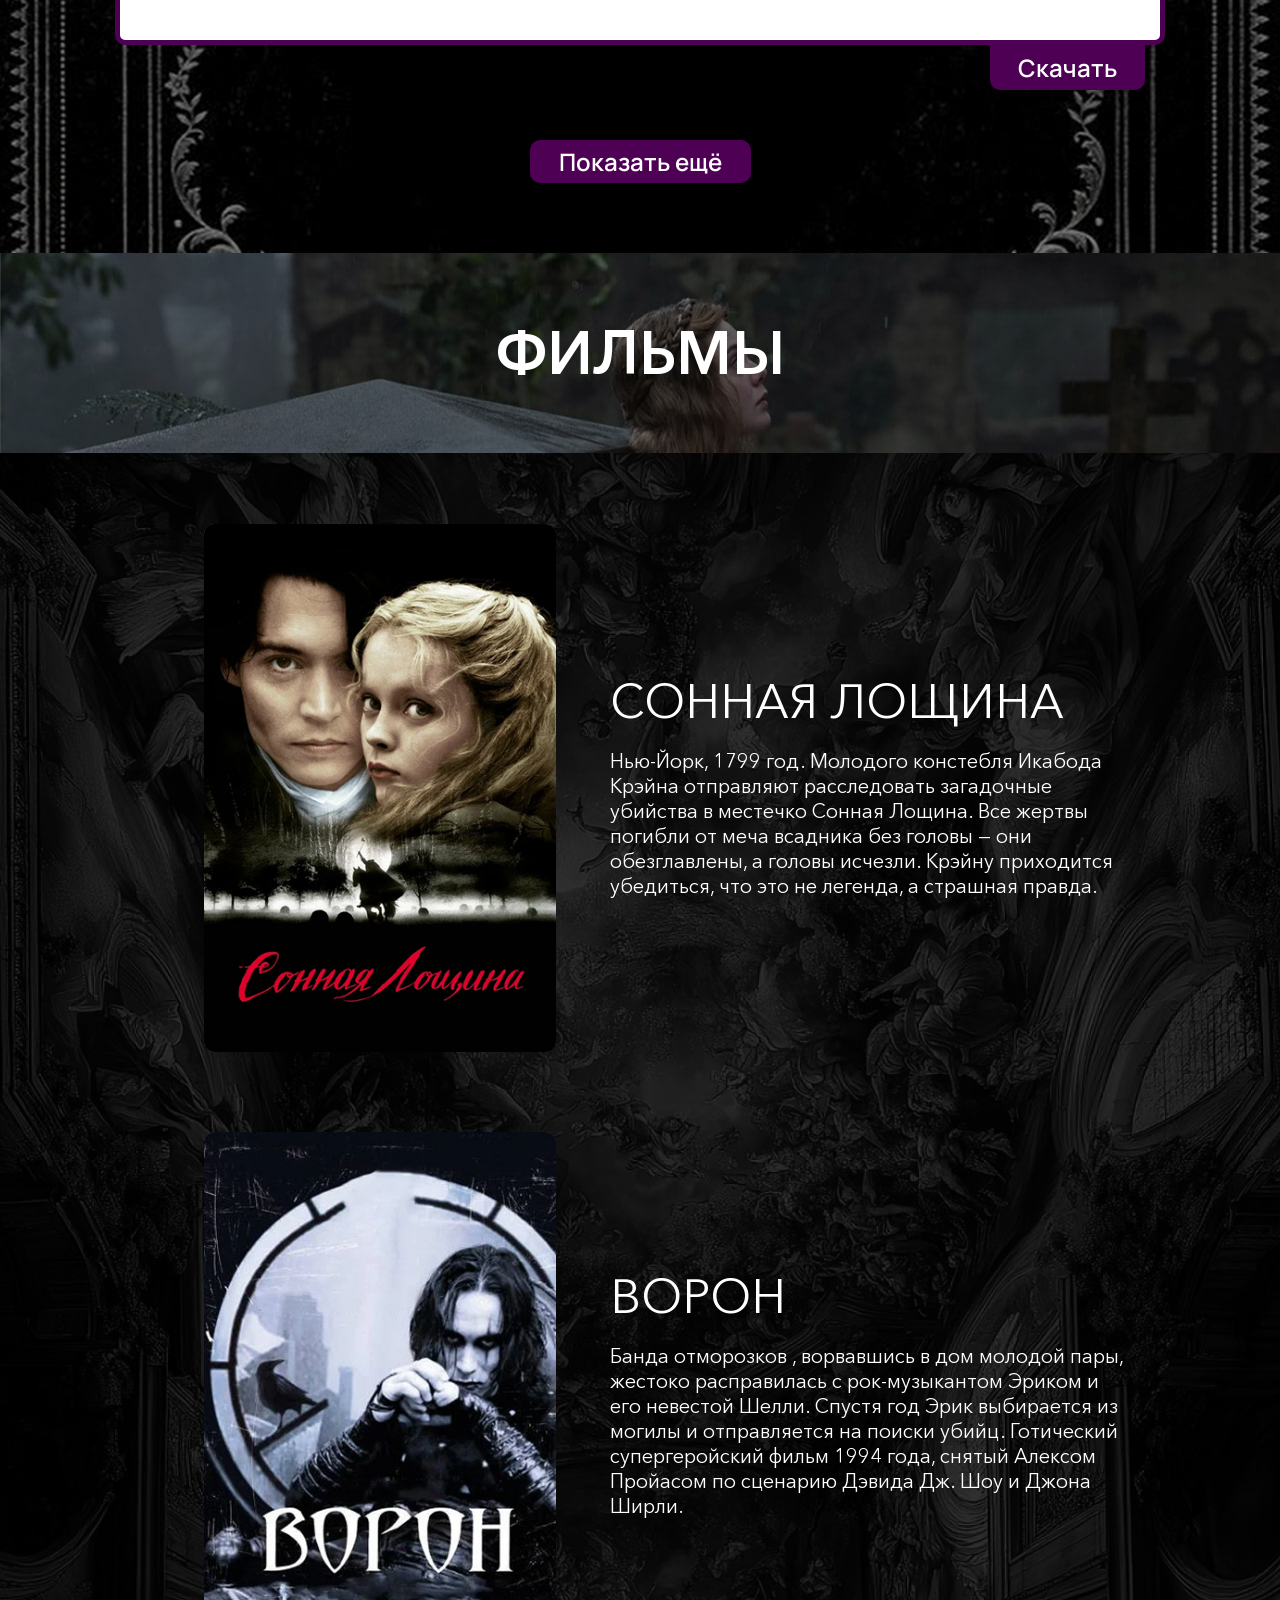
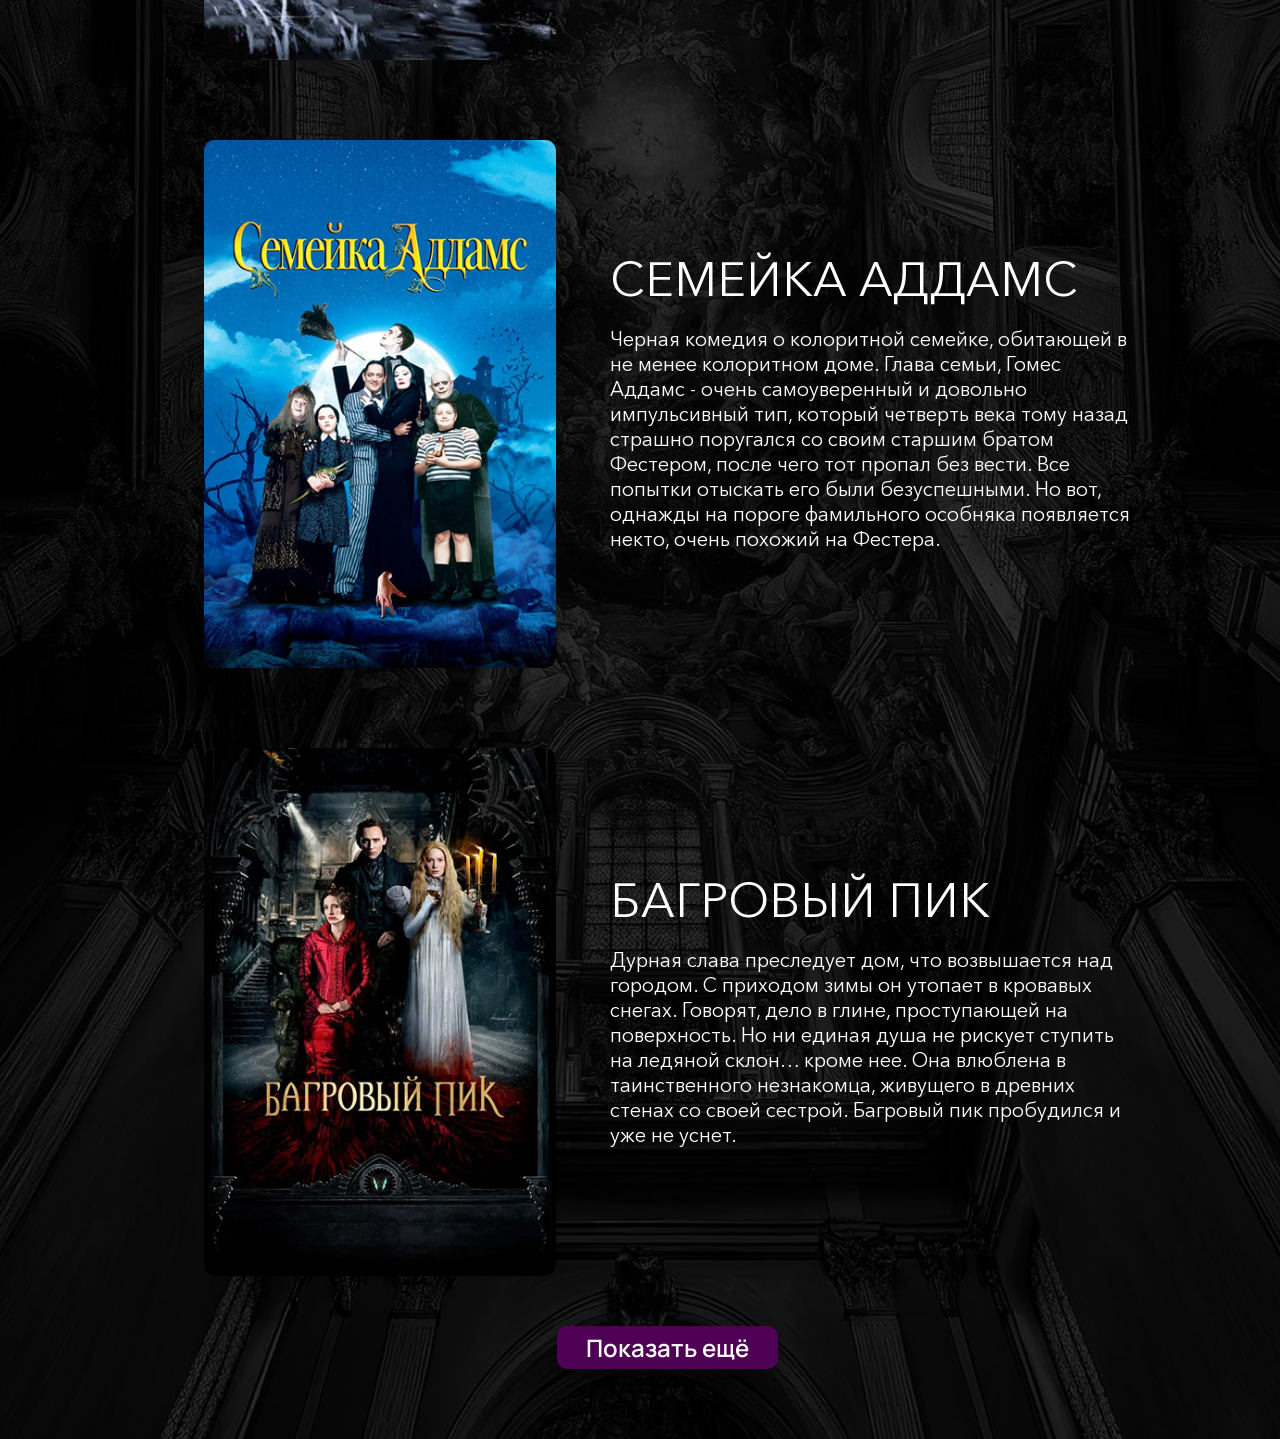
==== commit 323dafb6: "fgfgfggfgfgfg" ====
--- a/goth.html
+++ b/goth.html
@@ -10,7 +10,7 @@
   <body>
     <menu>
         <nav>
-            <button><a href="index.html"><img src="img/home.svg" alt=""></a></button>
+            <button class="home"><a href="index.html"><img src="img/home.svg" alt=""></a></button>
             <div>
                 <button class="left"><a href="noir.html"><img src="img/right.svg" alt=""></a></button>
                 <button class="right"><a href="noir.html"><img src="img/left.svg" alt=""></a></button>
--- a/styles/null.css
+++ b/styles/null.css
@@ -27,6 +27,7 @@
 html,
 body {
   height: max-content;
+  background-color: #000000;
   overflow-x: hidden;
   width: 100%;
   font-size: 100%;
@@ -153,7 +154,46 @@
 
 @font-face {
   font-family: "Arthur";
-  src: url("../fonts//Arthur Gothic/ofont.ru_Arthur Gothic (1).ttf") format("truetype");
+  src: url("../fonts/Arthur Gothic/ofont.ru_Arthur Gothic (1).ttf") format("truetype");
+  font-weight: 400;
+  font-style: normal;
+  font-display: swap;
+}
+
+@font-face {
+  font-family: "Romantica";
+  src: url("../fonts/Romantica Antiqua/Romantica Antiqua.ttf") format("truetype");
+  font-weight: 400;
+  font-style: normal;
+  font-display: swap;
+}
+
+@font-face {
+  font-family: "Eterna";
+  src: url("../fonts/Eterna Oldstyle/Eterna Oldstyle.ttf") format("truetype");
+  font-weight: 400;
+  font-style: normal;
+  font-display: swap;
+}
+
+@font-face {
+  font-family: "One";
+  src: url("../fonts/Europeana/Europeana One.ttf") format("truetype");
+  font-weight: 400;
+  font-style: normal;
+  font-display: swap;
+}
+@font-face {
+  font-family: "Two";
+  src: url("../fonts/Europeana/Europeana Two .ttf") format("truetype");
+  font-weight: 400;
+  font-style: normal;
+  font-display: swap;
+}
+
+@font-face {
+  font-family: "Margg";
+  src: url("../fonts/Marggraff Kursiv Zarte/Marggraff Kursiv Zarte.ttf") format("truetype");
   font-weight: 400;
   font-style: normal;
   font-display: swap;
@@ -162,8 +202,8 @@
 menu {
     position: fixed;
     overflow: hidden;
-    top: 30px;
-    right: 30px;
+    top: 20px;
+    right: 20px;
     z-index: 1000;
     padding: 5px 10px;
     border-radius: 10px;
@@ -186,9 +226,13 @@
 }
 menu button {
     background-color: rgba(78, 0, 85, 1);
-    height: 60px;
-    width: 60px;
+    height: 50px;
+    width: 50px;
     border-radius: 10px
+}
+.home img {
+  width: 36px;
+  height: 36px;
 }
 .left {
     width: 50px;
--- a/styles/goth.css
+++ b/styles/goth.css
@@ -17,7 +17,8 @@
   font-family: 'Avenir', Sans-Serif;
   margin-top: 20px;
   font-weight: 400;
-  font-size: 30px;
+  font-size: 28px;
+  max-width: 1067px;
   color: #ffffff;
 }
 header button {
@@ -47,7 +48,7 @@
 .palette_h2,
 .fonts_h2,
 .films_h2 {
-  padding: 5.5vw 0;
+  padding: 70px 0;
   display: grid;
   justify-content: center;
 }
@@ -123,7 +124,7 @@
 }
 
 .btn_more {
-  padding: 5px 28px;
+  padding: 5px 29px;
   background-color: rgba(78, 0, 85, 1);
   border-radius: 10px;
   font-family: "Manrope", Sans-Serif;
@@ -315,7 +316,7 @@
   background-color: #4e0055;
   border-radius: 0 0 10px 10px;
   margin-left: calc(98% - 12vw);
-  padding: 12px 26px;
+  padding: 6px 28px;
 }
 .download a {
   font-family: "Manrope", Sans-Serif;
@@ -363,6 +364,9 @@
   color: #ffffff;
   margin-bottom: 24px;
 }
+.film_text {
+  max-width: 602px;
+}
 .film_text p {
   font-family: "Avenir", Sans-Serif;
   font-size: 20px;
